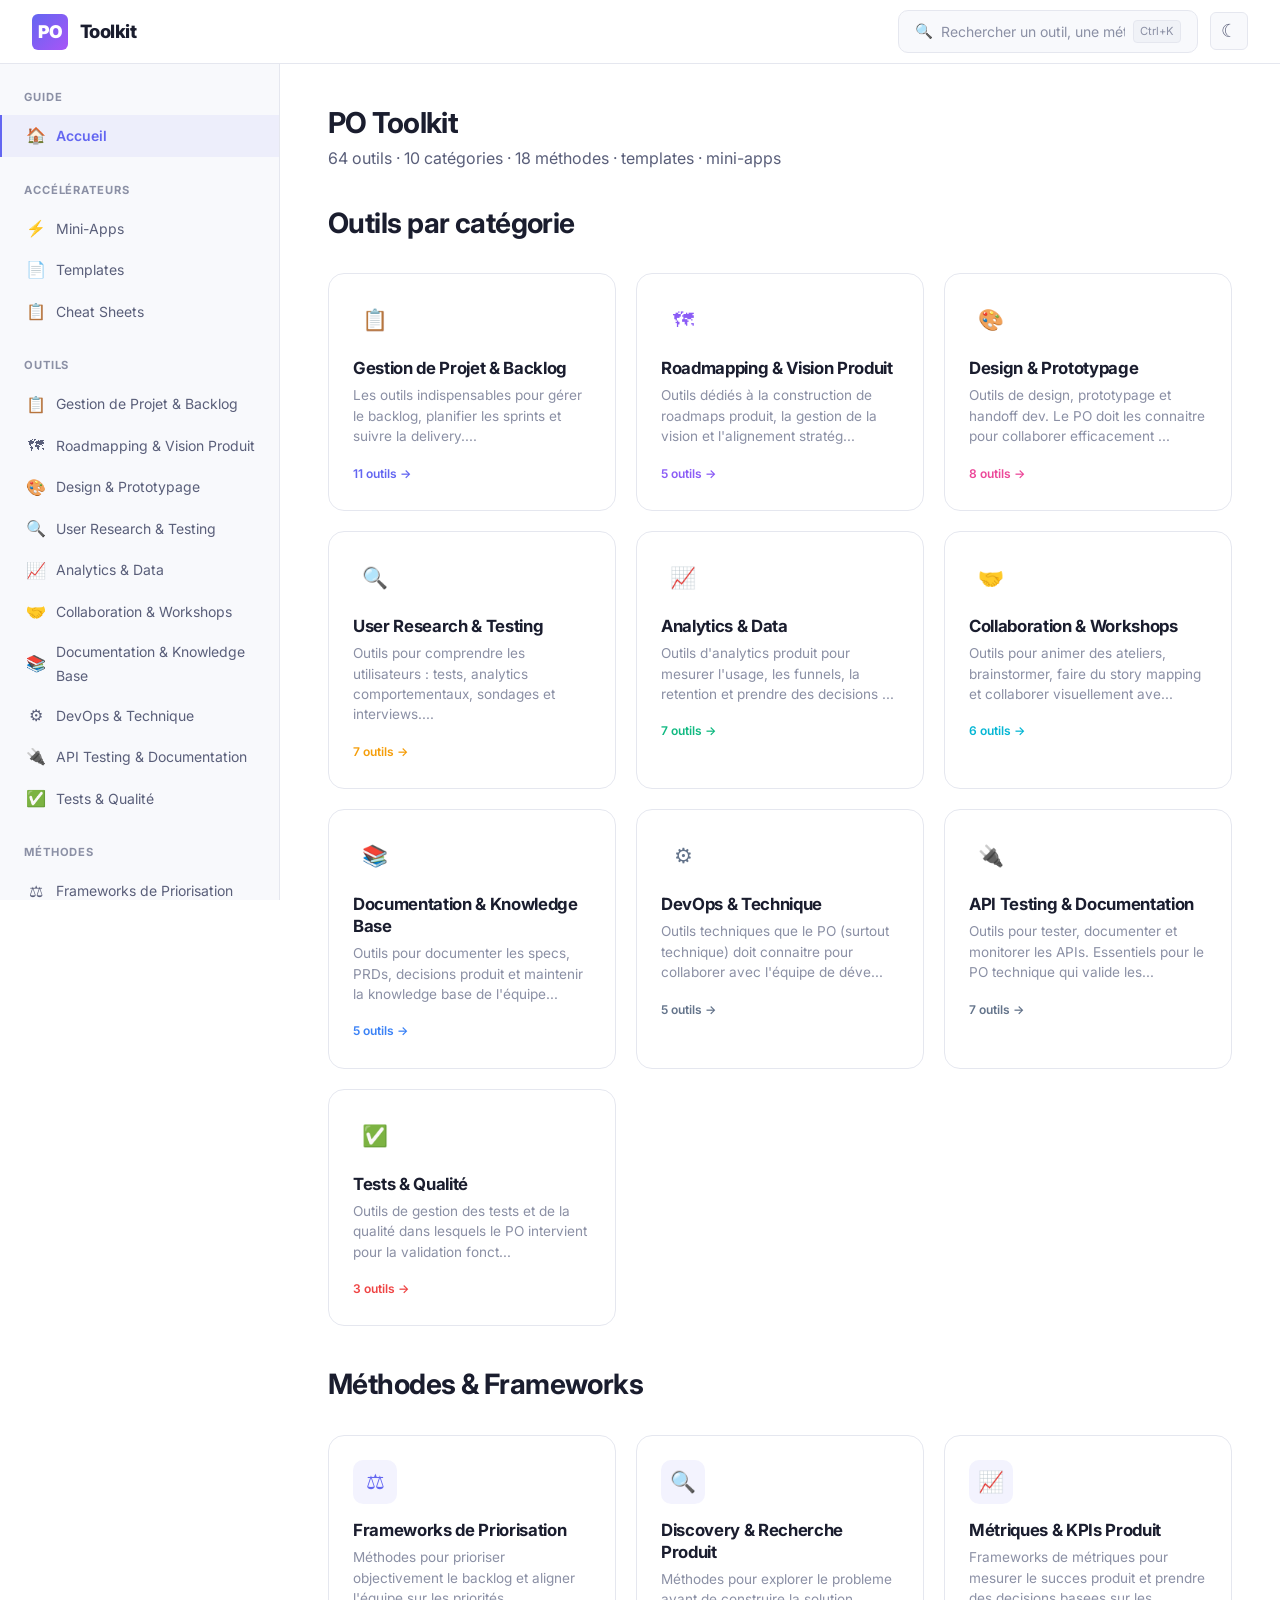
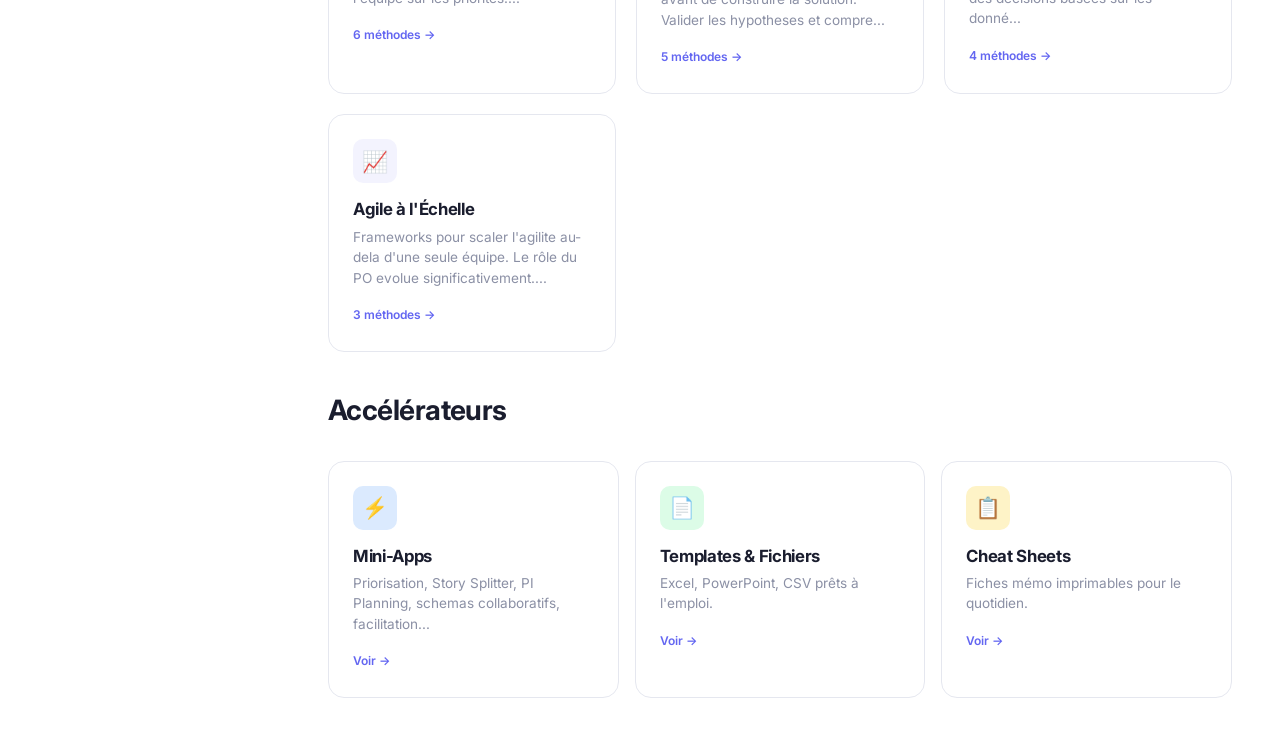
==== site/index.html @ 104962d7 "Initial PO toolkit import" ====
<!DOCTYPE html>
<html lang="fr">
<head>
  <meta charset="UTF-8">
  <meta name="viewport" content="width=device-width, initial-scale=1.0">
  <title>PO Toolkit — Le guide de référence du Product Owner</title>
  <meta name="description" content="Guide complet et objectif des outils, méthodes et accélérateurs du Product Owner. Outils analysés, templates téléchargeables et mini-apps interactives.">
  <link rel="preconnect" href="https://fonts.googleapis.com">
  <link rel="preconnect" href="https://fonts.gstatic.com" crossorigin>
  <link href="https://fonts.googleapis.com/css2?family=Inter:wght@400;500;600;700;800;900&display=swap" rel="stylesheet">
  <link rel="stylesheet" href="style.css">
  <link rel="icon" href="data:image/svg+xml,<svg xmlns='http://www.w3.org/2000/svg' viewBox='0 0 100 100'><text y='.9em' font-size='90'>&#128640;</text></svg>">
</head>
<body>
  <!-- Header -->
  <header class="header">
    <div style="display: flex; align-items: center; gap: 1rem;">
      <button class="mobile-menu-btn" aria-label="Menu">&#9776;</button>
      <a href="#home" class="header-logo">
        <div class="logo-icon">PO</div>
        <span>Toolkit</span>
      </a>
    </div>
    <div class="header-actions">
      <div class="search-box" role="button" tabindex="0" aria-label="Rechercher">
        <span class="search-icon">&#128269;</span>
        <input type="text" placeholder="Rechercher un outil, une méthode..." readonly>
        <kbd>Ctrl+K</kbd>
      </div>
      <button class="theme-toggle" aria-label="Changer le theme">&#9790;</button>
    </div>
  </header>

  <!-- Sidebar -->
  <nav class="sidebar" id="sidebar"></nav>

  <!-- Main Content -->
  <main class="main" id="main-content"></main>

  <!-- Search Modal -->
  <div class="search-modal" id="search-modal">
    <div class="search-modal-content">
      <input type="text" class="search-modal-input" id="search-input" placeholder="Rechercher un outil, une méthode, un framework..." autofocus>
      <div class="search-results" id="search-results"></div>
    </div>
  </div>

  <!-- Back to Top -->
  <button class="back-to-top" aria-label="Retour en haut">&#8593;</button>

  <script src="data.js"></script>
  <script src="script.js"></script>
</body>
</html>
---- site/style.css ----
/* ============================================
   PO ULTIMATE TOOLKIT — Design System
   Modern documentation-style CSS
   ============================================ */

/* --- CSS Variables / Theming --- */
:root {
  --bg-primary: #ffffff;
  --bg-secondary: #f8f9fc;
  --bg-tertiary: #f0f2f7;
  --bg-card: #ffffff;
  --bg-sidebar: #f8f9fc;
  --bg-code: #f4f5f9;
  --text-primary: #1a1d2e;
  --text-secondary: #5a5f7a;
  --text-tertiary: #8b90a5;
  --text-inverse: #ffffff;
  --accent: #6366f1;
  --accent-hover: #4f46e5;
  --accent-light: #eef2ff;
  --accent-bg: rgba(99, 102, 241, 0.08);
  --border: #e5e7ef;
  --border-light: #f0f1f5;
  --shadow-sm: 0 1px 2px rgba(0,0,0,0.04);
  --shadow-md: 0 4px 12px rgba(0,0,0,0.06);
  --shadow-lg: 0 8px 30px rgba(0,0,0,0.08);
  --shadow-xl: 0 20px 60px rgba(0,0,0,0.1);
  --radius-sm: 6px;
  --radius-md: 10px;
  --radius-lg: 16px;
  --radius-xl: 24px;
  --font-sans: 'Inter', -apple-system, BlinkMacSystemFont, 'Segoe UI', sans-serif;
  --font-mono: 'JetBrains Mono', 'Fira Code', monospace;
  --sidebar-width: 280px;
  --header-height: 64px;
  --transition: 0.2s cubic-bezier(0.4, 0, 0.2, 1);

  /* Category Colors */
  --cat-project: #6366f1;
  --cat-roadmap: #8b5cf6;
  --cat-design: #ec4899;
  --cat-research: #f59e0b;
  --cat-analytics: #10b981;
  --cat-collab: #06b6d4;
  --cat-docs: #3b82f6;
  --cat-comm: #f97316;
  --cat-devops: #64748b;
  --cat-ai: #a855f7;
  --cat-feedback: #14b8a6;
  --cat-testing: #ef4444;
}

[data-theme="dark"] {
  --bg-primary: #0f1117;
  --bg-secondary: #161822;
  --bg-tertiary: #1e2030;
  --bg-card: #1a1c2b;
  --bg-sidebar: #131520;
  --bg-code: #1e2030;
  --text-primary: #e8eaf0;
  --text-secondary: #a0a4b8;
  --text-tertiary: #6b7089;
  --text-inverse: #0f1117;
  --accent: #818cf8;
  --accent-hover: #6366f1;
  --accent-light: #1e1b4b;
  --accent-bg: rgba(129, 140, 248, 0.1);
  --border: #2a2d3e;
  --border-light: #1e2030;
  --shadow-sm: 0 1px 2px rgba(0,0,0,0.2);
  --shadow-md: 0 4px 12px rgba(0,0,0,0.3);
  --shadow-lg: 0 8px 30px rgba(0,0,0,0.4);
  --shadow-xl: 0 20px 60px rgba(0,0,0,0.5);
}

/* --- Reset & Base --- */
*, *::before, *::after { box-sizing: border-box; margin: 0; padding: 0; }

html {
  scroll-behavior: smooth;
  font-size: 16px;
  -webkit-font-smoothing: antialiased;
  -moz-osx-font-smoothing: grayscale;
}

body {
  font-family: var(--font-sans);
  background: var(--bg-primary);
  color: var(--text-primary);
  line-height: 1.7;
  overflow-x: hidden;
}

a { color: var(--accent); text-decoration: none; transition: color var(--transition); }
a:hover { color: var(--accent-hover); }

img { max-width: 100%; display: block; }

/* --- Typography --- */
h1, h2, h3, h4, h5, h6 {
  font-weight: 700;
  line-height: 1.3;
  color: var(--text-primary);
  letter-spacing: -0.02em;
}
h1 { font-size: 2.5rem; margin-bottom: 1rem; }
h2 { font-size: 1.75rem; margin-bottom: 0.75rem; }
h3 { font-size: 1.25rem; margin-bottom: 0.5rem; }
h4 { font-size: 1.1rem; margin-bottom: 0.5rem; }
p { color: var(--text-secondary); margin-bottom: 1rem; }

/* --- Layout: Header --- */
.header {
  position: fixed;
  top: 0;
  left: 0;
  right: 0;
  height: var(--header-height);
  background: var(--bg-primary);
  border-bottom: 1px solid var(--border);
  display: flex;
  align-items: center;
  justify-content: space-between;
  padding: 0 2rem;
  z-index: 100;
  backdrop-filter: blur(12px);
  background: rgba(255,255,255,0.85);
}
[data-theme="dark"] .header {
  background: rgba(15,17,23,0.85);
}

.header-logo {
  display: flex;
  align-items: center;
  gap: 0.75rem;
  font-weight: 800;
  font-size: 1.15rem;
  color: var(--text-primary);
  letter-spacing: -0.03em;
}
.header-logo .logo-icon {
  width: 36px;
  height: 36px;
  background: linear-gradient(135deg, var(--accent), #a855f7);
  border-radius: var(--radius-sm);
  display: flex;
  align-items: center;
  justify-content: center;
  color: white;
  font-size: 1.1rem;
  font-weight: 900;
}

.header-actions {
  display: flex;
  align-items: center;
  gap: 0.75rem;
}

.search-box {
  display: flex;
  align-items: center;
  gap: 0.5rem;
  background: var(--bg-secondary);
  border: 1px solid var(--border);
  border-radius: var(--radius-md);
  padding: 0.5rem 1rem;
  width: 300px;
  transition: all var(--transition);
}
.search-box:focus-within {
  border-color: var(--accent);
  box-shadow: 0 0 0 3px var(--accent-bg);
}
.search-box input {
  border: none;
  background: none;
  outline: none;
  font-size: 0.875rem;
  color: var(--text-primary);
  width: 100%;
  font-family: var(--font-sans);
}
.search-box input::placeholder { color: var(--text-tertiary); }
.search-box .search-icon { color: var(--text-tertiary); font-size: 0.9rem; }
.search-box kbd {
  font-family: var(--font-sans);
  font-size: 0.7rem;
  background: var(--bg-tertiary);
  border: 1px solid var(--border);
  border-radius: 4px;
  padding: 1px 6px;
  color: var(--text-tertiary);
}

.theme-toggle {
  background: var(--bg-secondary);
  border: 1px solid var(--border);
  border-radius: var(--radius-sm);
  padding: 0.5rem;
  cursor: pointer;
  color: var(--text-secondary);
  font-size: 1.1rem;
  display: flex;
  align-items: center;
  justify-content: center;
  transition: all var(--transition);
  width: 38px;
  height: 38px;
}
.theme-toggle:hover { border-color: var(--accent); color: var(--accent); }

.mobile-menu-btn {
  display: none;
  background: none;
  border: none;
  font-size: 1.5rem;
  color: var(--text-primary);
  cursor: pointer;
}

/* --- Layout: Sidebar --- */
.sidebar {
  position: fixed;
  top: var(--header-height);
  left: 0;
  width: var(--sidebar-width);
  height: calc(100vh - var(--header-height));
  background: var(--bg-sidebar);
  border-right: 1px solid var(--border);
  overflow-y: auto;
  padding: 1.5rem 0;
  z-index: 90;
  transition: transform var(--transition);
}
.sidebar::-webkit-scrollbar { width: 4px; }
.sidebar::-webkit-scrollbar-thumb { background: var(--border); border-radius: 2px; }

.sidebar-section {
  margin-bottom: 1.5rem;
}
.sidebar-section-title {
  font-size: 0.7rem;
  font-weight: 700;
  text-transform: uppercase;
  letter-spacing: 0.08em;
  color: var(--text-tertiary);
  padding: 0 1.5rem;
  margin-bottom: 0.5rem;
}

.sidebar-link {
  display: flex;
  align-items: center;
  gap: 0.6rem;
  padding: 0.45rem 1.5rem;
  font-size: 0.875rem;
  color: var(--text-secondary);
  transition: all var(--transition);
  border-left: 2px solid transparent;
  cursor: pointer;
}
.sidebar-link:hover {
  color: var(--text-primary);
  background: var(--accent-bg);
}
.sidebar-link.active {
  color: var(--accent);
  background: var(--accent-bg);
  border-left-color: var(--accent);
  font-weight: 600;
}
.sidebar-link .link-icon {
  font-size: 1rem;
  width: 20px;
  text-align: center;
  flex-shrink: 0;
}

/* --- Layout: Main Content --- */
.main {
  margin-left: var(--sidebar-width);
  margin-top: var(--header-height);
  min-height: calc(100vh - var(--header-height));
  padding: 2.5rem 3rem;
  max-width: 1200px;
}

/* --- Hero Section --- */
.hero {
  text-align: center;
  padding: 3rem 0 4rem;
}
.hero-badge {
  display: inline-flex;
  align-items: center;
  gap: 0.5rem;
  background: var(--accent-bg);
  color: var(--accent);
  padding: 0.35rem 1rem;
  border-radius: 100px;
  font-size: 0.8rem;
  font-weight: 600;
  margin-bottom: 1.5rem;
  border: 1px solid rgba(99,102,241,0.15);
}
.hero h1 {
  font-size: 3.2rem;
  background: linear-gradient(135deg, var(--text-primary) 0%, var(--accent) 100%);
  -webkit-background-clip: text;
  -webkit-text-fill-color: transparent;
  background-clip: text;
  margin-bottom: 1rem;
  letter-spacing: -0.04em;
}
.hero .subtitle {
  font-size: 1.2rem;
  color: var(--text-secondary);
  max-width: 600px;
  margin: 0 auto 2rem;
  line-height: 1.7;
}
.hero-stats {
  display: flex;
  justify-content: center;
  gap: 3rem;
  margin-top: 2rem;
}
.hero-stat {
  text-align: center;
}
.hero-stat .stat-number {
  font-size: 2rem;
  font-weight: 800;
  color: var(--accent);
  letter-spacing: -0.04em;
}
.hero-stat .stat-label {
  font-size: 0.8rem;
  color: var(--text-tertiary);
  text-transform: uppercase;
  letter-spacing: 0.05em;
}

/* --- Category Cards Grid --- */
.categories-grid {
  display: grid;
  grid-template-columns: repeat(auto-fill, minmax(280px, 1fr));
  gap: 1.25rem;
  margin: 2rem 0;
}

.category-card {
  background: var(--bg-card);
  border: 1px solid var(--border);
  border-radius: var(--radius-lg);
  padding: 1.5rem;
  transition: all var(--transition);
  cursor: pointer;
  position: relative;
  overflow: hidden;
}
.category-card::before {
  content: '';
  position: absolute;
  top: 0;
  left: 0;
  right: 0;
  height: 3px;
  background: var(--card-accent, var(--accent));
  opacity: 0;
  transition: opacity var(--transition);
}
.category-card:hover {
  border-color: var(--card-accent, var(--accent));
  box-shadow: var(--shadow-lg);
  transform: translateY(-2px);
}
.category-card:hover::before { opacity: 1; }

.category-card .card-icon {
  width: 44px;
  height: 44px;
  border-radius: var(--radius-md);
  display: flex;
  align-items: center;
  justify-content: center;
  font-size: 1.3rem;
  margin-bottom: 1rem;
  background: var(--accent-bg);
  color: var(--card-accent, var(--accent));
}
.category-card h3 {
  margin-bottom: 0.35rem;
  font-size: 1.05rem;
}
.category-card .card-desc {
  font-size: 0.85rem;
  color: var(--text-tertiary);
  line-height: 1.5;
  margin-bottom: 0.75rem;
}
.category-card .card-count {
  font-size: 0.75rem;
  font-weight: 600;
  color: var(--card-accent, var(--accent));
}

/* --- Tool Cards --- */
.tools-grid {
  display: grid;
  grid-template-columns: repeat(auto-fill, minmax(340px, 1fr));
  gap: 1.25rem;
  margin: 1.5rem 0;
}

.tool-card {
  background: var(--bg-card);
  border: 1px solid var(--border);
  border-radius: var(--radius-lg);
  padding: 1.5rem;
  transition: all var(--transition);
}
.tool-card:hover {
  box-shadow: var(--shadow-md);
  border-color: var(--border);
}

.tool-card-header {
  display: flex;
  align-items: flex-start;
  gap: 1rem;
  margin-bottom: 1rem;
}
.tool-logo {
  width: 48px;
  height: 48px;
  border-radius: var(--radius-md);
  background: var(--bg-tertiary);
  display: flex;
  align-items: center;
  justify-content: center;
  font-size: 1.5rem;
  flex-shrink: 0;
  overflow: hidden;
}
.tool-logo-img {
  width: 28px;
  height: 28px;
  object-fit: contain;
}
.tool-logo.tool-logo-fallback {
  font-size: 0.9rem;
  font-weight: 800;
  color: var(--text-secondary);
}
.tool-info h3 { margin-bottom: 0.15rem; font-size: 1rem; }
.tool-info .tool-tagline {
  font-size: 0.8rem;
  color: var(--text-tertiary);
}

.tool-tags {
  display: flex;
  flex-wrap: wrap;
  gap: 0.4rem;
  margin-bottom: 0.75rem;
}
.tag {
  font-size: 0.7rem;
  font-weight: 600;
  padding: 0.2rem 0.6rem;
  border-radius: 100px;
  background: var(--accent-bg);
  color: var(--accent);
}
.tag.tag-free { background: #dcfce7; color: #16a34a; }
.tag.tag-freemium { background: #fef3c7; color: #d97706; }
.tag.tag-paid { background: #fee2e2; color: #dc2626; }
[data-theme="dark"] .tag.tag-free { background: rgba(22,163,74,0.15); }
[data-theme="dark"] .tag.tag-freemium { background: rgba(217,119,6,0.15); }
[data-theme="dark"] .tag.tag-paid { background: rgba(220,38,38,0.15); }

.tool-description {
  font-size: 0.85rem;
  color: var(--text-secondary);
  line-height: 1.6;
  margin-bottom: 1rem;
}

.tool-pros-cons {
  display: grid;
  grid-template-columns: 1fr 1fr;
  gap: 0.75rem;
  margin-bottom: 1rem;
}
.tool-pros, .tool-cons {
  font-size: 0.8rem;
}
.tool-pros h4, .tool-cons h4 {
  font-size: 0.75rem;
  text-transform: uppercase;
  letter-spacing: 0.05em;
  margin-bottom: 0.35rem;
}
.tool-pros h4 { color: #16a34a; }
.tool-cons h4 { color: #dc2626; }
.tool-pros li, .tool-cons li {
  color: var(--text-secondary);
  margin-bottom: 0.2rem;
  padding-left: 0.3rem;
  list-style: none;
}
.tool-pros li::before { content: '✓ '; color: #16a34a; font-weight: 700; }
.tool-cons li::before { content: '✗ '; color: #dc2626; font-weight: 700; }

.tool-rating {
  display: flex;
  align-items: center;
  gap: 0.75rem;
  padding-top: 0.75rem;
  border-top: 1px solid var(--border-light);
}
.rating-bar {
  flex: 1;
  height: 6px;
  background: var(--bg-tertiary);
  border-radius: 3px;
  overflow: hidden;
}
.rating-fill {
  height: 100%;
  background: linear-gradient(90deg, var(--accent), #a855f7);
  border-radius: 3px;
  transition: width 0.5s ease;
}
.rating-score {
  font-size: 0.85rem;
  font-weight: 700;
  color: var(--accent);
  min-width: 35px;
}
.rating-label {
  font-size: 0.75rem;
  color: var(--text-tertiary);
}

.tool-ideal {
  display: flex;
  flex-wrap: wrap;
  gap: 0.4rem;
  margin-top: 0.5rem;
  align-items: center;
}
.ideal-badge {
  font-size: 0.7rem;
  padding: 0.15rem 0.5rem;
  border-radius: 100px;
  background: var(--bg-tertiary);
  color: var(--text-secondary);
  font-weight: 500;
  white-space: nowrap;
}
.tool-website {
  display: inline-flex;
  align-items: center;
  gap: 0.3rem;
  font-size: 0.75rem;
  font-weight: 600;
  color: var(--accent);
  text-decoration: none;
  padding: 0.3rem 0.7rem;
  border-radius: 8px;
  border: 1px solid var(--border-light);
  transition: all 0.2s;
  margin-top: 0.75rem;
}
.tool-website:hover {
  background: var(--accent-bg);
  border-color: var(--accent);
}

/* --- Comparison Table --- */
.comparison-table-wrap {
  overflow-x: auto;
  margin: 1.5rem 0;
  border-radius: var(--radius-lg);
  border: 1px solid var(--border);
}
.comparison-table {
  width: 100%;
  border-collapse: collapse;
  font-size: 0.85rem;
}
.comparison-table th {
  background: var(--bg-secondary);
  padding: 0.75rem 1rem;
  text-align: left;
  font-weight: 700;
  font-size: 0.8rem;
  color: var(--text-primary);
  border-bottom: 1px solid var(--border);
  white-space: nowrap;
}
.comparison-table td {
  padding: 0.65rem 1rem;
  border-bottom: 1px solid var(--border-light);
  color: var(--text-secondary);
}
.comparison-table tr:last-child td { border-bottom: none; }
.comparison-table tr:hover td { background: var(--accent-bg); }

.check { color: #16a34a; font-weight: 700; }
.cross { color: #dc2626; }
.partial { color: #d97706; }

/* --- Filter Bar --- */
.filter-bar {
  display: flex;
  flex-wrap: wrap;
  gap: 0.5rem;
  margin-bottom: 2rem;
  padding: 1rem;
  background: var(--bg-secondary);
  border-radius: var(--radius-lg);
  border: 1px solid var(--border);
}
.filter-btn {
  padding: 0.4rem 1rem;
  border-radius: 100px;
  border: 1px solid var(--border);
  background: var(--bg-card);
  color: var(--text-secondary);
  font-size: 0.8rem;
  font-weight: 500;
  cursor: pointer;
  transition: all var(--transition);
  font-family: var(--font-sans);
}
.filter-btn:hover { border-color: var(--accent); color: var(--accent); }
.filter-btn.active {
  background: var(--accent);
  color: white;
  border-color: var(--accent);
}

/* --- Breadcrumb --- */
.breadcrumb {
  display: flex;
  align-items: center;
  gap: 0.5rem;
  font-size: 0.8rem;
  color: var(--text-tertiary);
  margin-bottom: 1.5rem;
}
.breadcrumb a { color: var(--text-tertiary); }
.breadcrumb a:hover { color: var(--accent); }
.breadcrumb .sep { font-size: 0.7rem; }

/* --- Method Cards --- */
.method-card {
  background: var(--bg-card);
  border: 1px solid var(--border);
  border-radius: var(--radius-lg);
  padding: 2rem;
  margin-bottom: 1.5rem;
  box-shadow: var(--shadow-sm);
  overflow: hidden;
}
.method-card h3 { margin-bottom: 0.45rem; font-size: 1.35rem; }
.method-card-top {
  display: grid;
  grid-template-columns: minmax(0, 1.5fr) minmax(260px, 0.9fr);
  gap: 1.25rem;
  margin-bottom: 1.5rem;
  align-items: start;
}
.method-badge {
  display: inline-flex;
  align-items: center;
  gap: 0.4rem;
  padding: 0.35rem 0.8rem;
  border-radius: 999px;
  background: var(--accent-bg);
  color: var(--accent);
  font-size: 0.72rem;
  font-weight: 700;
  text-transform: uppercase;
  letter-spacing: 0.08em;
  margin-bottom: 0.85rem;
}
.method-mini-panel,
.method-panel {
  background: linear-gradient(180deg, var(--bg-secondary), var(--bg-card));
  border: 1px solid var(--border);
  border-radius: var(--radius-md);
  padding: 1rem 1.1rem;
}
.method-mini-panel h4,
.method-panel h4 {
  font-size: 0.85rem;
  margin-bottom: 0.45rem;
  text-transform: uppercase;
  letter-spacing: 0.06em;
  color: var(--text-secondary);
}
.method-panels {
  display: grid;
  grid-template-columns: minmax(0, 1.4fr) minmax(280px, 0.8fr);
  gap: 1rem;
}
.method-panel-steps {
  background:
    radial-gradient(circle at top right, rgba(99,102,241,0.12), transparent 32%),
    linear-gradient(180deg, var(--bg-secondary), var(--bg-card));
}
.method-steps {
  display: flex;
  gap: 1rem;
  margin: 0;
  overflow-x: auto;
  padding: 0.25rem 0 0.5rem;
}
.method-step {
  flex: 1;
  min-width: 150px;
  text-align: left;
  padding: 1rem 1rem 0.9rem;
  background: var(--bg-primary);
  border-radius: var(--radius-md);
  position: relative;
  border: 1px solid var(--border);
}
.method-step::after {
  content: '→';
  position: absolute;
  top: 50%;
  right: -0.75rem;
  transform: translateY(-50%);
  color: var(--text-tertiary);
  font-weight: 800;
}
.method-step:last-child::after { display: none; }
.method-tips p:last-child { margin-bottom: 0; }
.method-step .step-num {
  width: 28px;
  height: 28px;
  border-radius: 50%;
  background: var(--accent);
  color: white;
  display: inline-flex;
  align-items: center;
  justify-content: center;
  font-size: 0.8rem;
  font-weight: 700;
  margin-bottom: 0.5rem;
}
.method-step .step-title {
  font-size: 0.85rem;
  font-weight: 600;
  color: var(--text-primary);
}
.method-step .step-desc {
  font-size: 0.75rem;
  color: var(--text-tertiary);
  margin-top: 0.3rem;
}

/* --- Accelerator Cards --- */
.accelerator-group {
  margin-top: 2rem;
  padding: 1.4rem;
  border-radius: var(--radius-lg);
  border: 1px solid var(--border);
  background:
    radial-gradient(circle at top right, rgba(99,102,241,0.08), transparent 28%),
    linear-gradient(180deg, var(--bg-card), var(--bg-secondary));
}
.accelerator-card {
  background: var(--bg-card);
  border: 1px solid var(--border);
  border-radius: var(--radius-lg);
  padding: 1.5rem;
  display: flex;
  align-items: center;
  gap: 1.25rem;
  transition: all var(--transition);
  margin-bottom: 1rem;
}
.accelerator-card:hover {
  box-shadow: var(--shadow-md);
  transform: translateY(-1px);
}
.accelerator-icon {
  width: 52px;
  height: 52px;
  border-radius: var(--radius-md);
  display: flex;
  align-items: center;
  justify-content: center;
  font-size: 1.5rem;
  flex-shrink: 0;
}
.accelerator-icon.xlsx { background: #dcfce7; color: #16a34a; }
.accelerator-icon.pptx { background: #fee2e2; color: #dc2626; }
.accelerator-icon.html { background: #dbeafe; color: #2563eb; }
.accelerator-icon.csv { background: #fef3c7; color: #d97706; }
[data-theme="dark"] .accelerator-icon.xlsx { background: rgba(22,163,74,0.15); }
[data-theme="dark"] .accelerator-icon.pptx { background: rgba(220,38,38,0.15); }
[data-theme="dark"] .accelerator-icon.html { background: rgba(37,99,235,0.15); }
[data-theme="dark"] .accelerator-icon.csv { background: rgba(217,119,6,0.15); }

.accelerator-info { flex: 1; }
.accelerator-info h3 { font-size: 0.95rem; margin-bottom: 0.2rem; }
.accelerator-info p { font-size: 0.8rem; color: var(--text-tertiary); margin: 0; }

.download-btn {
  display: inline-flex;
  align-items: center;
  gap: 0.4rem;
  padding: 0.5rem 1.2rem;
  background: var(--accent);
  color: white;
  border-radius: var(--radius-sm);
  font-size: 0.8rem;
  font-weight: 600;
  transition: all var(--transition);
  border: none;
  cursor: pointer;
  text-decoration: none;
}
.download-btn:hover { background: var(--accent-hover); color: white; transform: translateY(-1px); }

/* --- Cheatsheet --- */
.cheatsheet {
  background: var(--bg-card);
  border: 1px solid var(--border);
  border-radius: var(--radius-lg);
  padding: 2rem;
  margin-bottom: 1.5rem;
}
.cheatsheet h3 {
  padding-bottom: 0.75rem;
  border-bottom: 2px solid var(--accent);
  margin-bottom: 1.25rem;
}
.cheatsheet-grid {
  display: grid;
  grid-template-columns: repeat(auto-fit, minmax(250px, 1fr));
  gap: 1rem;
}
.cheatsheet-item {
  padding: 1rem;
  background: var(--bg-secondary);
  border-radius: var(--radius-md);
}
.cheatsheet-item h4 {
  font-size: 0.85rem;
  color: var(--accent);
  margin-bottom: 0.35rem;
}
.cheatsheet-item p {
  font-size: 0.8rem;
  color: var(--text-secondary);
  margin: 0;
  line-height: 1.5;
}

/* --- Section Headings --- */
.section-header {
  margin-bottom: 2rem;
}
.section-header h2 {
  display: flex;
  align-items: center;
  gap: 0.75rem;
}
.section-header .section-icon {
  font-size: 1.5rem;
}
.section-header p {
  max-width: 700px;
}

/* --- Page Navigation (prev/next) --- */
.page-nav {
  display: flex;
  justify-content: space-between;
  margin-top: 3rem;
  padding-top: 1.5rem;
  border-top: 1px solid var(--border);
  gap: 1rem;
}
.page-nav a {
  display: flex;
  flex-direction: column;
  padding: 1rem 1.5rem;
  border: 1px solid var(--border);
  border-radius: var(--radius-md);
  transition: all var(--transition);
  max-width: 45%;
}
.page-nav a:hover {
  border-color: var(--accent);
  box-shadow: var(--shadow-sm);
}
.page-nav .nav-label {
  font-size: 0.7rem;
  text-transform: uppercase;
  letter-spacing: 0.05em;
  color: var(--text-tertiary);
  margin-bottom: 0.25rem;
}
.page-nav .nav-title {
  font-weight: 600;
  color: var(--text-primary);
}

/* --- Back to Top --- */
.back-to-top {
  position: fixed;
  bottom: 2rem;
  right: 2rem;
  width: 44px;
  height: 44px;
  border-radius: 50%;
  background: var(--accent);
  color: white;
  border: none;
  cursor: pointer;
  display: none;
  align-items: center;
  justify-content: center;
  font-size: 1.2rem;
  box-shadow: var(--shadow-lg);
  transition: all var(--transition);
  z-index: 50;
}
.back-to-top.visible { display: flex; }
.back-to-top:hover { transform: translateY(-2px); box-shadow: var(--shadow-xl); }

/* --- Search Modal --- */
.search-modal {
  position: fixed;
  inset: 0;
  background: rgba(0,0,0,0.5);
  display: none;
  align-items: flex-start;
  justify-content: center;
  padding-top: 15vh;
  z-index: 200;
  backdrop-filter: blur(4px);
}
.search-modal.open { display: flex; }
.search-modal-content {
  background: var(--bg-card);
  border-radius: var(--radius-lg);
  width: 90%;
  max-width: 600px;
  box-shadow: var(--shadow-xl);
  overflow: hidden;
}
.search-modal-input {
  width: 100%;
  padding: 1rem 1.5rem;
  border: none;
  border-bottom: 1px solid var(--border);
  font-size: 1.1rem;
  font-family: var(--font-sans);
  color: var(--text-primary);
  background: var(--bg-card);
  outline: none;
}
.search-modal-input::placeholder { color: var(--text-tertiary); }
.search-results {
  max-height: 400px;
  overflow-y: auto;
  padding: 0.5rem;
}
.search-result-item {
  display: flex;
  align-items: center;
  gap: 0.75rem;
  padding: 0.75rem 1rem;
  border-radius: var(--radius-sm);
  cursor: pointer;
  transition: background var(--transition);
}
.search-result-item:hover { background: var(--accent-bg); }
.search-result-item .result-icon { font-size: 1.2rem; }
.search-result-item .result-title { font-weight: 600; font-size: 0.9rem; }
.search-result-item .result-category { font-size: 0.75rem; color: var(--text-tertiary); }

/* --- Responsive --- */
@media (max-width: 1024px) {
  .main { padding: 2rem 1.5rem; }
}

@media (max-width: 768px) {
  .sidebar {
    transform: translateX(-100%);
  }
  .sidebar.open {
    transform: translateX(0);
    box-shadow: var(--shadow-xl);
  }
  .main {
    margin-left: 0;
    padding: 1.5rem 1rem;
  }
  .mobile-menu-btn { display: block; }
  .search-box { width: 200px; }
  .hero h1 { font-size: 2rem; }
  .hero-stats { gap: 1.5rem; }
  .categories-grid { grid-template-columns: 1fr; }
  .tools-grid { grid-template-columns: 1fr; }
  .tool-pros-cons { grid-template-columns: 1fr; }
  .method-card-top,
  .method-panels { grid-template-columns: 1fr; }
  .method-step::after { display: none; }
}

@media (max-width: 480px) {
  .search-box { display: none; }
  .header { padding: 0 1rem; }
  .hero h1 { font-size: 1.7rem; }
}

/* --- Print Styles --- */
@media print {
  .header, .sidebar, .back-to-top, .search-modal, .theme-toggle, .download-btn { display: none !important; }
  .main { margin-left: 0; padding: 0; }
  .tool-card, .category-card, .method-card, .cheatsheet { break-inside: avoid; }
  body { font-size: 11pt; }
}

/* --- Animations --- */
@keyframes fadeIn {
  from { opacity: 0; transform: translateY(10px); }
  to { opacity: 1; transform: translateY(0); }
}
.fade-in {
  animation: fadeIn 0.4s ease forwards;
}
.fade-in-delay-1 { animation-delay: 0.1s; opacity: 0; }
.fade-in-delay-2 { animation-delay: 0.2s; opacity: 0; }
.fade-in-delay-3 { animation-delay: 0.3s; opacity: 0; }

/* --- Smooth page transitions --- */
.page-content {
  animation: fadeIn 0.3s ease;
}

/* --- Scrollbar --- */
::-webkit-scrollbar { width: 6px; height: 6px; }
::-webkit-scrollbar-track { background: transparent; }
::-webkit-scrollbar-thumb { background: var(--border); border-radius: 3px; }
::-webkit-scrollbar-thumb:hover { background: var(--text-tertiary); }
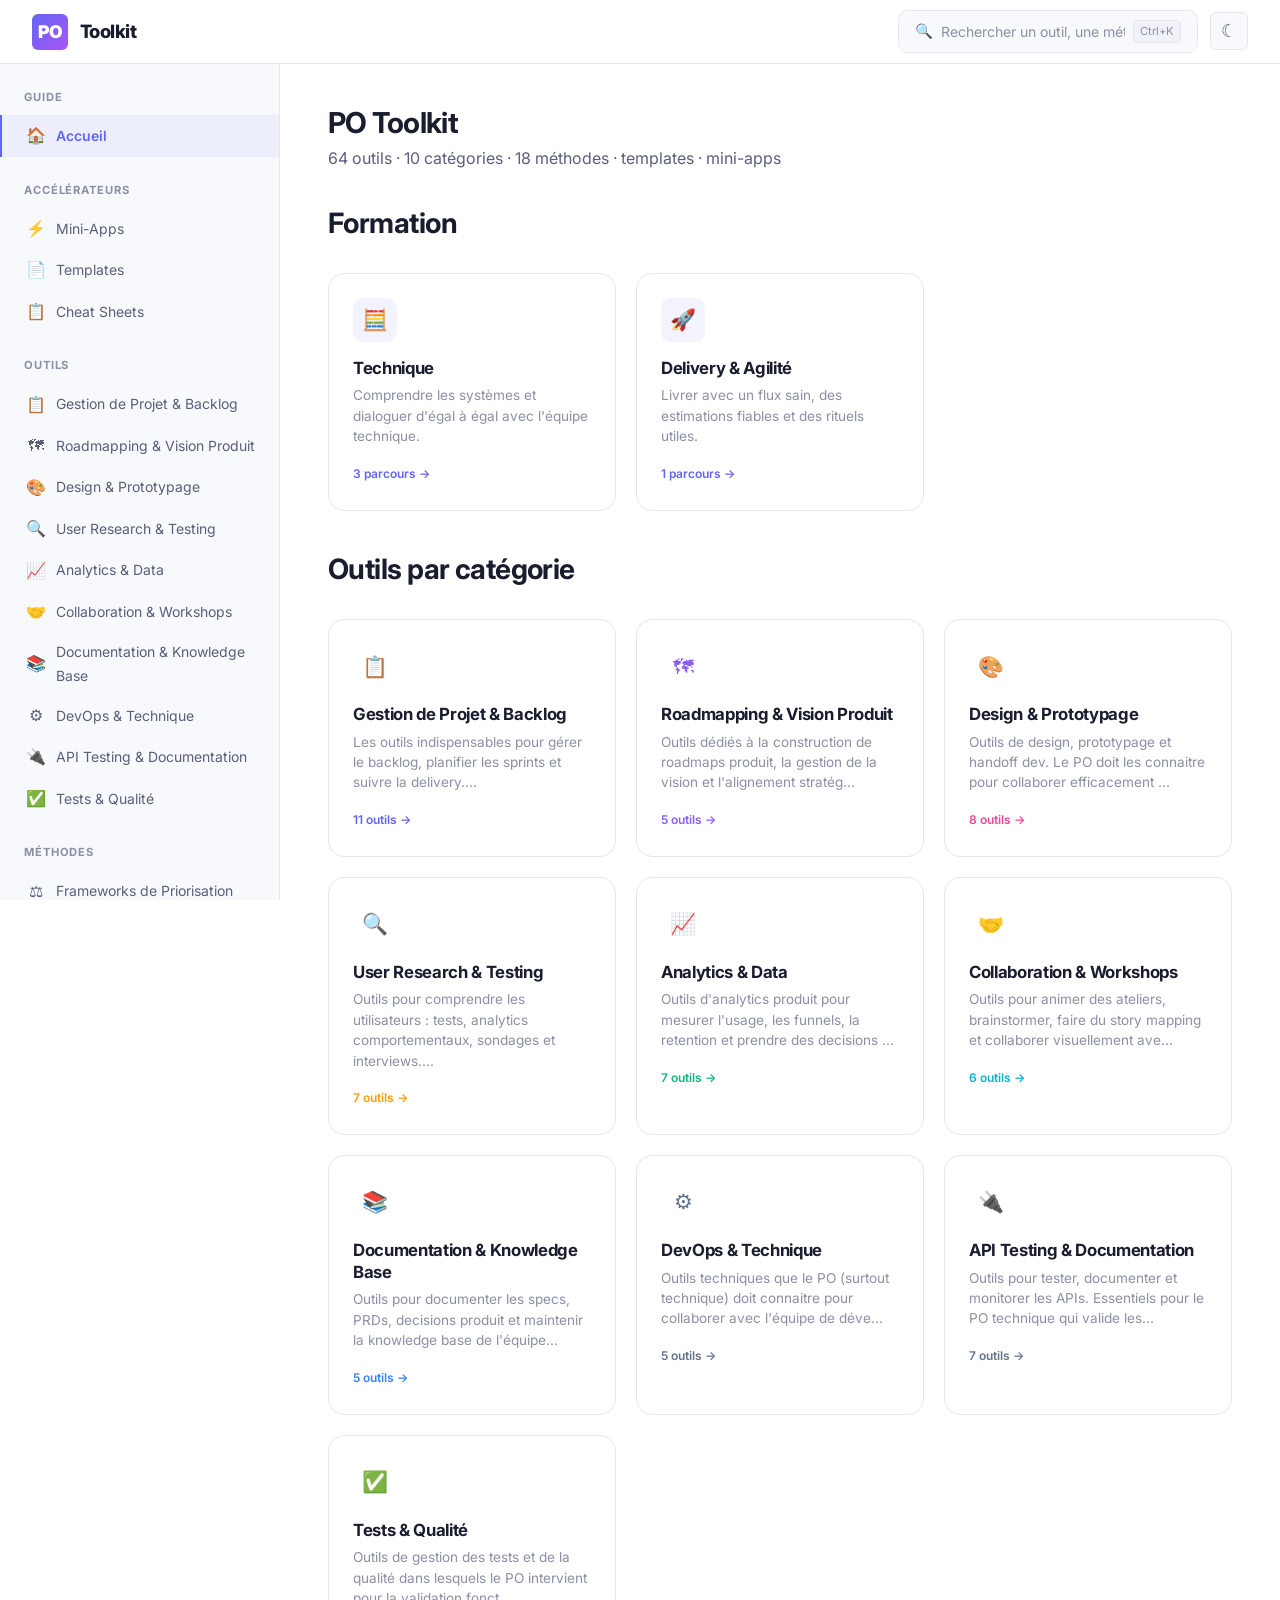
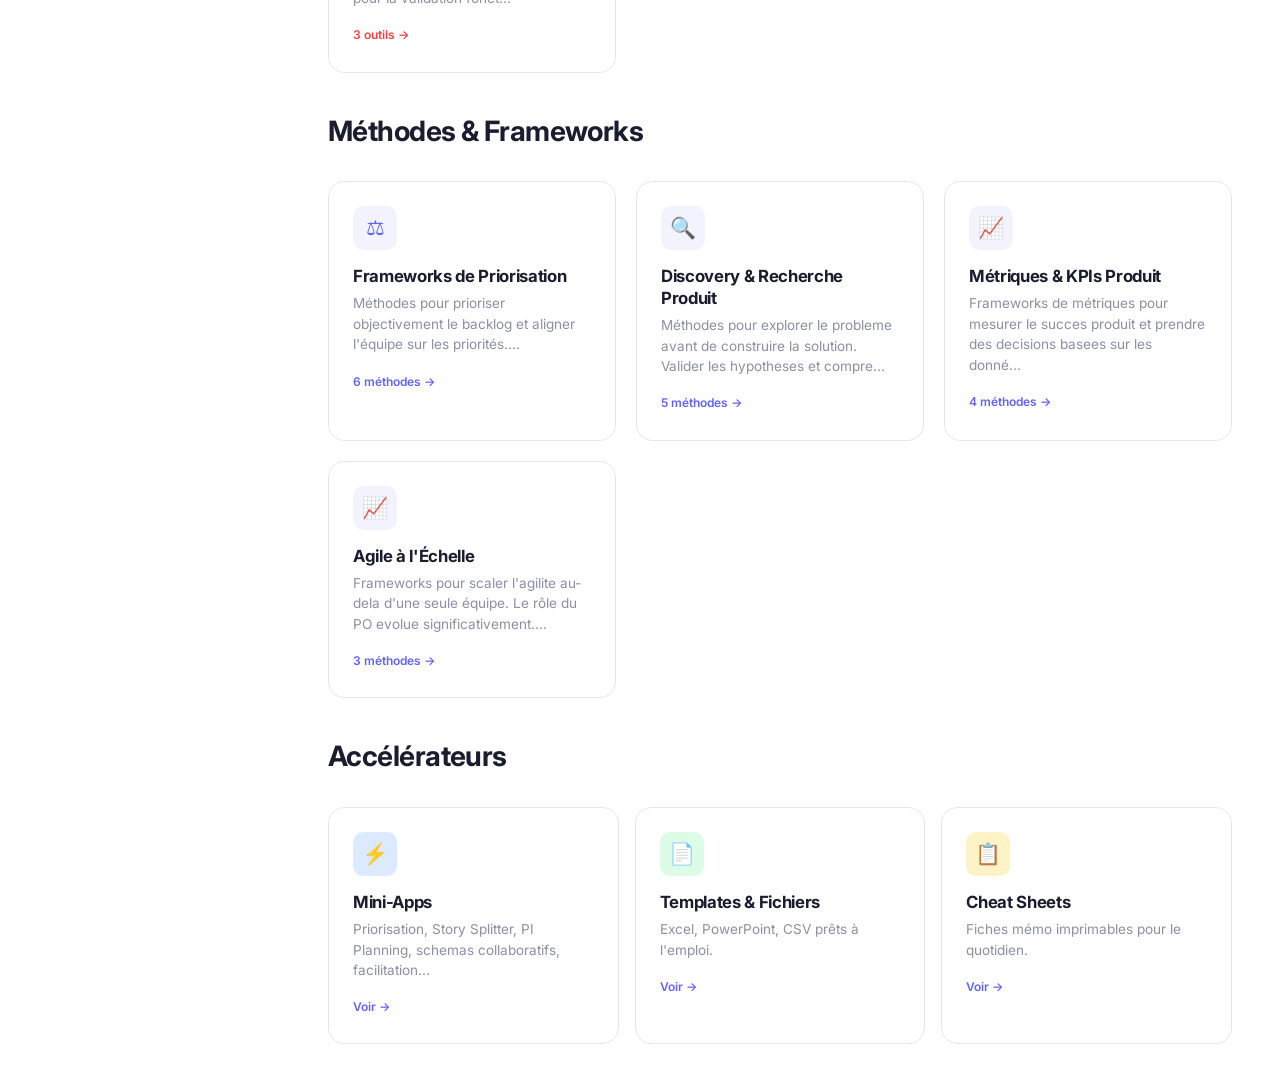
==== commit a61b885d: "feat: add CI/CD course and organize Formation into tracks - Group Formation themes into tracks (Tech" ====
--- a/site/index.html
+++ b/site/index.html
@@ -49,6 +49,8 @@
   <button class="back-to-top" aria-label="Retour en haut">&#8593;</button>
 
   <script src="data.js"></script>
+  <script src="formation-data.js"></script>
+  <script src="formation-cicd.js"></script>
   <script src="script.js"></script>
 </body>
 </html>
--- a/site/style.css
+++ b/site/style.css
@@ -1057,3 +1057,313 @@
 ::-webkit-scrollbar-track { background: transparent; }
 ::-webkit-scrollbar-thumb { background: var(--border); border-radius: 3px; }
 ::-webkit-scrollbar-thumb:hover { background: var(--text-tertiary); }
+
+/* ============================================
+   FORMATION — Parcours de cours
+   ============================================ */
+.formation-card-meta {
+  display: flex;
+  flex-wrap: wrap;
+  gap: 0.4rem;
+  margin: 0.6rem 0 0.4rem;
+}
+.formation-pill {
+  font-size: 0.72rem;
+  font-weight: 700;
+  padding: 0.2rem 0.55rem;
+  border-radius: 999px;
+  background: var(--accent-bg);
+  color: var(--card-accent, var(--accent));
+  white-space: nowrap;
+}
+
+/* Hero */
+.formation-hero {
+  display: flex;
+  gap: 1.4rem;
+  align-items: flex-start;
+  padding: 1.6rem;
+  border: 1px solid var(--border);
+  border-radius: var(--radius-lg);
+  background: var(--bg-card);
+  box-shadow: var(--shadow-sm);
+  margin-bottom: 1.4rem;
+  position: relative;
+  overflow: hidden;
+}
+.formation-hero::before {
+  content: "";
+  position: absolute;
+  inset: 0 auto 0 0;
+  width: 4px;
+  background: var(--card-accent, var(--accent));
+}
+.formation-hero-icon {
+  flex-shrink: 0;
+  width: 64px;
+  height: 64px;
+  border-radius: var(--radius-md);
+  display: inline-flex;
+  align-items: center;
+  justify-content: center;
+  font-size: 2rem;
+}
+.formation-hero h1 { font-size: 1.7rem; margin: 0; }
+.formation-hero p { color: var(--text-secondary); margin: 0; font-size: 0.92rem; line-height: 1.65; }
+
+/* Intro */
+.formation-intro {
+  font-size: 1rem;
+  line-height: 1.75;
+  color: var(--text-secondary);
+  margin-bottom: 1.6rem;
+}
+.formation-intro p { margin: 0 0 0.9rem; }
+.formation-intro strong { color: var(--text-primary); }
+
+/* Table of contents */
+.formation-toc {
+  border: 1px solid var(--border);
+  border-radius: var(--radius-lg);
+  background: var(--bg-secondary);
+  padding: 1.3rem 1.5rem;
+  margin-bottom: 2rem;
+}
+.formation-toc h3 { font-size: 1.05rem; margin: 0 0 0.9rem; }
+.formation-toc ol { list-style: none; margin: 0; padding: 0; display: grid; gap: 0.4rem; }
+.formation-toc li a {
+  display: flex;
+  align-items: flex-start;
+  gap: 0.8rem;
+  padding: 0.6rem 0.7rem;
+  border-radius: var(--radius-md);
+  color: inherit;
+  transition: background var(--transition);
+}
+.formation-toc li a:hover { background: var(--accent-bg); }
+.toc-num {
+  flex-shrink: 0;
+  width: 26px;
+  height: 26px;
+  border-radius: 8px;
+  background: var(--accent);
+  color: #fff;
+  font-size: 0.8rem;
+  font-weight: 800;
+  display: inline-flex;
+  align-items: center;
+  justify-content: center;
+}
+.toc-text { display: flex; flex-direction: column; gap: 0.1rem; }
+.toc-text strong { font-size: 0.92rem; color: var(--text-primary); }
+.toc-text span { font-size: 0.8rem; color: var(--text-tertiary); line-height: 1.45; }
+
+/* Chapter */
+.formation-chapter {
+  border: 1px solid var(--border);
+  border-radius: var(--radius-lg);
+  background: var(--bg-card);
+  padding: 1.8rem;
+  margin-bottom: 1.6rem;
+  scroll-margin-top: 84px;
+}
+.formation-chapter.is-active { border-color: var(--accent); box-shadow: var(--shadow-md); }
+.formation-chapter-head {
+  display: flex;
+  align-items: center;
+  gap: 0.85rem;
+  margin-bottom: 1.2rem;
+  padding-bottom: 1rem;
+  border-bottom: 1px solid var(--border-light);
+}
+.formation-chapter-num {
+  flex-shrink: 0;
+  width: 34px;
+  height: 34px;
+  border-radius: 10px;
+  color: #fff;
+  font-weight: 800;
+  display: inline-flex;
+  align-items: center;
+  justify-content: center;
+}
+.formation-chapter-head h2 { font-size: 1.3rem; margin: 0; }
+
+/* Chapter content (rich HTML) */
+.formation-content { font-size: 0.95rem; line-height: 1.72; color: var(--text-secondary); }
+.formation-content h4 {
+  font-size: 1.05rem;
+  color: var(--text-primary);
+  margin: 1.6rem 0 0.7rem;
+}
+.formation-content h4:first-child { margin-top: 0; }
+.formation-content p { margin: 0 0 0.9rem; }
+.formation-content ul, .formation-content ol { margin: 0 0 1rem; padding-left: 1.3rem; }
+.formation-content li { margin-bottom: 0.4rem; }
+.formation-content strong { color: var(--text-primary); }
+.formation-content em { color: var(--text-primary); font-style: italic; }
+.formation-content code {
+  font-family: ui-monospace, SFMono-Regular, Menlo, Consolas, monospace;
+  font-size: 0.85em;
+  background: var(--bg-tertiary);
+  padding: 0.1rem 0.35rem;
+  border-radius: 4px;
+}
+.formation-content pre {
+  background: var(--bg-tertiary);
+  border: 1px solid var(--border);
+  border-radius: var(--radius-md);
+  padding: 0.9rem 1.1rem;
+  margin: 1rem 0;
+  overflow-x: auto;
+  line-height: 1.55;
+}
+.formation-content pre code { background: none; padding: 0; font-size: 0.82rem; color: var(--text-primary); }
+
+/* Callouts */
+.callout {
+  border-radius: var(--radius-md);
+  padding: 0.9rem 1.1rem;
+  margin: 1.1rem 0;
+  font-size: 0.9rem;
+  line-height: 1.6;
+  border-left: 4px solid var(--accent);
+  background: var(--accent-bg);
+}
+.callout strong { color: var(--text-primary); }
+.callout-tip { border-left-color: #10b981; background: rgba(16,185,129,0.08); }
+.callout-warn { border-left-color: #f59e0b; background: rgba(245,158,11,0.1); }
+
+/* Course comparison tables */
+.course-table-wrap { overflow-x: auto; margin: 1.1rem 0; }
+.course-table {
+  width: 100%;
+  border-collapse: collapse;
+  font-size: 0.87rem;
+  border: 1px solid var(--border);
+  border-radius: var(--radius-md);
+  overflow: hidden;
+}
+.course-table th, .course-table td {
+  text-align: left;
+  padding: 0.65rem 0.85rem;
+  border-bottom: 1px solid var(--border-light);
+  vertical-align: top;
+}
+.course-table thead th { background: var(--bg-tertiary); color: var(--text-primary); font-weight: 700; }
+.course-table tbody tr:last-child td { border-bottom: none; }
+.course-table td strong { color: var(--text-primary); }
+
+/* Pattern cards */
+.pattern-card {
+  border: 1px solid var(--border);
+  border-left: 4px solid var(--accent);
+  border-radius: var(--radius-md);
+  background: var(--bg-secondary);
+  padding: 0.95rem 1.1rem;
+  margin: 0.85rem 0;
+}
+.pattern-card strong { display: block; color: var(--text-primary); font-size: 0.98rem; margin: 0.35rem 0 0.3rem; }
+.pattern-card p { margin: 0; font-size: 0.88rem; }
+.pattern-tag {
+  display: inline-block;
+  font-size: 0.66rem;
+  font-weight: 800;
+  text-transform: uppercase;
+  letter-spacing: 0.06em;
+  color: var(--accent);
+  background: var(--accent-bg);
+  padding: 0.18rem 0.5rem;
+  border-radius: 999px;
+}
+.pattern-anti { border-left-color: #ef4444; }
+.pattern-tag-anti { color: #ef4444; background: rgba(239,68,68,0.1); }
+
+/* Key points */
+.formation-keypoints {
+  margin-top: 1.4rem;
+  border: 1px dashed var(--border);
+  border-radius: var(--radius-md);
+  background: var(--bg-secondary);
+  padding: 1rem 1.2rem;
+}
+.formation-keypoints h4 { font-size: 0.9rem; margin: 0 0 0.6rem; color: var(--text-primary); }
+.formation-keypoints ul { margin: 0; padding-left: 1.2rem; }
+.formation-keypoints li { font-size: 0.88rem; color: var(--text-secondary); margin-bottom: 0.35rem; }
+
+/* Exercise block */
+.formation-exercise {
+  margin-top: 1.4rem;
+  border: 1px solid var(--accent);
+  border-radius: var(--radius-lg);
+  background: linear-gradient(180deg, var(--accent-bg), transparent);
+  padding: 1.3rem 1.4rem;
+}
+.formation-exercise-head { display: flex; align-items: center; gap: 0.7rem; flex-wrap: wrap; }
+.formation-exercise-badge {
+  font-size: 0.72rem;
+  font-weight: 800;
+  text-transform: uppercase;
+  letter-spacing: 0.05em;
+  color: #fff;
+  background: var(--accent);
+  padding: 0.28rem 0.6rem;
+  border-radius: 999px;
+}
+.formation-exercise-head h4 { margin: 0; font-size: 1.05rem; }
+.formation-exercise-brief { font-size: 0.9rem; line-height: 1.6; color: var(--text-secondary); margin: 0.7rem 0 1rem; }
+.formation-exercise-body { display: grid; grid-template-columns: 1fr 1fr; gap: 1.2rem; }
+.formation-exercise-col h5 { font-size: 0.82rem; margin: 0 0 0.5rem; color: var(--text-primary); text-transform: uppercase; letter-spacing: 0.04em; }
+.formation-exercise-col ol, .formation-exercise-col ul { margin: 0; padding-left: 1.2rem; }
+.formation-exercise-col li { font-size: 0.86rem; color: var(--text-secondary); margin-bottom: 0.45rem; line-height: 1.5; }
+.formation-checklist { list-style: none; padding-left: 0; }
+.formation-checklist li { position: relative; padding-left: 1.5rem; }
+.formation-checklist li::before { content: "\2713"; position: absolute; left: 0; color: #10b981; font-weight: 800; }
+.formation-exercise-footer {
+  display: flex;
+  align-items: center;
+  justify-content: space-between;
+  gap: 1rem;
+  flex-wrap: wrap;
+  margin-top: 1.1rem;
+  padding-top: 1rem;
+  border-top: 1px solid var(--border-light);
+}
+.formation-deliverable { font-size: 0.84rem; color: var(--text-secondary); }
+.formation-deliverable strong { color: var(--text-primary); }
+.formation-cta {
+  display: inline-flex;
+  align-items: center;
+  gap: 0.4rem;
+  padding: 0.55rem 1.1rem;
+  border-radius: var(--radius-md);
+  background: var(--accent);
+  color: #fff;
+  font-weight: 700;
+  font-size: 0.85rem;
+  white-space: nowrap;
+  transition: background var(--transition);
+}
+.formation-cta:hover { background: var(--accent-hover); color: #fff; }
+
+/* End block */
+.formation-end {
+  text-align: center;
+  border: 1px solid var(--border);
+  border-radius: var(--radius-lg);
+  background: var(--bg-secondary);
+  padding: 1.8rem;
+  margin-top: 0.5rem;
+}
+.formation-end h3 { font-size: 1.2rem; margin: 0 0 0.6rem; }
+.formation-end p { color: var(--text-secondary); font-size: 0.92rem; line-height: 1.65; max-width: 640px; margin: 0 auto 1.1rem; }
+
+/* Sidebar sublink */
+.sidebar-sublink { padding-left: 1.7rem; font-size: 0.84rem; opacity: 0.92; }
+
+@media (max-width: 768px) {
+  .formation-hero { flex-direction: column; gap: 1rem; }
+  .formation-exercise-body { grid-template-columns: 1fr; }
+  .formation-exercise-footer { flex-direction: column; align-items: stretch; }
+  .formation-cta { justify-content: center; }
+}
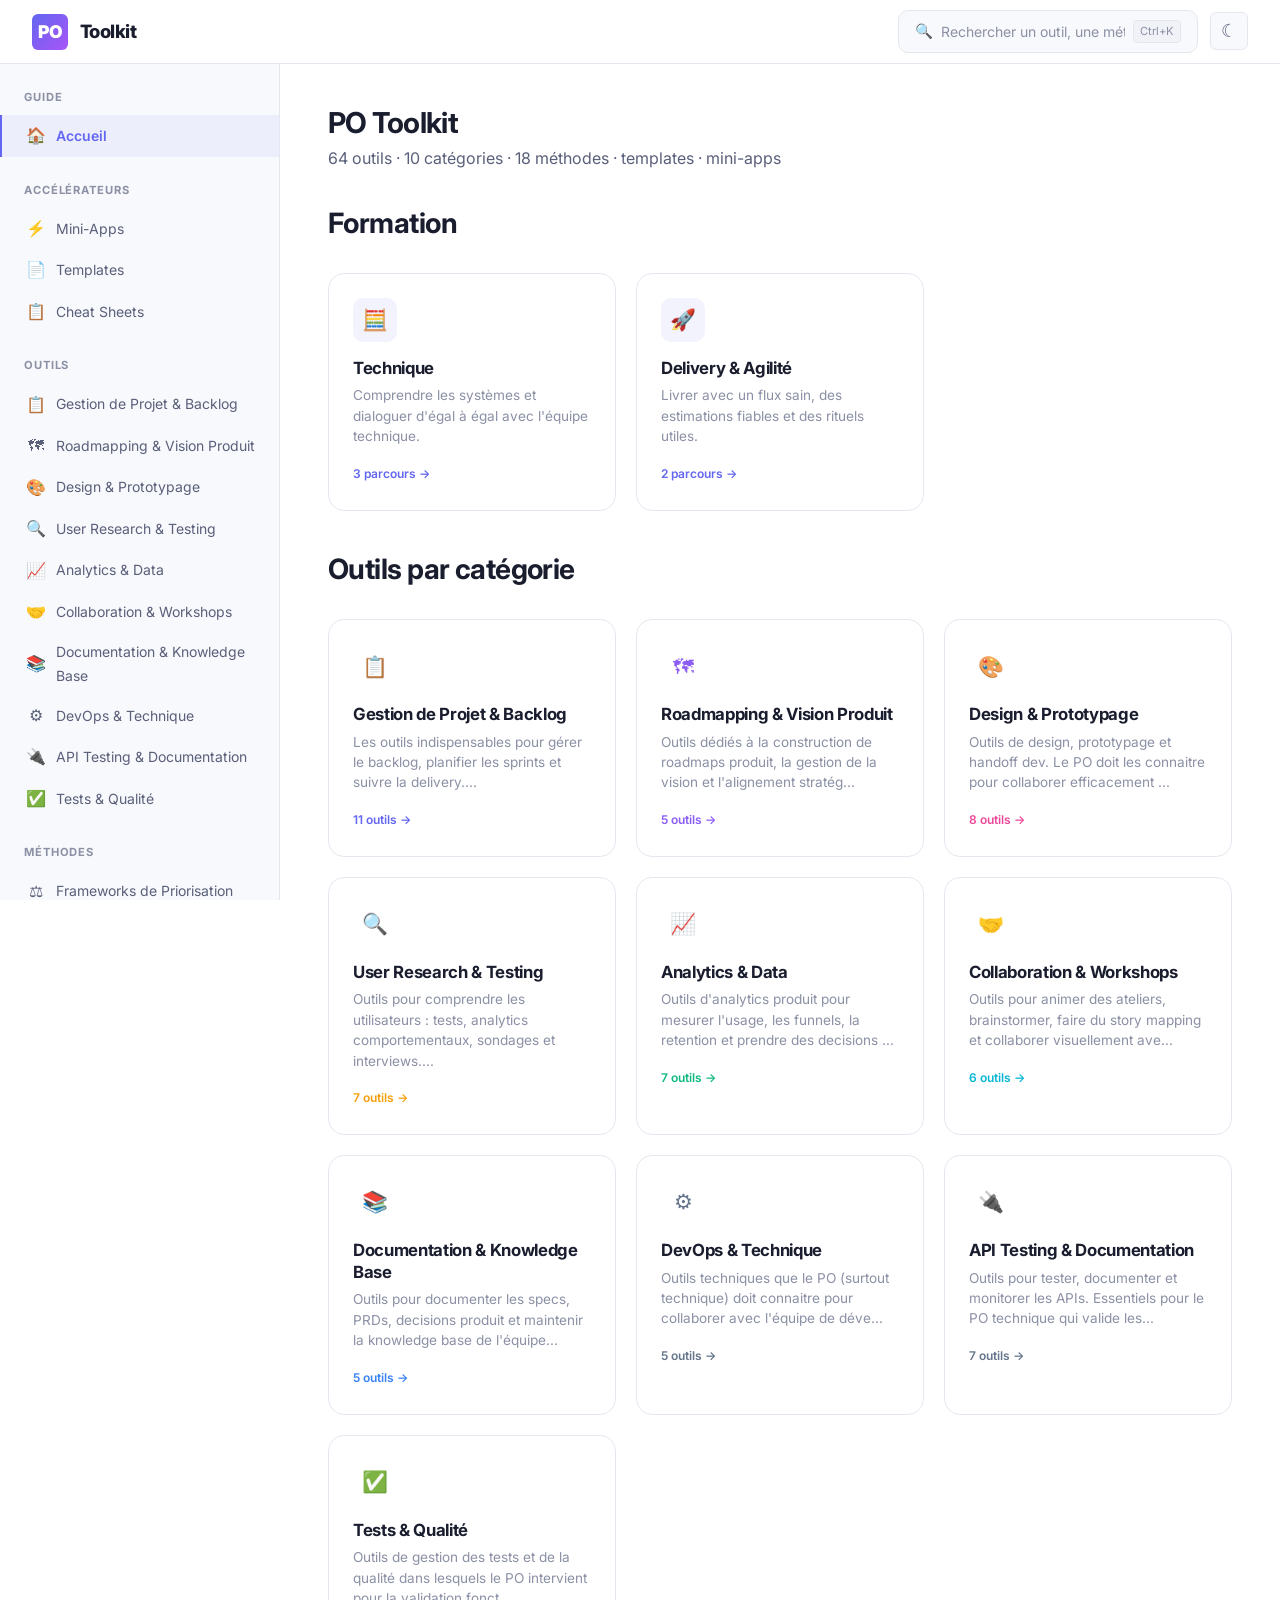
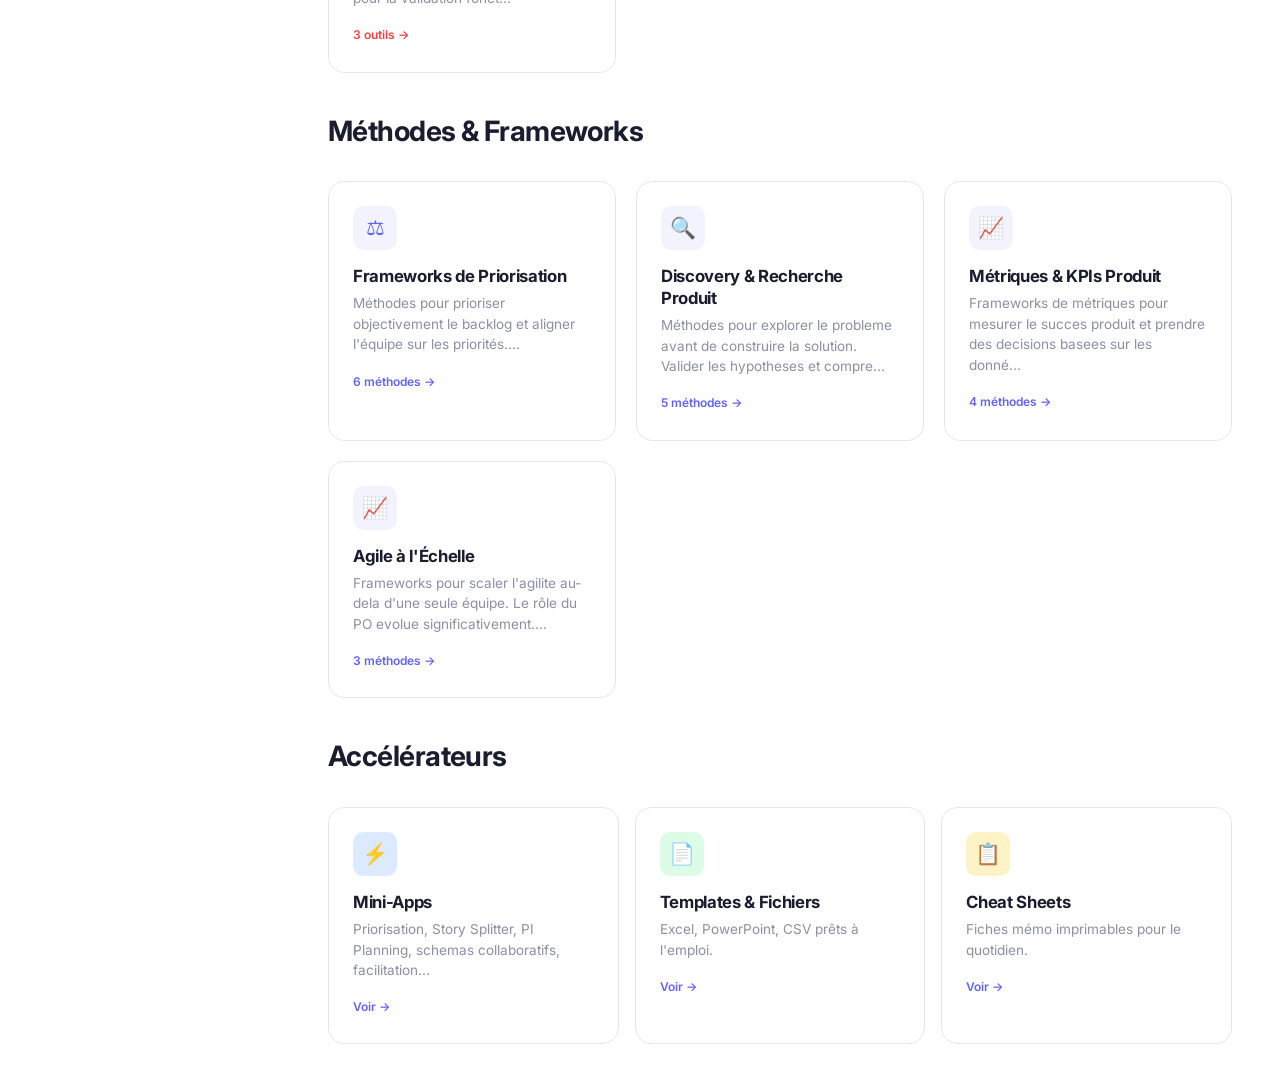
==== commit 8e836083: "feat: add "IA & SAFe" course on LLMs and scaled agile 9-chapter course (Delivery & Agilité track) gr" ====
--- a/site/index.html
+++ b/site/index.html
@@ -51,6 +51,7 @@
   <script src="data.js"></script>
   <script src="formation-data.js"></script>
   <script src="formation-cicd.js"></script>
+  <script src="formation-ia-safe.js"></script>
   <script src="script.js"></script>
 </body>
 </html>
--- a/site/style.css
+++ b/site/style.css
@@ -1218,6 +1218,15 @@
   overflow-x: auto;
   line-height: 1.55;
 }
+.formation-content a { color: var(--accent); text-decoration: underline; text-underline-offset: 2px; }
+.course-sources {
+  margin-top: 1.4rem;
+  padding-top: 0.8rem;
+  border-top: 1px dashed var(--border);
+  font-size: 0.8rem;
+  line-height: 1.6;
+  color: var(--text-secondary);
+}
 .formation-content pre code { background: none; padding: 0; font-size: 0.82rem; color: var(--text-primary); }
 
 /* Callouts */
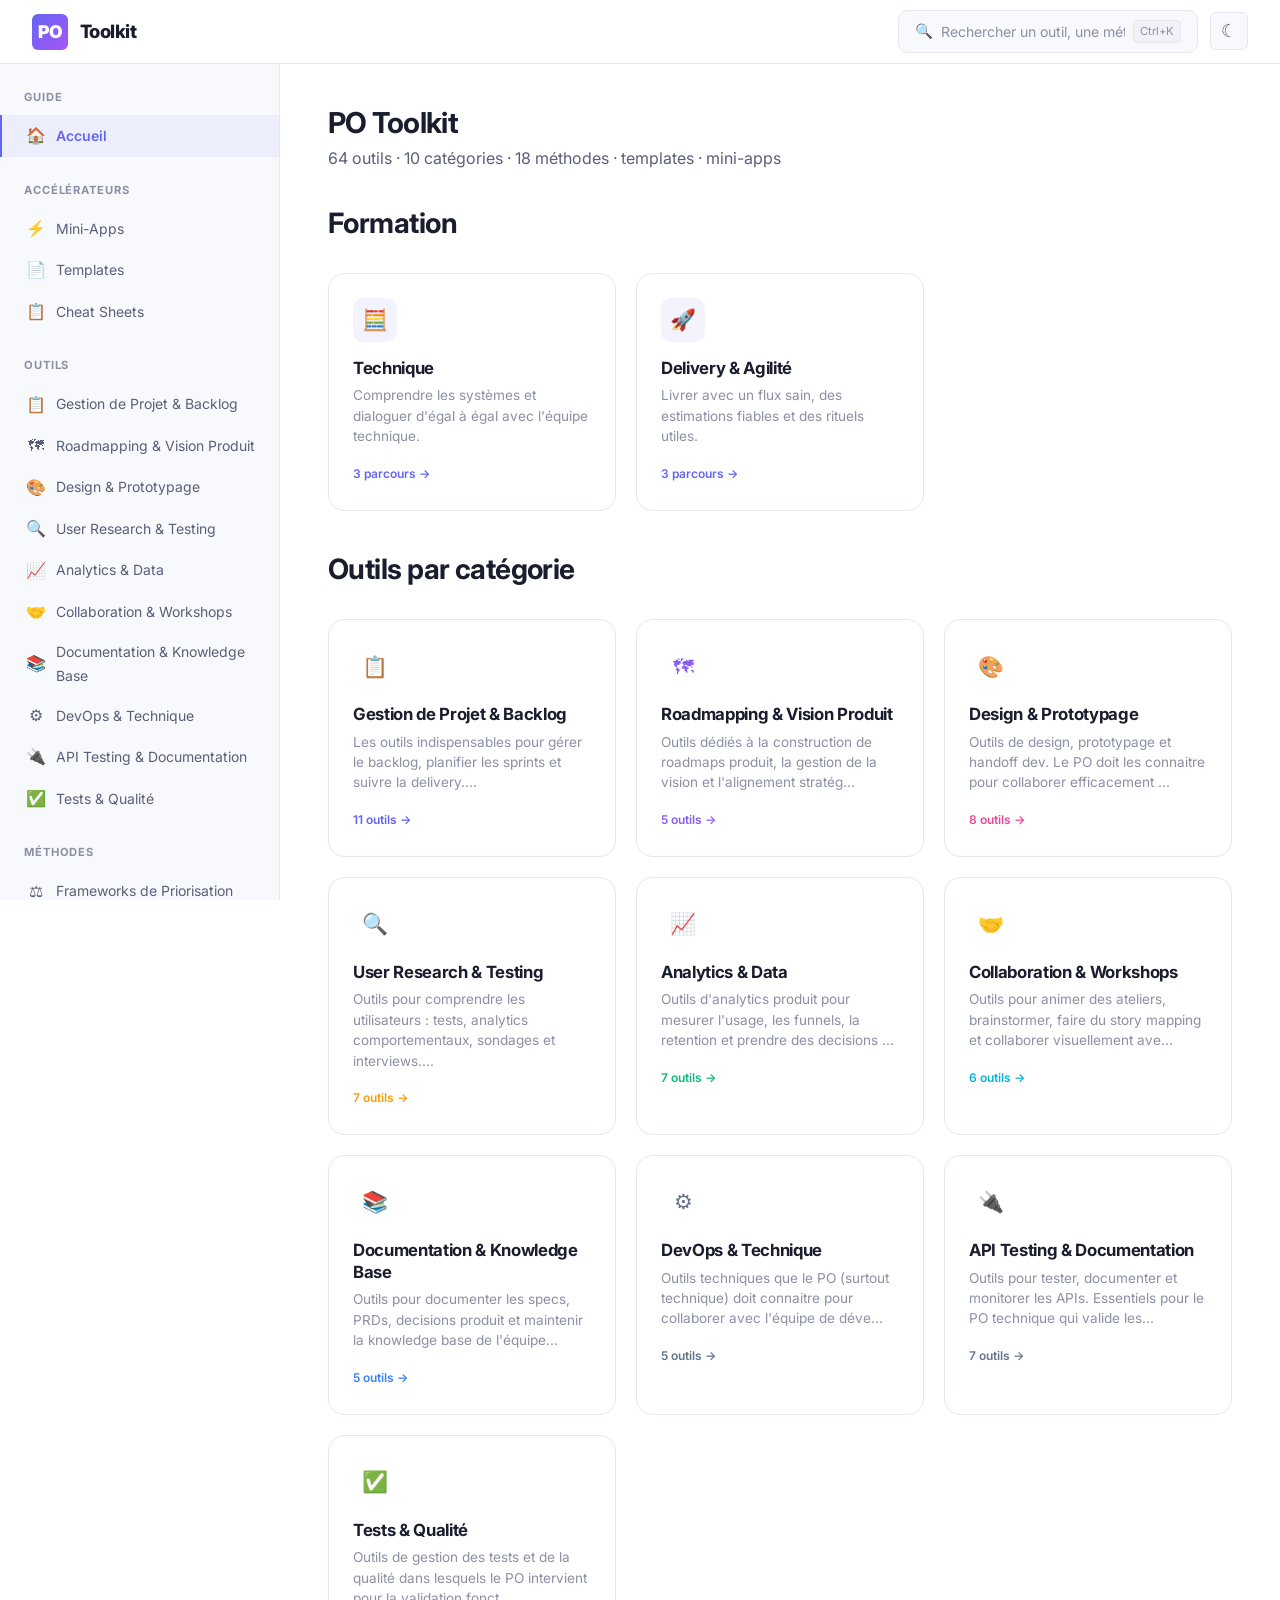
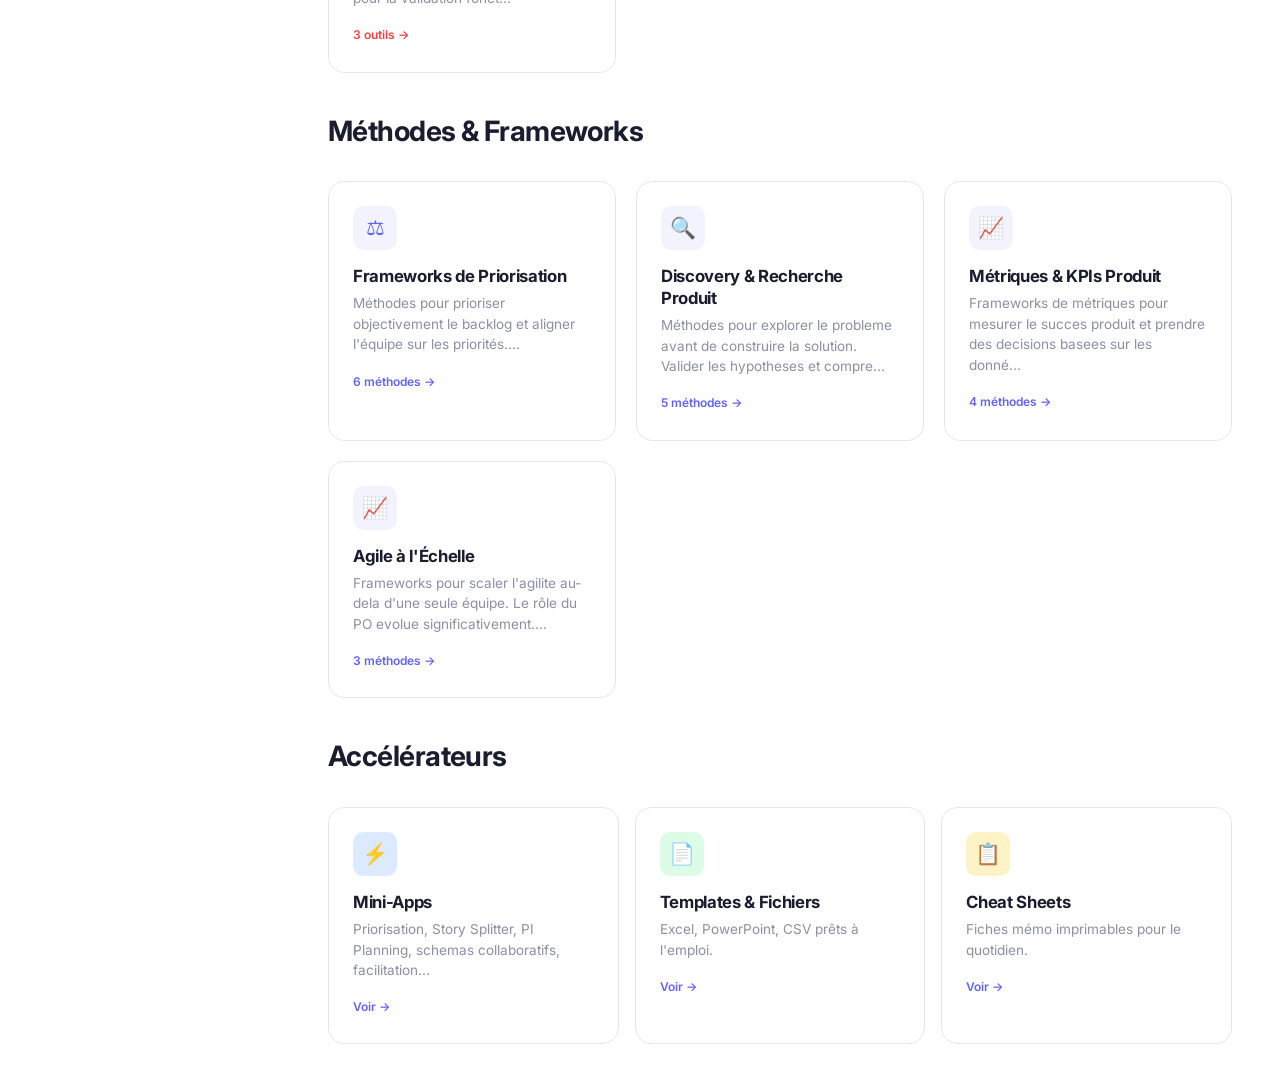
==== commit 85011ad7: "feat: add "Du mode projet au mode produit" course 9-chapter course (Delivery & Agilité track) for PO" ====
--- a/site/index.html
+++ b/site/index.html
@@ -52,6 +52,7 @@
   <script src="formation-data.js"></script>
   <script src="formation-cicd.js"></script>
   <script src="formation-ia-safe.js"></script>
+  <script src="formation-projet-produit.js"></script>
   <script src="script.js"></script>
 </body>
 </html>
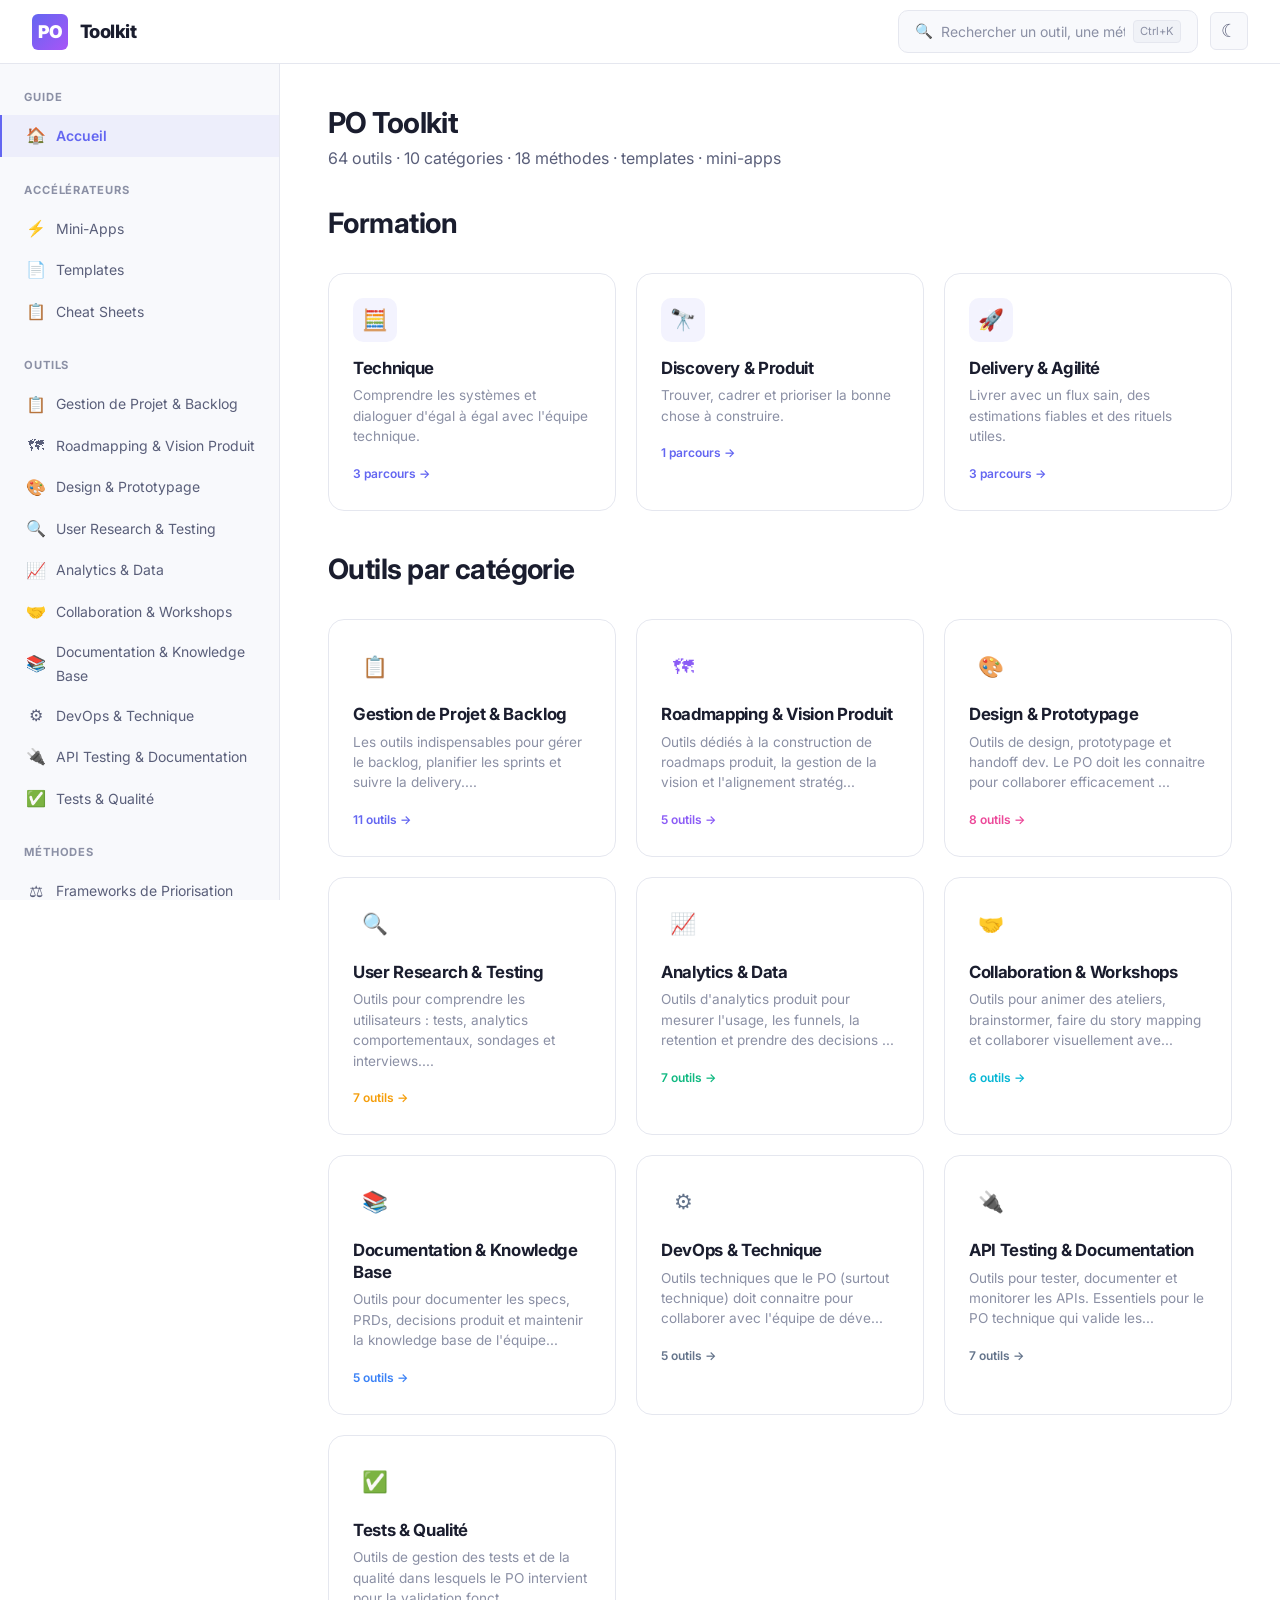
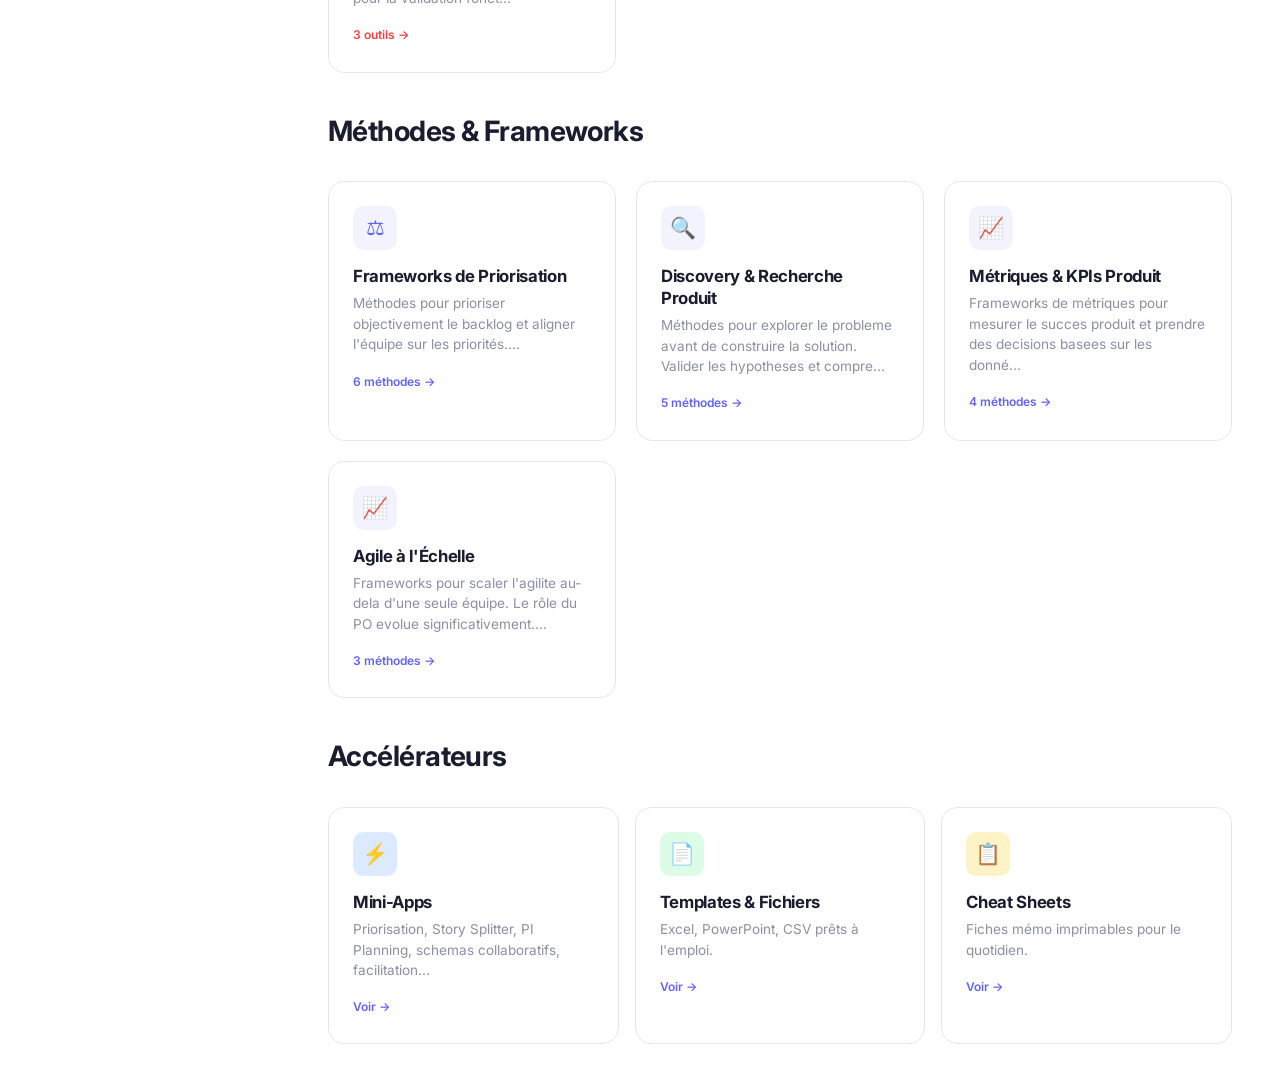
==== commit e08f3218: "feat: add "L'IA au quotidien du PO/PM" advanced course 10-chapter course (Discovery & Produit track," ====
--- a/site/index.html
+++ b/site/index.html
@@ -53,6 +53,7 @@
   <script src="formation-cicd.js"></script>
   <script src="formation-ia-safe.js"></script>
   <script src="formation-projet-produit.js"></script>
+  <script src="formation-ia-quotidien.js"></script>
   <script src="script.js"></script>
 </body>
 </html>
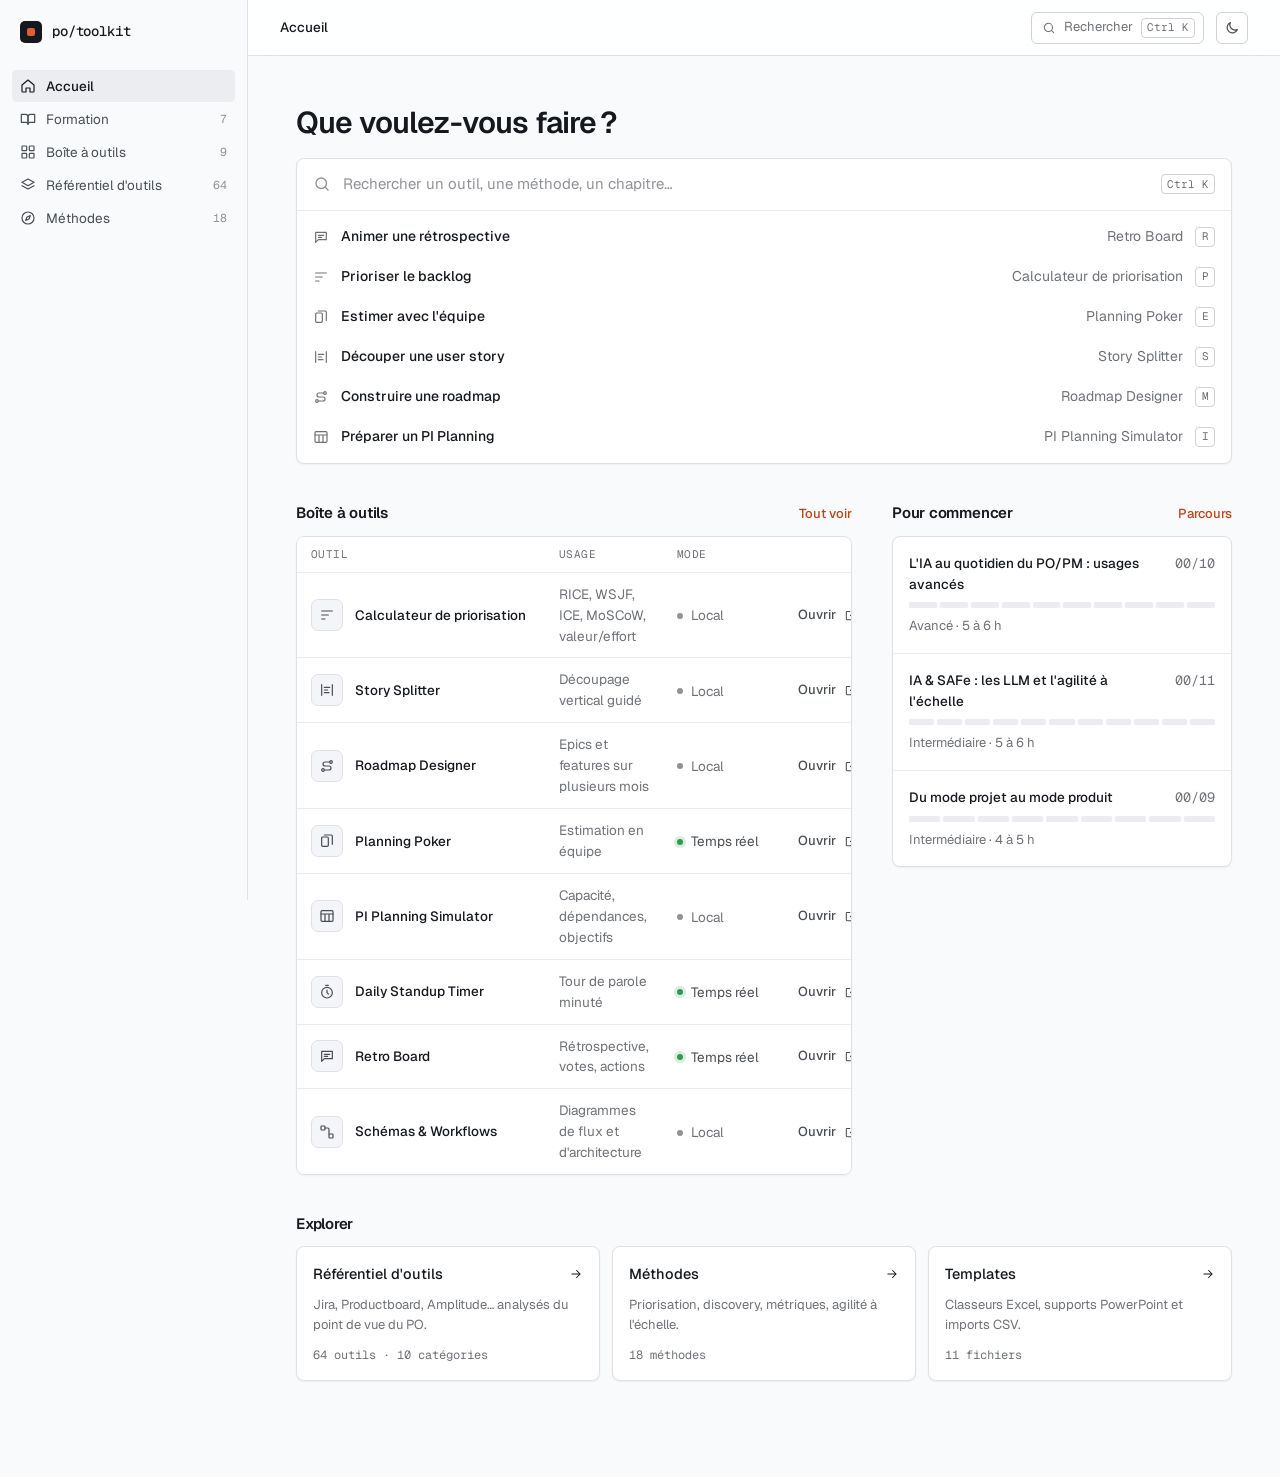
==== commit 04324532: "feat: redesign site UI with the "Atelier" design system Rewrite the site shell and rendering (index." ====
--- a/site/index.html
+++ b/site/index.html
@@ -3,50 +3,56 @@
 <head>
   <meta charset="UTF-8">
   <meta name="viewport" content="width=device-width, initial-scale=1.0">
-  <title>PO Toolkit — Le guide de référence du Product Owner</title>
-  <meta name="description" content="Guide complet et objectif des outils, méthodes et accélérateurs du Product Owner. Outils analysés, templates téléchargeables et mini-apps interactives.">
+  <title>PO Toolkit — la boîte à outils du Product Owner</title>
+  <meta name="description" content="Outils, méthodes, mini-apps et parcours de formation pour Product Owners et Product Managers.">
+  <script>
+    (function () {
+      var t = null;
+      try { t = localStorage.getItem('po-toolkit-theme'); } catch (e) {}
+      if (t !== 'light' && t !== 'dark') t = window.matchMedia && window.matchMedia('(prefers-color-scheme: dark)').matches ? 'dark' : 'light';
+      document.documentElement.setAttribute('data-theme', t);
+    })();
+  </script>
   <link rel="preconnect" href="https://fonts.googleapis.com">
   <link rel="preconnect" href="https://fonts.gstatic.com" crossorigin>
-  <link href="https://fonts.googleapis.com/css2?family=Inter:wght@400;500;600;700;800;900&display=swap" rel="stylesheet">
+  <link href="https://fonts.googleapis.com/css2?family=Geist:wght@400;500;600&family=Geist+Mono:wght@400;500&display=swap" rel="stylesheet">
   <link rel="stylesheet" href="style.css">
-  <link rel="icon" href="data:image/svg+xml,<svg xmlns='http://www.w3.org/2000/svg' viewBox='0 0 100 100'><text y='.9em' font-size='90'>&#128640;</text></svg>">
+  <link rel="icon" href="data:image/svg+xml,%3Csvg xmlns='http://www.w3.org/2000/svg' viewBox='0 0 32 32'%3E%3Crect width='32' height='32' rx='7' fill='%23222530'/%3E%3Crect x='11' y='11' width='10' height='10' rx='2.5' fill='%23e8663d'/%3E%3C/svg%3E">
 </head>
 <body>
-  <!-- Header -->
-  <header class="header">
-    <div style="display: flex; align-items: center; gap: 1rem;">
-      <button class="mobile-menu-btn" aria-label="Menu">&#9776;</button>
-      <a href="#home" class="header-logo">
-        <div class="logo-icon">PO</div>
-        <span>Toolkit</span>
-      </a>
-    </div>
-    <div class="header-actions">
-      <div class="search-box" role="button" tabindex="0" aria-label="Rechercher">
-        <span class="search-icon">&#128269;</span>
-        <input type="text" placeholder="Rechercher un outil, une méthode..." readonly>
-        <kbd>Ctrl+K</kbd>
-      </div>
-      <button class="theme-toggle" aria-label="Changer le theme">&#9790;</button>
-    </div>
-  </header>
+  <a class="skip-link" href="#main-content">Aller au contenu</a>
+  <div class="app">
+    <nav class="sidebar" id="sidebar" aria-label="Navigation principale"></nav>
+    <div class="scrim" id="scrim"></div>
 
-  <!-- Sidebar -->
-  <nav class="sidebar" id="sidebar"></nav>
-
-  <!-- Main Content -->
-  <main class="main" id="main-content"></main>
-
-  <!-- Search Modal -->
-  <div class="search-modal" id="search-modal">
-    <div class="search-modal-content">
-      <input type="text" class="search-modal-input" id="search-input" placeholder="Rechercher un outil, une méthode, un framework..." autofocus>
-      <div class="search-results" id="search-results"></div>
+    <div class="main">
+      <header class="topbar">
+        <button class="icon-btn menu-btn" id="menu-btn" aria-label="Ouvrir le menu" aria-controls="sidebar" aria-expanded="false"></button>
+        <div class="crumbs" id="crumbs"></div>
+        <div class="topbar-spacer"></div>
+        <button class="search-trigger" id="search-trigger" aria-label="Rechercher (Ctrl K)"></button>
+        <button class="icon-btn" id="theme-toggle" aria-label="Changer de thème"></button>
+        <div class="read-progress" id="read-progress"></div>
+      </header>
+      <main class="content" id="main-content" tabindex="-1"></main>
     </div>
   </div>
 
-  <!-- Back to Top -->
-  <button class="back-to-top" aria-label="Retour en haut">&#8593;</button>
+  <div class="palette" id="palette" role="dialog" aria-modal="true" aria-label="Recherche">
+    <div class="palette-box">
+      <label class="palette-input">
+        <span id="palette-icon"></span>
+        <input id="palette-input" type="text" placeholder="Rechercher un outil, une méthode, un chapitre…" autocomplete="off" spellcheck="false" role="combobox" aria-expanded="true" aria-controls="palette-results">
+        <kbd>Échap</kbd>
+      </label>
+      <div class="palette-results" id="palette-results" role="listbox"></div>
+      <div class="palette-foot">
+        <span><kbd>↑</kbd><kbd>↓</kbd> naviguer</span>
+        <span><kbd>↵</kbd> ouvrir</span>
+        <span><kbd>Échap</kbd> fermer</span>
+      </div>
+    </div>
+  </div>
 
   <script src="data.js"></script>
   <script src="formation-data.js"></script>
--- a/site/style.css
+++ b/site/style.css
@@ -1,1378 +1,646 @@
-/* ============================================
-   PO ULTIMATE TOOLKIT — Design System
-   Modern documentation-style CSS
-   ============================================ */
-
-/* --- CSS Variables / Theming --- */
+/* ============================================================
+   PO Toolkit — design system « Atelier »
+   Geist + Geist Mono, gris froids, un accent vermillon.
+   ============================================================ */
+
+/* ---------- Tokens ---------- */
 :root {
-  --bg-primary: #ffffff;
-  --bg-secondary: #f8f9fc;
-  --bg-tertiary: #f0f2f7;
-  --bg-card: #ffffff;
-  --bg-sidebar: #f8f9fc;
-  --bg-code: #f4f5f9;
-  --text-primary: #1a1d2e;
-  --text-secondary: #5a5f7a;
-  --text-tertiary: #8b90a5;
-  --text-inverse: #ffffff;
-  --accent: #6366f1;
-  --accent-hover: #4f46e5;
-  --accent-light: #eef2ff;
-  --accent-bg: rgba(99, 102, 241, 0.08);
-  --border: #e5e7ef;
-  --border-light: #f0f1f5;
-  --shadow-sm: 0 1px 2px rgba(0,0,0,0.04);
-  --shadow-md: 0 4px 12px rgba(0,0,0,0.06);
-  --shadow-lg: 0 8px 30px rgba(0,0,0,0.08);
-  --shadow-xl: 0 20px 60px rgba(0,0,0,0.1);
-  --radius-sm: 6px;
-  --radius-md: 10px;
-  --radius-lg: 16px;
-  --radius-xl: 24px;
-  --font-sans: 'Inter', -apple-system, BlinkMacSystemFont, 'Segoe UI', sans-serif;
-  --font-mono: 'JetBrains Mono', 'Fira Code', monospace;
-  --sidebar-width: 280px;
-  --header-height: 64px;
-  --transition: 0.2s cubic-bezier(0.4, 0, 0.2, 1);
-
-  /* Category Colors */
-  --cat-project: #6366f1;
-  --cat-roadmap: #8b5cf6;
-  --cat-design: #ec4899;
-  --cat-research: #f59e0b;
-  --cat-analytics: #10b981;
-  --cat-collab: #06b6d4;
-  --cat-docs: #3b82f6;
-  --cat-comm: #f97316;
-  --cat-devops: #64748b;
-  --cat-ai: #a855f7;
-  --cat-feedback: #14b8a6;
-  --cat-testing: #ef4444;
+  color-scheme: light;
+  --bg: oklch(0.985 0.003 250);
+  --surface: oklch(1 0 0);
+  --surface-2: oklch(0.97 0.004 255);
+  --surface-3: oklch(0.945 0.005 255);
+  --border: oklch(0.91 0.005 255);
+  --border-soft: oklch(0.94 0.004 255);
+  --border-strong: oklch(0.86 0.006 255);
+  --text: oklch(0.21 0.012 255);
+  --text-2: oklch(0.42 0.012 255);
+  --text-3: oklch(0.55 0.01 255);
+  --text-4: oklch(0.66 0.008 255);
+  --accent: oklch(0.64 0.17 38);
+  --accent-text: oklch(0.55 0.17 38);
+  --accent-hover: oklch(0.49 0.16 38);
+  --accent-soft: oklch(0.965 0.02 45);
+  --accent-border: oklch(0.88 0.05 45);
+  --ink: oklch(0.21 0.012 255);
+  --on-ink: oklch(0.985 0.003 255);
+  --success: oklch(0.6 0.14 150);
+  --success-soft: oklch(0.965 0.03 150);
+  --warn: oklch(0.72 0.14 75);
+  --warn-soft: oklch(0.975 0.035 85);
+  --warn-text: oklch(0.48 0.1 65);
+  --danger: oklch(0.58 0.19 25);
+  --danger-soft: oklch(0.965 0.02 25);
+  --shadow-sm: 0 1px 2px oklch(0.2 0.01 255 / 0.05);
+  --shadow-md: 0 4px 16px -4px oklch(0.2 0.02 255 / 0.12);
+  --shadow-lg: 0 24px 64px -16px oklch(0.2 0.02 255 / 0.32);
+  --overlay: oklch(0.2 0.01 255 / 0.32);
+
+  --font-sans: 'Geist', ui-sans-serif, 'Segoe UI', system-ui, sans-serif;
+  --font-mono: 'Geist Mono', ui-monospace, 'Cascadia Mono', Consolas, monospace;
+  --radius-sm: 5px;
+  --radius: 8px;
+  --radius-lg: 12px;
+  --sidebar-w: 248px;
+  --topbar-h: 56px;
+  --ease: cubic-bezier(0.2, 0, 0, 1);
 }
 
 [data-theme="dark"] {
-  --bg-primary: #0f1117;
-  --bg-secondary: #161822;
-  --bg-tertiary: #1e2030;
-  --bg-card: #1a1c2b;
-  --bg-sidebar: #131520;
-  --bg-code: #1e2030;
-  --text-primary: #e8eaf0;
-  --text-secondary: #a0a4b8;
-  --text-tertiary: #6b7089;
-  --text-inverse: #0f1117;
-  --accent: #818cf8;
-  --accent-hover: #6366f1;
-  --accent-light: #1e1b4b;
-  --accent-bg: rgba(129, 140, 248, 0.1);
-  --border: #2a2d3e;
-  --border-light: #1e2030;
-  --shadow-sm: 0 1px 2px rgba(0,0,0,0.2);
-  --shadow-md: 0 4px 12px rgba(0,0,0,0.3);
-  --shadow-lg: 0 8px 30px rgba(0,0,0,0.4);
-  --shadow-xl: 0 20px 60px rgba(0,0,0,0.5);
-}
-
-/* --- Reset & Base --- */
-*, *::before, *::after { box-sizing: border-box; margin: 0; padding: 0; }
-
-html {
-  scroll-behavior: smooth;
-  font-size: 16px;
+  color-scheme: dark;
+  --bg: oklch(0.17 0.006 255);
+  --surface: oklch(0.205 0.007 255);
+  --surface-2: oklch(0.225 0.008 255);
+  --surface-3: oklch(0.255 0.008 255);
+  --border: oklch(0.29 0.008 255);
+  --border-soft: oklch(0.25 0.008 255);
+  --border-strong: oklch(0.36 0.01 255);
+  --text: oklch(0.955 0.004 255);
+  --text-2: oklch(0.8 0.008 255);
+  --text-3: oklch(0.66 0.01 255);
+  --text-4: oklch(0.52 0.01 255);
+  --accent: oklch(0.7 0.16 42);
+  --accent-text: oklch(0.77 0.13 45);
+  --accent-hover: oklch(0.82 0.11 48);
+  --accent-soft: oklch(0.26 0.04 40);
+  --accent-border: oklch(0.4 0.08 40);
+  --ink: oklch(0.955 0.004 255);
+  --on-ink: oklch(0.18 0.006 255);
+  --success: oklch(0.72 0.14 150);
+  --success-soft: oklch(0.25 0.04 150);
+  --warn: oklch(0.78 0.13 80);
+  --warn-soft: oklch(0.26 0.04 80);
+  --warn-text: oklch(0.84 0.1 82);
+  --danger: oklch(0.7 0.17 25);
+  --danger-soft: oklch(0.26 0.05 25);
+  --shadow-sm: 0 1px 2px oklch(0 0 0 / 0.3);
+  --shadow-md: 0 6px 20px -6px oklch(0 0 0 / 0.5);
+  --shadow-lg: 0 24px 64px -16px oklch(0 0 0 / 0.7);
+  --overlay: oklch(0.1 0.01 255 / 0.6);
+}
+
+/* ---------- Base ---------- */
+*, *::before, *::after { box-sizing: border-box; }
+html { -webkit-text-size-adjust: 100%; scroll-padding-top: calc(var(--topbar-h) + 16px); }
+body {
+  margin: 0;
+  background: var(--bg);
+  color: var(--text);
+  font-family: var(--font-sans);
+  font-size: 14.5px;
+  line-height: 1.55;
   -webkit-font-smoothing: antialiased;
   -moz-osx-font-smoothing: grayscale;
-}
-
-body {
-  font-family: var(--font-sans);
-  background: var(--bg-primary);
-  color: var(--text-primary);
-  line-height: 1.7;
-  overflow-x: hidden;
-}
-
-a { color: var(--accent); text-decoration: none; transition: color var(--transition); }
+  text-rendering: optimizeLegibility;
+}
+h1, h2, h3, h4, h5 { margin: 0; color: var(--text); font-weight: 600; letter-spacing: -0.015em; line-height: 1.25; text-wrap: balance; }
+p { margin: 0; text-wrap: pretty; }
+a { color: var(--accent-text); text-decoration: none; }
 a:hover { color: var(--accent-hover); }
-
-img { max-width: 100%; display: block; }
-
-/* --- Typography --- */
-h1, h2, h3, h4, h5, h6 {
-  font-weight: 700;
-  line-height: 1.3;
-  color: var(--text-primary);
-  letter-spacing: -0.02em;
-}
-h1 { font-size: 2.5rem; margin-bottom: 1rem; }
-h2 { font-size: 1.75rem; margin-bottom: 0.75rem; }
-h3 { font-size: 1.25rem; margin-bottom: 0.5rem; }
-h4 { font-size: 1.1rem; margin-bottom: 0.5rem; }
-p { color: var(--text-secondary); margin-bottom: 1rem; }
-
-/* --- Layout: Header --- */
-.header {
-  position: fixed;
-  top: 0;
-  left: 0;
-  right: 0;
-  height: var(--header-height);
-  background: var(--bg-primary);
+img { max-width: 100%; }
+code, kbd, pre, .mono { font-family: var(--font-mono); }
+code { font-size: 0.88em; padding: 0.1em 0.35em; border-radius: 4px; background: var(--surface-3); color: var(--text); }
+pre { overflow-x: auto; padding: 14px 16px; border-radius: var(--radius); background: var(--surface-2); border: 1px solid var(--border); font-size: 13px; line-height: 1.6; }
+pre code { padding: 0; background: none; }
+button { font: inherit; color: inherit; }
+::selection { background: var(--accent-soft); color: var(--text); }
+:focus-visible { outline: 2px solid var(--accent); outline-offset: 2px; border-radius: 4px; }
+[hidden] { display: none !important; }
+.icon { flex-shrink: 0; display: block; }
+.sr-only { position: absolute; left: 0; top: 0; width: 1px; height: 1px; overflow: hidden; clip: rect(0 0 0 0); white-space: nowrap; }
+.skip-link { position: fixed; top: 8px; left: 8px; z-index: 200; padding: 8px 12px; border-radius: var(--radius); background: var(--ink); color: var(--on-ink); transform: translateY(-150%); transition: transform 0.15s var(--ease); }
+.skip-link:focus { transform: none; color: var(--on-ink); }
+
+/* ---------- Shell ---------- */
+.app { display: grid; grid-template-columns: var(--sidebar-w) minmax(0, 1fr); min-height: 100vh; }
+
+.sidebar {
+  position: sticky; top: 0; height: 100vh;
+  display: flex; flex-direction: column; gap: 22px;
+  padding: 16px 12px 24px;
+  border-right: 1px solid var(--border);
+  background: var(--bg);
+  overflow-y: auto; overscroll-behavior: contain;
+  scrollbar-width: thin;
+}
+.brand { display: flex; align-items: center; gap: 10px; height: 32px; padding: 0 8px; color: var(--text); }
+.brand:hover { color: var(--text); }
+.brand-mark { display: grid; place-items: center; width: 22px; height: 22px; border-radius: 5px; background: var(--ink); }
+.brand-mark span { width: 8px; height: 8px; border-radius: 2px; background: var(--accent); }
+.brand-name { font-family: var(--font-mono); font-size: 14px; font-weight: 500; letter-spacing: -0.01em; }
+
+.nav { display: flex; flex-direction: column; gap: 1px; }
+.nav-link {
+  display: flex; align-items: center; gap: 10px;
+  height: 32px; padding: 0 8px;
+  border-radius: var(--radius-sm);
+  color: var(--text-2); font-size: 13.5px;
+  transition: background 0.12s, color 0.12s;
+}
+.nav-link:hover { background: var(--surface-2); color: var(--text); }
+.nav-link.is-active { background: var(--surface-3); color: var(--text); font-weight: 500; }
+.nav-link .label { flex-grow: 1; min-width: 0; overflow: hidden; text-overflow: ellipsis; white-space: nowrap; }
+.nav-count { font-family: var(--font-mono); font-size: 11.5px; color: var(--text-4); }
+
+.side-section { display: flex; flex-direction: column; gap: 10px; padding: 16px 8px 0; border-top: 1px solid var(--border); }
+.eyebrow { font-family: var(--font-mono); font-size: 11.5px; text-transform: uppercase; letter-spacing: 0.04em; color: var(--text-3); }
+.side-title { font-size: 14px; font-weight: 600; line-height: 1.3; color: var(--text); }
+.side-list { display: flex; flex-direction: column; gap: 1px; margin: 0 -8px; padding: 0; list-style: none; }
+.side-item {
+  display: flex; align-items: baseline; gap: 10px;
+  padding: 6px 8px; border-radius: var(--radius-sm);
+  font-size: 13px; line-height: 1.35; color: var(--text-2);
+}
+.side-item:hover { background: var(--surface-2); color: var(--text); }
+.side-item.is-active { background: var(--surface-3); color: var(--text); font-weight: 500; }
+.side-item .num { flex: 0 0 18px; font-family: var(--font-mono); font-size: 11.5px; color: var(--text-4); }
+.side-item.is-active .num { color: var(--accent-text); }
+.side-item.is-done .num { color: var(--success); }
+.side-item .count { margin-left: auto; font-family: var(--font-mono); font-size: 11.5px; color: var(--text-4); }
+
+.main { min-width: 0; display: flex; flex-direction: column; }
+.topbar {
+  position: sticky; top: 0; z-index: 30;
+  display: flex; align-items: center; gap: 12px;
+  height: var(--topbar-h); padding: 0 32px;
   border-bottom: 1px solid var(--border);
-  display: flex;
-  align-items: center;
-  justify-content: space-between;
-  padding: 0 2rem;
-  z-index: 100;
-  backdrop-filter: blur(12px);
-  background: rgba(255,255,255,0.85);
-}
-[data-theme="dark"] .header {
-  background: rgba(15,17,23,0.85);
-}
-
-.header-logo {
-  display: flex;
-  align-items: center;
-  gap: 0.75rem;
-  font-weight: 800;
-  font-size: 1.15rem;
-  color: var(--text-primary);
-  letter-spacing: -0.03em;
-}
-.header-logo .logo-icon {
-  width: 36px;
-  height: 36px;
-  background: linear-gradient(135deg, var(--accent), #a855f7);
-  border-radius: var(--radius-sm);
-  display: flex;
-  align-items: center;
-  justify-content: center;
-  color: white;
-  font-size: 1.1rem;
-  font-weight: 900;
-}
-
-.header-actions {
-  display: flex;
-  align-items: center;
-  gap: 0.75rem;
-}
-
-.search-box {
-  display: flex;
-  align-items: center;
-  gap: 0.5rem;
-  background: var(--bg-secondary);
-  border: 1px solid var(--border);
-  border-radius: var(--radius-md);
-  padding: 0.5rem 1rem;
-  width: 300px;
-  transition: all var(--transition);
-}
-.search-box:focus-within {
-  border-color: var(--accent);
-  box-shadow: 0 0 0 3px var(--accent-bg);
-}
-.search-box input {
-  border: none;
-  background: none;
-  outline: none;
-  font-size: 0.875rem;
-  color: var(--text-primary);
-  width: 100%;
-  font-family: var(--font-sans);
-}
-.search-box input::placeholder { color: var(--text-tertiary); }
-.search-box .search-icon { color: var(--text-tertiary); font-size: 0.9rem; }
-.search-box kbd {
-  font-family: var(--font-sans);
-  font-size: 0.7rem;
-  background: var(--bg-tertiary);
-  border: 1px solid var(--border);
-  border-radius: 4px;
-  padding: 1px 6px;
-  color: var(--text-tertiary);
-}
-
-.theme-toggle {
-  background: var(--bg-secondary);
-  border: 1px solid var(--border);
-  border-radius: var(--radius-sm);
-  padding: 0.5rem;
-  cursor: pointer;
-  color: var(--text-secondary);
-  font-size: 1.1rem;
-  display: flex;
-  align-items: center;
-  justify-content: center;
-  transition: all var(--transition);
-  width: 38px;
-  height: 38px;
-}
-.theme-toggle:hover { border-color: var(--accent); color: var(--accent); }
-
-.mobile-menu-btn {
-  display: none;
-  background: none;
-  border: none;
-  font-size: 1.5rem;
-  color: var(--text-primary);
-  cursor: pointer;
-}
-
-/* --- Layout: Sidebar --- */
-.sidebar {
-  position: fixed;
-  top: var(--header-height);
-  left: 0;
-  width: var(--sidebar-width);
-  height: calc(100vh - var(--header-height));
-  background: var(--bg-sidebar);
-  border-right: 1px solid var(--border);
-  overflow-y: auto;
-  padding: 1.5rem 0;
-  z-index: 90;
-  transition: transform var(--transition);
-}
-.sidebar::-webkit-scrollbar { width: 4px; }
-.sidebar::-webkit-scrollbar-thumb { background: var(--border); border-radius: 2px; }
-
-.sidebar-section {
-  margin-bottom: 1.5rem;
-}
-.sidebar-section-title {
-  font-size: 0.7rem;
-  font-weight: 700;
-  text-transform: uppercase;
-  letter-spacing: 0.08em;
-  color: var(--text-tertiary);
-  padding: 0 1.5rem;
-  margin-bottom: 0.5rem;
-}
-
-.sidebar-link {
-  display: flex;
-  align-items: center;
-  gap: 0.6rem;
-  padding: 0.45rem 1.5rem;
-  font-size: 0.875rem;
-  color: var(--text-secondary);
-  transition: all var(--transition);
-  border-left: 2px solid transparent;
-  cursor: pointer;
-}
-.sidebar-link:hover {
-  color: var(--text-primary);
-  background: var(--accent-bg);
-}
-.sidebar-link.active {
-  color: var(--accent);
-  background: var(--accent-bg);
-  border-left-color: var(--accent);
-  font-weight: 600;
-}
-.sidebar-link .link-icon {
-  font-size: 1rem;
-  width: 20px;
-  text-align: center;
-  flex-shrink: 0;
-}
-
-/* --- Layout: Main Content --- */
-.main {
-  margin-left: var(--sidebar-width);
-  margin-top: var(--header-height);
-  min-height: calc(100vh - var(--header-height));
-  padding: 2.5rem 3rem;
-  max-width: 1200px;
-}
-
-/* --- Hero Section --- */
-.hero {
-  text-align: center;
-  padding: 3rem 0 4rem;
-}
-.hero-badge {
-  display: inline-flex;
-  align-items: center;
-  gap: 0.5rem;
-  background: var(--accent-bg);
-  color: var(--accent);
-  padding: 0.35rem 1rem;
-  border-radius: 100px;
-  font-size: 0.8rem;
-  font-weight: 600;
-  margin-bottom: 1.5rem;
-  border: 1px solid rgba(99,102,241,0.15);
-}
-.hero h1 {
-  font-size: 3.2rem;
-  background: linear-gradient(135deg, var(--text-primary) 0%, var(--accent) 100%);
-  -webkit-background-clip: text;
-  -webkit-text-fill-color: transparent;
-  background-clip: text;
-  margin-bottom: 1rem;
-  letter-spacing: -0.04em;
-}
-.hero .subtitle {
-  font-size: 1.2rem;
-  color: var(--text-secondary);
-  max-width: 600px;
-  margin: 0 auto 2rem;
-  line-height: 1.7;
-}
-.hero-stats {
-  display: flex;
-  justify-content: center;
-  gap: 3rem;
-  margin-top: 2rem;
-}
-.hero-stat {
-  text-align: center;
-}
-.hero-stat .stat-number {
-  font-size: 2rem;
-  font-weight: 800;
-  color: var(--accent);
-  letter-spacing: -0.04em;
-}
-.hero-stat .stat-label {
-  font-size: 0.8rem;
-  color: var(--text-tertiary);
-  text-transform: uppercase;
-  letter-spacing: 0.05em;
-}
-
-/* --- Category Cards Grid --- */
-.categories-grid {
-  display: grid;
-  grid-template-columns: repeat(auto-fill, minmax(280px, 1fr));
-  gap: 1.25rem;
-  margin: 2rem 0;
-}
-
-.category-card {
-  background: var(--bg-card);
-  border: 1px solid var(--border);
-  border-radius: var(--radius-lg);
-  padding: 1.5rem;
-  transition: all var(--transition);
-  cursor: pointer;
+  background: color-mix(in oklch, var(--surface) 86%, transparent);
+  backdrop-filter: saturate(1.4) blur(12px);
+  -webkit-backdrop-filter: saturate(1.4) blur(12px);
+}
+.read-progress { position: absolute; left: 0; bottom: -1px; height: 2px; width: 0; background: var(--accent); transition: width 0.08s linear; }
+.crumbs { display: flex; align-items: center; gap: 8px; min-width: 0; font-size: 13.5px; color: var(--text-3); }
+.crumbs a { color: var(--text-3); white-space: nowrap; }
+.crumbs a:hover { color: var(--text); }
+.crumbs .sep { color: var(--text-4); }
+.crumbs .current { color: var(--text); font-weight: 500; overflow: hidden; text-overflow: ellipsis; white-space: nowrap; }
+.topbar-spacer { flex-grow: 1; }
+.search-trigger {
+  display: flex; align-items: center; gap: 8px;
+  height: 32px; padding: 0 8px 0 10px;
+  border: 1px solid var(--border-strong); border-radius: 6px;
+  background: var(--surface); color: var(--text-3); font-size: 13px;
+  cursor: pointer; transition: border-color 0.12s, color 0.12s;
+}
+.search-trigger:hover { border-color: var(--text-4); color: var(--text-2); }
+.icon-btn {
+  display: grid; place-items: center; width: 32px; height: 32px;
+  border: 1px solid var(--border-strong); border-radius: 6px;
+  background: var(--surface); color: var(--text-2); cursor: pointer;
+  transition: border-color 0.12s, color 0.12s;
+}
+.icon-btn:hover { border-color: var(--text-4); color: var(--text); }
+.menu-btn { display: none; }
+kbd, .kbd {
+  display: inline-flex; align-items: center; justify-content: center;
+  min-width: 20px; height: 20px; padding: 0 5px;
+  border: 1px solid var(--border-strong); border-radius: 4px;
+  background: var(--surface); color: var(--text-3);
+  font-family: var(--font-mono); font-size: 11px; line-height: 1;
+}
+
+.content { padding: 48px 48px 96px; }
+.page { max-width: 1120px; display: flex; flex-direction: column; gap: 40px; animation: page-in 0.24s var(--ease); }
+@keyframes page-in { from { opacity: 0; transform: translateY(4px); } to { opacity: 1; transform: none; } }
+
+.scrim { display: none; }
+
+/* ---------- Page header ---------- */
+.page-head { display: flex; flex-direction: column; gap: 10px; }
+.page-head h1 { font-size: 30px; letter-spacing: -0.028em; line-height: 1.15; }
+.page-head .lead { max-width: 680px; font-size: 16px; line-height: 1.6; color: var(--text-2); }
+.kicker { font-family: var(--font-mono); font-size: 12.5px; color: var(--accent-text); }
+.head-row { display: flex; align-items: flex-end; justify-content: space-between; gap: 24px; flex-wrap: wrap; }
+
+.section { display: flex; flex-direction: column; gap: 12px; }
+.section-bar { display: flex; align-items: baseline; justify-content: space-between; gap: 16px; }
+.section-bar h2 { font-size: 15px; }
+.section-bar p { font-size: 13.5px; color: var(--text-3); }
+.section-bar a { font-size: 13px; font-weight: 500; white-space: nowrap; }
+
+/* ---------- Primitives ---------- */
+.panel { border: 1px solid var(--border); border-radius: var(--radius); background: var(--surface); box-shadow: var(--shadow-sm); }
+.btn {
+  display: inline-flex; align-items: center; justify-content: center; gap: 8px;
+  height: 36px; padding: 0 14px;
+  border: 1px solid var(--border-strong); border-radius: 6px;
+  background: var(--surface); color: var(--text); font-size: 13.5px; font-weight: 500;
+  cursor: pointer; white-space: nowrap; transition: background 0.12s, border-color 0.12s, color 0.12s;
+}
+.btn:hover { border-color: var(--text-4); color: var(--text); }
+.btn-primary { border-color: var(--ink); background: var(--ink); color: var(--on-ink); }
+.btn-primary:hover { background: color-mix(in oklch, var(--ink) 86%, var(--bg)); border-color: transparent; color: var(--on-ink); }
+.btn-accent { border-color: var(--accent); background: var(--accent); color: oklch(0.99 0.005 45); }
+.btn-accent:hover { background: var(--accent-hover); border-color: var(--accent-hover); color: oklch(0.99 0.005 45); }
+.btn-ghost { border-color: transparent; background: transparent; color: var(--text-2); }
+.btn-ghost:hover { background: var(--surface-2); border-color: transparent; }
+.btn-sm { height: 30px; padding: 0 10px; font-size: 13px; }
+.btn .num { font-family: var(--font-mono); font-size: 12px; color: var(--accent); }
+.btn-primary .num { color: color-mix(in oklch, var(--accent) 70%, var(--on-ink)); }
+
+.badge {
+  display: inline-flex; align-items: center; gap: 6px;
+  height: 22px; padding: 0 8px;
+  border: 1px solid var(--border); border-radius: 999px;
+  background: var(--surface-2); color: var(--text-2);
+  font-size: 12px; font-weight: 500; white-space: nowrap;
+}
+.badge-mono { font-family: var(--font-mono); font-size: 11px; text-transform: uppercase; letter-spacing: 0.03em; border-radius: 4px; }
+.badge-free { background: var(--success-soft); border-color: transparent; color: color-mix(in oklch, var(--success) 75%, var(--text)); }
+.badge-freemium { background: var(--warn-soft); border-color: transparent; color: var(--warn-text); }
+.badge-paid { background: var(--surface-3); border-color: transparent; color: var(--text-2); }
+.dot { width: 6px; height: 6px; border-radius: 50%; background: var(--text-4); flex-shrink: 0; }
+.dot-live { background: var(--success); box-shadow: 0 0 0 3px color-mix(in oklch, var(--success) 18%, transparent); }
+
+.progress { height: 3px; border-radius: 2px; background: var(--surface-3); overflow: hidden; }
+.progress > span { display: block; height: 100%; background: var(--accent); border-radius: inherit; transition: width 0.3s var(--ease); }
+.segments { display: grid; grid-auto-flow: column; grid-auto-columns: minmax(0, 1fr); gap: 3px; }
+.segments span { height: 6px; border-radius: 1.5px; background: var(--surface-3); }
+.segments span.on { background: var(--accent); }
+
+.score { display: inline-flex; align-items: center; gap: 8px; font-family: var(--font-mono); font-size: 12.5px; color: var(--text-2); }
+.score-bar { width: 56px; height: 4px; border-radius: 2px; background: var(--surface-3); overflow: hidden; }
+.score-bar span { display: block; height: 100%; background: var(--ink); }
+
+.chips { display: flex; flex-wrap: wrap; gap: 6px; }
+.chip {
+  display: inline-flex; align-items: center; gap: 6px;
+  height: 30px; padding: 0 11px;
+  border: 1px solid var(--border-strong); border-radius: 999px;
+  background: var(--surface); color: var(--text-2); font-size: 13px; cursor: pointer;
+  transition: background 0.12s, border-color 0.12s, color 0.12s;
+}
+.chip:hover { color: var(--text); border-color: var(--text-4); }
+.chip.is-active { background: var(--ink); border-color: var(--ink); color: var(--on-ink); }
+.chip .count { font-family: var(--font-mono); font-size: 11px; opacity: 0.7; }
+
+.field {
+  display: flex; align-items: center; gap: 8px;
+  height: 36px; padding: 0 12px;
+  border: 1px solid var(--border-strong); border-radius: 6px; background: var(--surface);
+  color: var(--text-3);
+}
+.field:focus-within { border-color: var(--accent); box-shadow: 0 0 0 3px color-mix(in oklch, var(--accent) 18%, transparent); }
+.field input { flex-grow: 1; min-width: 0; border: 0; outline: 0; background: transparent; color: var(--text); font: inherit; font-size: 13.5px; }
+.field input::placeholder { color: var(--text-4); }
+
+/* ---------- Tables & rows ---------- */
+.table { width: 100%; border-collapse: collapse; font-size: 13.5px; }
+.table-wrap { position: relative; overflow-x: auto; border: 1px solid var(--border); border-radius: var(--radius); background: var(--surface); box-shadow: var(--shadow-sm); }
+.table th {
+  padding: 9px 14px; text-align: left; white-space: nowrap;
+  border-bottom: 1px solid var(--border-soft);
+  font-family: var(--font-mono); font-size: 11px; font-weight: 400; text-transform: uppercase; letter-spacing: 0.04em; color: var(--text-3);
+}
+.table td { padding: 11px 14px; border-bottom: 1px solid var(--border-soft); vertical-align: middle; color: var(--text-2); }
+.table tr:last-child td { border-bottom: 0; }
+.table .strong { color: var(--text); font-weight: 500; }
+.table tbody tr.is-link { cursor: pointer; transition: background 0.1s; }
+.table tbody tr.is-link:hover { background: var(--surface-2); }
+.table .muted { color: var(--text-3); }
+.table .num { font-family: var(--font-mono); font-size: 12.5px; }
+.table .right { text-align: right; }
+.cell-tool { display: flex; align-items: center; gap: 12px; min-width: 220px; }
+.cell-tool .name { color: var(--text); font-weight: 500; }
+.cell-tool .sub { font-size: 12.5px; color: var(--text-3); overflow: hidden; text-overflow: ellipsis; display: -webkit-box; -webkit-line-clamp: 1; -webkit-box-orient: vertical; }
+
+.rows { display: flex; flex-direction: column; }
+.row-link {
+  display: grid; grid-template-columns: auto minmax(0, 1fr) auto; align-items: center; gap: 14px;
+  padding: 14px 16px; border-bottom: 1px solid var(--border-soft); color: inherit;
+  transition: background 0.1s;
+}
+.row-link:last-child { border-bottom: 0; }
+.row-link:hover { background: var(--surface-2); color: inherit; }
+.row-link .title { color: var(--text); font-weight: 500; }
+.row-link .desc { font-size: 13px; color: var(--text-3); margin-top: 2px; }
+.row-link .meta { display: flex; align-items: center; gap: 12px; font-family: var(--font-mono); font-size: 12px; color: var(--text-3); white-space: nowrap; }
+.row-link .chev { color: var(--text-4); transition: transform 0.15s var(--ease), color 0.15s; }
+.row-link:hover .chev { transform: translateX(2px); color: var(--text-2); }
+.tile-icon { display: grid; place-items: center; width: 32px; height: 32px; border-radius: 7px; border: 1px solid var(--border); background: var(--surface-2); color: var(--text-2); }
+
+/* ---------- Home ---------- */
+.home-title { font-size: 30px; letter-spacing: -0.028em; }
+.command { overflow: hidden; }
+.command-input {
+  display: flex; align-items: center; gap: 12px; width: 100%;
+  height: 52px; padding: 0 16px; border: 0; border-bottom: 1px solid var(--border-soft);
+  background: transparent; color: var(--text-4); font-size: 15px; text-align: left; cursor: text;
+}
+.command-input .grow { flex-grow: 1; }
+.command-list { display: flex; flex-direction: column; padding: 6px; }
+.command-item {
+  display: flex; align-items: center; gap: 12px;
+  height: 40px; padding: 0 10px; border-radius: 6px;
+  color: var(--text); font-size: 14px;
+}
+.command-item:hover, .command-item:focus-visible { background: var(--accent-soft); color: var(--text); outline: none; }
+.command-item .icon { color: var(--text-3); }
+.command-item:hover .icon { color: var(--accent-text); }
+.command-item .label { flex-grow: 1; font-weight: 500; }
+.command-item .hint { color: var(--text-3); }
+.command-item:hover kbd { border-color: var(--accent-border); color: var(--accent-text); }
+
+.home-grid { display: grid; grid-template-columns: minmax(0, 1fr) 340px; gap: 40px; align-items: start; }
+.learn-card { display: flex; flex-direction: column; }
+.learn-item { display: flex; flex-direction: column; gap: 8px; padding: 16px; border-bottom: 1px solid var(--border-soft); color: inherit; }
+.learn-item:last-child { border-bottom: 0; }
+.learn-item:hover { background: var(--surface-2); color: inherit; }
+.learn-item .top { display: flex; justify-content: space-between; gap: 12px; font-size: 13.5px; }
+.learn-item .top .t { font-weight: 500; color: var(--text); }
+.learn-item .top .n { font-family: var(--font-mono); color: var(--text-3); }
+.learn-item .foot { display: flex; align-items: center; gap: 6px; font-size: 13px; color: var(--accent-text); font-weight: 500; }
+.learn-item .foot.done { color: var(--text-2); font-weight: 400; }
+.learn-item .foot.done .icon { color: var(--success); }
+.learn-item .foot.muted { color: var(--text-3); font-weight: 400; }
+
+.explore { display: grid; grid-template-columns: repeat(3, minmax(0, 1fr)); gap: 12px; }
+.explore a { display: flex; flex-direction: column; gap: 10px; padding: 16px; color: inherit; transition: border-color 0.12s, transform 0.15s var(--ease); }
+.explore a:hover { border-color: var(--border-strong); color: inherit; }
+.explore .t { display: flex; align-items: center; justify-content: space-between; font-weight: 500; color: var(--text); }
+.explore .d { font-size: 13px; color: var(--text-3); }
+.explore .n { font-family: var(--font-mono); font-size: 12px; color: var(--text-3); }
+
+/* ---------- Formation ---------- */
+.course-list .row-link { grid-template-columns: auto minmax(0, 1fr) 200px auto; }
+.course-progress { display: flex; flex-direction: column; gap: 6px; font-family: var(--font-mono); font-size: 11.5px; color: var(--text-3); }
+.course-progress .done { display: inline-flex; align-items: center; gap: 6px; color: var(--text-2); }
+.course-progress .done .icon { color: var(--success); }
+
+.course-hero { display: grid; grid-template-columns: minmax(0, 1fr) 300px; gap: 40px; align-items: start; }
+.course-card { display: flex; flex-direction: column; gap: 14px; padding: 18px; }
+.course-card .stat { display: flex; justify-content: space-between; font-size: 13px; color: var(--text-3); }
+.course-card .stat b { font-family: var(--font-mono); font-weight: 500; color: var(--text); }
+.plan-item { grid-template-columns: 34px minmax(0, 1fr) auto; }
+.plan-item .n { font-family: var(--font-mono); font-size: 12.5px; color: var(--text-4); }
+.plan-item.is-done .n { color: var(--success); }
+.plan-item .status { font-family: var(--font-mono); font-size: 11.5px; color: var(--text-3); display: inline-flex; align-items: center; gap: 6px; }
+.plan-item.is-done .status { color: var(--success); }
+
+/* Chapter */
+.chapter { display: grid; grid-template-columns: minmax(0, 720px) 200px; gap: 56px; align-items: start; animation: page-in 0.24s var(--ease); }
+.chapter-head { display: flex; flex-direction: column; gap: 14px; padding-bottom: 8px; }
+.chapter-head h1 { font-size: 36px; line-height: 1.15; letter-spacing: -0.03em; }
+.chapter-head .lead { font-size: 18px; line-height: 1.55; color: var(--text-2); }
+.toc { position: sticky; top: calc(var(--topbar-h) + 32px); display: flex; flex-direction: column; gap: 4px; font-size: 13px; }
+.toc .eyebrow { margin-bottom: 6px; }
+.toc button {
+  padding: 3px 0 3px 12px; border: 0; border-left: 2px solid var(--border);
+  background: none; color: var(--text-3); text-align: left; cursor: pointer; line-height: 1.4;
+  transition: color 0.12s, border-color 0.12s;
+}
+.toc button:hover { color: var(--text); }
+.toc button.is-active { border-left-color: var(--accent); color: var(--text); font-weight: 500; }
+
+/* Prose — course content */
+.prose { display: flex; flex-direction: column; gap: 18px; font-size: 16.5px; line-height: 1.72; color: var(--text-2); }
+.prose > * { margin: 0; }
+.prose h4, .prose .section-title { margin-top: 20px; font-size: 21px; letter-spacing: -0.018em; color: var(--text); scroll-margin-top: calc(var(--topbar-h) + 24px); }
+.prose strong { color: var(--text); font-weight: 600; }
+.prose em { font-style: italic; }
+.prose ul, .prose ol { margin: 0; padding-left: 22px; display: flex; flex-direction: column; gap: 6px; }
+.prose li::marker { color: var(--text-4); }
+.prose a { text-decoration: underline; text-decoration-color: var(--accent-border); text-underline-offset: 3px; }
+.prose a:hover { text-decoration-color: currentColor; }
+.prose p { margin: 0; }
+
+.callout {
   position: relative;
-  overflow: hidden;
-}
-.category-card::before {
-  content: '';
-  position: absolute;
-  top: 0;
-  left: 0;
-  right: 0;
-  height: 3px;
-  background: var(--card-accent, var(--accent));
-  opacity: 0;
-  transition: opacity var(--transition);
-}
-.category-card:hover {
-  border-color: var(--card-accent, var(--accent));
-  box-shadow: var(--shadow-lg);
-  transform: translateY(-2px);
-}
-.category-card:hover::before { opacity: 1; }
-
-.category-card .card-icon {
-  width: 44px;
-  height: 44px;
-  border-radius: var(--radius-md);
-  display: flex;
-  align-items: center;
-  justify-content: center;
-  font-size: 1.3rem;
-  margin-bottom: 1rem;
-  background: var(--accent-bg);
-  color: var(--card-accent, var(--accent));
-}
-.category-card h3 {
-  margin-bottom: 0.35rem;
-  font-size: 1.05rem;
-}
-.category-card .card-desc {
-  font-size: 0.85rem;
-  color: var(--text-tertiary);
-  line-height: 1.5;
-  margin-bottom: 0.75rem;
-}
-.category-card .card-count {
-  font-size: 0.75rem;
-  font-weight: 600;
-  color: var(--card-accent, var(--accent));
-}
-
-/* --- Tool Cards --- */
-.tools-grid {
-  display: grid;
-  grid-template-columns: repeat(auto-fill, minmax(340px, 1fr));
-  gap: 1.25rem;
-  margin: 1.5rem 0;
-}
-
-.tool-card {
-  background: var(--bg-card);
-  border: 1px solid var(--border);
-  border-radius: var(--radius-lg);
-  padding: 1.5rem;
-  transition: all var(--transition);
-}
-.tool-card:hover {
-  box-shadow: var(--shadow-md);
-  border-color: var(--border);
-}
-
-.tool-card-header {
-  display: flex;
-  align-items: flex-start;
-  gap: 1rem;
-  margin-bottom: 1rem;
-}
-.tool-logo {
-  width: 48px;
-  height: 48px;
-  border-radius: var(--radius-md);
-  background: var(--bg-tertiary);
-  display: flex;
-  align-items: center;
-  justify-content: center;
-  font-size: 1.5rem;
-  flex-shrink: 0;
-  overflow: hidden;
-}
-.tool-logo-img {
-  width: 28px;
-  height: 28px;
-  object-fit: contain;
-}
-.tool-logo.tool-logo-fallback {
-  font-size: 0.9rem;
-  font-weight: 800;
-  color: var(--text-secondary);
-}
-.tool-info h3 { margin-bottom: 0.15rem; font-size: 1rem; }
-.tool-info .tool-tagline {
-  font-size: 0.8rem;
-  color: var(--text-tertiary);
-}
-
-.tool-tags {
-  display: flex;
-  flex-wrap: wrap;
-  gap: 0.4rem;
-  margin-bottom: 0.75rem;
-}
-.tag {
-  font-size: 0.7rem;
-  font-weight: 600;
-  padding: 0.2rem 0.6rem;
-  border-radius: 100px;
-  background: var(--accent-bg);
-  color: var(--accent);
-}
-.tag.tag-free { background: #dcfce7; color: #16a34a; }
-.tag.tag-freemium { background: #fef3c7; color: #d97706; }
-.tag.tag-paid { background: #fee2e2; color: #dc2626; }
-[data-theme="dark"] .tag.tag-free { background: rgba(22,163,74,0.15); }
-[data-theme="dark"] .tag.tag-freemium { background: rgba(217,119,6,0.15); }
-[data-theme="dark"] .tag.tag-paid { background: rgba(220,38,38,0.15); }
-
-.tool-description {
-  font-size: 0.85rem;
-  color: var(--text-secondary);
-  line-height: 1.6;
-  margin-bottom: 1rem;
-}
-
-.tool-pros-cons {
-  display: grid;
-  grid-template-columns: 1fr 1fr;
-  gap: 0.75rem;
-  margin-bottom: 1rem;
-}
-.tool-pros, .tool-cons {
-  font-size: 0.8rem;
-}
-.tool-pros h4, .tool-cons h4 {
-  font-size: 0.75rem;
-  text-transform: uppercase;
-  letter-spacing: 0.05em;
-  margin-bottom: 0.35rem;
-}
-.tool-pros h4 { color: #16a34a; }
-.tool-cons h4 { color: #dc2626; }
-.tool-pros li, .tool-cons li {
-  color: var(--text-secondary);
-  margin-bottom: 0.2rem;
-  padding-left: 0.3rem;
-  list-style: none;
-}
-.tool-pros li::before { content: '✓ '; color: #16a34a; font-weight: 700; }
-.tool-cons li::before { content: '✗ '; color: #dc2626; font-weight: 700; }
-
-.tool-rating {
-  display: flex;
-  align-items: center;
-  gap: 0.75rem;
-  padding-top: 0.75rem;
-  border-top: 1px solid var(--border-light);
-}
-.rating-bar {
-  flex: 1;
-  height: 6px;
-  background: var(--bg-tertiary);
-  border-radius: 3px;
-  overflow: hidden;
-}
-.rating-fill {
-  height: 100%;
-  background: linear-gradient(90deg, var(--accent), #a855f7);
-  border-radius: 3px;
-  transition: width 0.5s ease;
-}
-.rating-score {
-  font-size: 0.85rem;
-  font-weight: 700;
-  color: var(--accent);
-  min-width: 35px;
-}
-.rating-label {
-  font-size: 0.75rem;
-  color: var(--text-tertiary);
-}
-
-.tool-ideal {
-  display: flex;
-  flex-wrap: wrap;
-  gap: 0.4rem;
-  margin-top: 0.5rem;
-  align-items: center;
-}
-.ideal-badge {
-  font-size: 0.7rem;
-  padding: 0.15rem 0.5rem;
-  border-radius: 100px;
-  background: var(--bg-tertiary);
-  color: var(--text-secondary);
-  font-weight: 500;
-  white-space: nowrap;
-}
-.tool-website {
-  display: inline-flex;
-  align-items: center;
-  gap: 0.3rem;
-  font-size: 0.75rem;
-  font-weight: 600;
-  color: var(--accent);
-  text-decoration: none;
-  padding: 0.3rem 0.7rem;
-  border-radius: 8px;
-  border: 1px solid var(--border-light);
-  transition: all 0.2s;
-  margin-top: 0.75rem;
-}
-.tool-website:hover {
-  background: var(--accent-bg);
-  border-color: var(--accent);
-}
-
-/* --- Comparison Table --- */
-.comparison-table-wrap {
-  overflow-x: auto;
-  margin: 1.5rem 0;
-  border-radius: var(--radius-lg);
-  border: 1px solid var(--border);
-}
-.comparison-table {
-  width: 100%;
-  border-collapse: collapse;
-  font-size: 0.85rem;
-}
-.comparison-table th {
-  background: var(--bg-secondary);
-  padding: 0.75rem 1rem;
-  text-align: left;
-  font-weight: 700;
-  font-size: 0.8rem;
-  color: var(--text-primary);
-  border-bottom: 1px solid var(--border);
-  white-space: nowrap;
-}
-.comparison-table td {
-  padding: 0.65rem 1rem;
-  border-bottom: 1px solid var(--border-light);
-  color: var(--text-secondary);
-}
-.comparison-table tr:last-child td { border-bottom: none; }
-.comparison-table tr:hover td { background: var(--accent-bg); }
-
-.check { color: #16a34a; font-weight: 700; }
-.cross { color: #dc2626; }
-.partial { color: #d97706; }
-
-/* --- Filter Bar --- */
-.filter-bar {
-  display: flex;
-  flex-wrap: wrap;
-  gap: 0.5rem;
-  margin-bottom: 2rem;
-  padding: 1rem;
-  background: var(--bg-secondary);
-  border-radius: var(--radius-lg);
-  border: 1px solid var(--border);
-}
-.filter-btn {
-  padding: 0.4rem 1rem;
-  border-radius: 100px;
-  border: 1px solid var(--border);
-  background: var(--bg-card);
-  color: var(--text-secondary);
-  font-size: 0.8rem;
-  font-weight: 500;
-  cursor: pointer;
-  transition: all var(--transition);
-  font-family: var(--font-sans);
-}
-.filter-btn:hover { border-color: var(--accent); color: var(--accent); }
-.filter-btn.active {
-  background: var(--accent);
-  color: white;
-  border-color: var(--accent);
-}
-
-/* --- Breadcrumb --- */
-.breadcrumb {
-  display: flex;
-  align-items: center;
-  gap: 0.5rem;
-  font-size: 0.8rem;
-  color: var(--text-tertiary);
-  margin-bottom: 1.5rem;
-}
-.breadcrumb a { color: var(--text-tertiary); }
-.breadcrumb a:hover { color: var(--accent); }
-.breadcrumb .sep { font-size: 0.7rem; }
-
-/* --- Method Cards --- */
-.method-card {
-  background: var(--bg-card);
-  border: 1px solid var(--border);
-  border-radius: var(--radius-lg);
-  padding: 2rem;
-  margin-bottom: 1.5rem;
-  box-shadow: var(--shadow-sm);
-  overflow: hidden;
-}
-.method-card h3 { margin-bottom: 0.45rem; font-size: 1.35rem; }
-.method-card-top {
-  display: grid;
-  grid-template-columns: minmax(0, 1.5fr) minmax(260px, 0.9fr);
-  gap: 1.25rem;
-  margin-bottom: 1.5rem;
-  align-items: start;
-}
-.method-badge {
-  display: inline-flex;
-  align-items: center;
-  gap: 0.4rem;
-  padding: 0.35rem 0.8rem;
-  border-radius: 999px;
-  background: var(--accent-bg);
-  color: var(--accent);
-  font-size: 0.72rem;
-  font-weight: 700;
-  text-transform: uppercase;
-  letter-spacing: 0.08em;
-  margin-bottom: 0.85rem;
-}
-.method-mini-panel,
-.method-panel {
-  background: linear-gradient(180deg, var(--bg-secondary), var(--bg-card));
-  border: 1px solid var(--border);
-  border-radius: var(--radius-md);
-  padding: 1rem 1.1rem;
-}
-.method-mini-panel h4,
-.method-panel h4 {
-  font-size: 0.85rem;
-  margin-bottom: 0.45rem;
-  text-transform: uppercase;
-  letter-spacing: 0.06em;
-  color: var(--text-secondary);
-}
-.method-panels {
-  display: grid;
-  grid-template-columns: minmax(0, 1.4fr) minmax(280px, 0.8fr);
-  gap: 1rem;
-}
-.method-panel-steps {
-  background:
-    radial-gradient(circle at top right, rgba(99,102,241,0.12), transparent 32%),
-    linear-gradient(180deg, var(--bg-secondary), var(--bg-card));
-}
-.method-steps {
-  display: flex;
-  gap: 1rem;
-  margin: 0;
-  overflow-x: auto;
-  padding: 0.25rem 0 0.5rem;
-}
-.method-step {
-  flex: 1;
-  min-width: 150px;
-  text-align: left;
-  padding: 1rem 1rem 0.9rem;
-  background: var(--bg-primary);
-  border-radius: var(--radius-md);
-  position: relative;
-  border: 1px solid var(--border);
-}
-.method-step::after {
-  content: '→';
-  position: absolute;
-  top: 50%;
-  right: -0.75rem;
-  transform: translateY(-50%);
-  color: var(--text-tertiary);
-  font-weight: 800;
-}
-.method-step:last-child::after { display: none; }
-.method-tips p:last-child { margin-bottom: 0; }
-.method-step .step-num {
-  width: 28px;
-  height: 28px;
-  border-radius: 50%;
-  background: var(--accent);
-  color: white;
-  display: inline-flex;
-  align-items: center;
-  justify-content: center;
-  font-size: 0.8rem;
-  font-weight: 700;
-  margin-bottom: 0.5rem;
-}
-.method-step .step-title {
-  font-size: 0.85rem;
-  font-weight: 600;
-  color: var(--text-primary);
-}
-.method-step .step-desc {
-  font-size: 0.75rem;
-  color: var(--text-tertiary);
-  margin-top: 0.3rem;
-}
-
-/* --- Accelerator Cards --- */
-.accelerator-group {
-  margin-top: 2rem;
-  padding: 1.4rem;
-  border-radius: var(--radius-lg);
-  border: 1px solid var(--border);
-  background:
-    radial-gradient(circle at top right, rgba(99,102,241,0.08), transparent 28%),
-    linear-gradient(180deg, var(--bg-card), var(--bg-secondary));
-}
-.accelerator-card {
-  background: var(--bg-card);
-  border: 1px solid var(--border);
-  border-radius: var(--radius-lg);
-  padding: 1.5rem;
-  display: flex;
-  align-items: center;
-  gap: 1.25rem;
-  transition: all var(--transition);
-  margin-bottom: 1rem;
-}
-.accelerator-card:hover {
-  box-shadow: var(--shadow-md);
-  transform: translateY(-1px);
-}
-.accelerator-icon {
-  width: 52px;
-  height: 52px;
-  border-radius: var(--radius-md);
-  display: flex;
-  align-items: center;
-  justify-content: center;
-  font-size: 1.5rem;
-  flex-shrink: 0;
-}
-.accelerator-icon.xlsx { background: #dcfce7; color: #16a34a; }
-.accelerator-icon.pptx { background: #fee2e2; color: #dc2626; }
-.accelerator-icon.html { background: #dbeafe; color: #2563eb; }
-.accelerator-icon.csv { background: #fef3c7; color: #d97706; }
-[data-theme="dark"] .accelerator-icon.xlsx { background: rgba(22,163,74,0.15); }
-[data-theme="dark"] .accelerator-icon.pptx { background: rgba(220,38,38,0.15); }
-[data-theme="dark"] .accelerator-icon.html { background: rgba(37,99,235,0.15); }
-[data-theme="dark"] .accelerator-icon.csv { background: rgba(217,119,6,0.15); }
-
-.accelerator-info { flex: 1; }
-.accelerator-info h3 { font-size: 0.95rem; margin-bottom: 0.2rem; }
-.accelerator-info p { font-size: 0.8rem; color: var(--text-tertiary); margin: 0; }
-
-.download-btn {
-  display: inline-flex;
-  align-items: center;
-  gap: 0.4rem;
-  padding: 0.5rem 1.2rem;
-  background: var(--accent);
-  color: white;
-  border-radius: var(--radius-sm);
-  font-size: 0.8rem;
-  font-weight: 600;
-  transition: all var(--transition);
-  border: none;
-  cursor: pointer;
-  text-decoration: none;
-}
-.download-btn:hover { background: var(--accent-hover); color: white; transform: translateY(-1px); }
-
-/* --- Cheatsheet --- */
-.cheatsheet {
-  background: var(--bg-card);
-  border: 1px solid var(--border);
-  border-radius: var(--radius-lg);
-  padding: 2rem;
-  margin-bottom: 1.5rem;
-}
-.cheatsheet h3 {
-  padding-bottom: 0.75rem;
-  border-bottom: 2px solid var(--accent);
-  margin-bottom: 1.25rem;
-}
-.cheatsheet-grid {
-  display: grid;
-  grid-template-columns: repeat(auto-fit, minmax(250px, 1fr));
-  gap: 1rem;
-}
-.cheatsheet-item {
-  padding: 1rem;
-  background: var(--bg-secondary);
-  border-radius: var(--radius-md);
-}
-.cheatsheet-item h4 {
-  font-size: 0.85rem;
-  color: var(--accent);
-  margin-bottom: 0.35rem;
-}
-.cheatsheet-item p {
-  font-size: 0.8rem;
-  color: var(--text-secondary);
-  margin: 0;
-  line-height: 1.5;
-}
-
-/* --- Section Headings --- */
-.section-header {
-  margin-bottom: 2rem;
-}
-.section-header h2 {
-  display: flex;
-  align-items: center;
-  gap: 0.75rem;
-}
-.section-header .section-icon {
-  font-size: 1.5rem;
-}
-.section-header p {
-  max-width: 700px;
-}
-
-/* --- Page Navigation (prev/next) --- */
-.page-nav {
-  display: flex;
-  justify-content: space-between;
-  margin-top: 3rem;
-  padding-top: 1.5rem;
-  border-top: 1px solid var(--border);
-  gap: 1rem;
-}
-.page-nav a {
-  display: flex;
-  flex-direction: column;
-  padding: 1rem 1.5rem;
-  border: 1px solid var(--border);
-  border-radius: var(--radius-md);
-  transition: all var(--transition);
-  max-width: 45%;
-}
-.page-nav a:hover {
-  border-color: var(--accent);
-  box-shadow: var(--shadow-sm);
-}
-.page-nav .nav-label {
-  font-size: 0.7rem;
-  text-transform: uppercase;
-  letter-spacing: 0.05em;
-  color: var(--text-tertiary);
-  margin-bottom: 0.25rem;
-}
-.page-nav .nav-title {
-  font-weight: 600;
-  color: var(--text-primary);
-}
-
-/* --- Back to Top --- */
-.back-to-top {
-  position: fixed;
-  bottom: 2rem;
-  right: 2rem;
-  width: 44px;
-  height: 44px;
-  border-radius: 50%;
-  background: var(--accent);
-  color: white;
-  border: none;
-  cursor: pointer;
-  display: none;
-  align-items: center;
-  justify-content: center;
-  font-size: 1.2rem;
-  box-shadow: var(--shadow-lg);
-  transition: all var(--transition);
-  z-index: 50;
-}
-.back-to-top.visible { display: flex; }
-.back-to-top:hover { transform: translateY(-2px); box-shadow: var(--shadow-xl); }
-
-/* --- Search Modal --- */
-.search-modal {
-  position: fixed;
-  inset: 0;
-  background: rgba(0,0,0,0.5);
-  display: none;
-  align-items: flex-start;
-  justify-content: center;
-  padding-top: 15vh;
-  z-index: 200;
-  backdrop-filter: blur(4px);
-}
-.search-modal.open { display: flex; }
-.search-modal-content {
-  background: var(--bg-card);
-  border-radius: var(--radius-lg);
-  width: 90%;
-  max-width: 600px;
-  box-shadow: var(--shadow-xl);
-  overflow: hidden;
-}
-.search-modal-input {
-  width: 100%;
-  padding: 1rem 1.5rem;
-  border: none;
-  border-bottom: 1px solid var(--border);
-  font-size: 1.1rem;
-  font-family: var(--font-sans);
-  color: var(--text-primary);
-  background: var(--bg-card);
-  outline: none;
-}
-.search-modal-input::placeholder { color: var(--text-tertiary); }
-.search-results {
-  max-height: 400px;
-  overflow-y: auto;
-  padding: 0.5rem;
-}
-.search-result-item {
-  display: flex;
-  align-items: center;
-  gap: 0.75rem;
-  padding: 0.75rem 1rem;
-  border-radius: var(--radius-sm);
-  cursor: pointer;
-  transition: background var(--transition);
-}
-.search-result-item:hover { background: var(--accent-bg); }
-.search-result-item .result-icon { font-size: 1.2rem; }
-.search-result-item .result-title { font-weight: 600; font-size: 0.9rem; }
-.search-result-item .result-category { font-size: 0.75rem; color: var(--text-tertiary); }
-
-/* --- Responsive --- */
-@media (max-width: 1024px) {
-  .main { padding: 2rem 1.5rem; }
-}
-
-@media (max-width: 768px) {
-  .sidebar {
-    transform: translateX(-100%);
-  }
-  .sidebar.open {
-    transform: translateX(0);
-    box-shadow: var(--shadow-xl);
-  }
-  .main {
-    margin-left: 0;
-    padding: 1.5rem 1rem;
-  }
-  .mobile-menu-btn { display: block; }
-  .search-box { width: 200px; }
-  .hero h1 { font-size: 2rem; }
-  .hero-stats { gap: 1.5rem; }
-  .categories-grid { grid-template-columns: 1fr; }
-  .tools-grid { grid-template-columns: 1fr; }
-  .tool-pros-cons { grid-template-columns: 1fr; }
-  .method-card-top,
-  .method-panels { grid-template-columns: 1fr; }
-  .method-step::after { display: none; }
-}
-
-@media (max-width: 480px) {
-  .search-box { display: none; }
-  .header { padding: 0 1rem; }
-  .hero h1 { font-size: 1.7rem; }
-}
-
-/* --- Print Styles --- */
+  padding: 14px 16px 14px 46px; border-radius: var(--radius);
+  background: var(--accent-soft); color: var(--text-2); font-size: 15px; line-height: 1.6;
+}
+.callout::before {
+  content: ""; position: absolute; left: 16px; top: 17px; width: 18px; height: 18px;
+  background: var(--accent-text);
+  -webkit-mask: var(--callout-icon) center / contain no-repeat; mask: var(--callout-icon) center / contain no-repeat;
+}
+.callout-tip { --callout-icon: url("data:image/svg+xml,%3Csvg xmlns='http://www.w3.org/2000/svg' viewBox='0 0 24 24' fill='none' stroke='black' stroke-width='1.8' stroke-linecap='round' stroke-linejoin='round'%3E%3Cpath d='M9 18h6M10 21h4M12 3a6 6 0 0 0-4 10.5c.8.8 1 1.5 1 2.5h6c0-1 .2-1.7 1-2.5A6 6 0 0 0 12 3z'/%3E%3C/svg%3E"); }
+.callout-warn { --callout-icon: url("data:image/svg+xml,%3Csvg xmlns='http://www.w3.org/2000/svg' viewBox='0 0 24 24' fill='none' stroke='black' stroke-width='1.8' stroke-linecap='round' stroke-linejoin='round'%3E%3Cpath d='M12 3 2 20h20z'/%3E%3Cpath d='M12 10v4M12 17h.01'/%3E%3C/svg%3E"); background: var(--warn-soft); }
+.callout-warn::before { background: var(--warn-text); }
+.callout strong:first-child { color: var(--text); }
+
+.course-table-wrap { overflow-x: auto; border: 1px solid var(--border); border-radius: var(--radius); background: var(--surface); }
+.course-table { width: 100%; border-collapse: collapse; font-size: 14px; line-height: 1.5; }
+.course-table th { padding: 10px 14px; text-align: left; vertical-align: bottom; border-bottom: 1px solid var(--border); font-family: var(--font-mono); font-size: 11px; font-weight: 400; text-transform: uppercase; letter-spacing: 0.04em; color: var(--text-3); }
+.course-table td { padding: 11px 14px; vertical-align: top; border-bottom: 1px solid var(--border-soft); color: var(--text-2); }
+.course-table tr:last-child td { border-bottom: 0; }
+.course-table td:first-child { color: var(--text); }
+
+.pattern-card { display: flex; flex-direction: column; gap: 6px; padding: 16px 18px; border: 1px solid var(--border); border-radius: var(--radius); background: var(--surface); font-size: 15px; line-height: 1.6; }
+.pattern-card > strong { font-size: 15.5px; }
+.pattern-card p { margin: 0; }
+.pattern-tag { align-self: flex-start; font-family: var(--font-mono); font-size: 11px; text-transform: uppercase; letter-spacing: 0.04em; color: var(--accent-text); }
+.pattern-anti { border-color: color-mix(in oklch, var(--danger) 30%, var(--border)); }
+.pattern-tag-anti { color: var(--danger); }
+
+.course-sources { padding-top: 16px; border-top: 1px solid var(--border); font-size: 13px; line-height: 1.7; color: var(--text-3); }
+.course-sources strong { font-family: var(--font-mono); font-size: 11px; font-weight: 400; text-transform: uppercase; letter-spacing: 0.04em; color: var(--text-3); margin-right: 4px; }
+.course-sources a { color: var(--text-2); text-decoration: underline; text-decoration-color: var(--border-strong); text-underline-offset: 3px; }
+.course-sources a:hover { color: var(--accent-text); }
+
+.keypoints { display: flex; flex-direction: column; gap: 12px; padding: 18px 20px; }
+.keypoints ul { margin: 0; padding: 0; list-style: none; display: flex; flex-direction: column; gap: 10px; }
+.keypoints li { display: grid; grid-template-columns: 16px minmax(0, 1fr); gap: 10px; font-size: 14.5px; line-height: 1.55; color: var(--text-2); }
+.keypoints li .icon { margin-top: 3px; color: var(--accent-text); }
+
+.exercise { display: flex; flex-direction: column; overflow: hidden; }
+.exercise-head { display: flex; flex-direction: column; gap: 6px; padding: 18px 20px; border-bottom: 1px solid var(--border-soft); }
+.exercise-head h3 { font-size: 17px; }
+.exercise-head p { font-size: 14.5px; color: var(--text-2); }
+.exercise-body { display: grid; grid-template-columns: repeat(2, minmax(0, 1fr)); }
+.exercise-col { display: flex; flex-direction: column; gap: 10px; padding: 18px 20px; }
+.exercise-col + .exercise-col { border-left: 1px solid var(--border-soft); }
+.exercise-col ol, .exercise-col ul { margin: 0; padding: 0; list-style: none; display: flex; flex-direction: column; gap: 10px; counter-reset: step; }
+.exercise-col li { display: grid; grid-template-columns: 22px minmax(0, 1fr); gap: 8px; font-size: 14px; line-height: 1.55; color: var(--text-2); }
+.exercise-col ol li::before { counter-increment: step; content: counter(step, decimal-leading-zero); font-family: var(--font-mono); font-size: 11.5px; color: var(--text-4); padding-top: 2px; }
+.exercise-col ul li .icon { margin-top: 3px; color: var(--success); }
+.exercise-foot { display: flex; align-items: center; justify-content: space-between; gap: 16px; flex-wrap: wrap; padding: 14px 20px; border-top: 1px solid var(--border-soft); background: var(--surface-2); }
+.exercise-foot .deliverable { font-size: 13.5px; color: var(--text-2); max-width: 520px; }
+.exercise-foot .deliverable b { color: var(--text); font-weight: 600; }
+
+.chapter-nav { display: flex; align-items: center; justify-content: space-between; gap: 16px; flex-wrap: wrap; padding-top: 20px; border-top: 1px solid var(--border); }
+.chapter-nav .prev { display: inline-flex; align-items: center; gap: 8px; color: var(--text-2); font-size: 14px; }
+.chapter-nav .prev:hover { color: var(--text); }
+.chapter-nav .btn { max-width: 100%; height: auto; min-height: 36px; padding: 8px 14px; white-space: normal; text-align: left; line-height: 1.35; }
+
+/* Quiz */
+.quiz { display: flex; flex-direction: column; gap: 0; max-width: 760px; }
+.quiz-question { display: flex; flex-direction: column; gap: 12px; padding: 22px 0; border-bottom: 1px solid var(--border); }
+.quiz-question:first-child { padding-top: 0; }
+.quiz-q { display: grid; grid-template-columns: 34px minmax(0, 1fr); gap: 4px; margin: 0; font-size: 16px; font-weight: 500; line-height: 1.5; color: var(--text); }
+.quiz-num { font-family: var(--font-mono); font-size: 12.5px; font-weight: 400; color: var(--text-4); padding-top: 3px; }
+.quiz-options { display: flex; flex-direction: column; gap: 6px; padding-left: 38px; }
+.quiz-option {
+  display: grid; grid-template-columns: 22px minmax(0, 1fr); gap: 8px; align-items: start;
+  padding: 10px 12px; border: 1px solid var(--border); border-radius: var(--radius);
+  background: var(--surface); color: var(--text-2); font-size: 14.5px; line-height: 1.5; text-align: left; cursor: pointer;
+  transition: border-color 0.12s, background 0.12s;
+}
+.quiz-option:hover:not(:disabled) { border-color: var(--accent-border); background: var(--accent-soft); color: var(--text); }
+.quiz-option:disabled { cursor: default; }
+.quiz-letter { font-family: var(--font-mono); font-size: 12px; color: var(--text-4); padding-top: 2px; }
+.quiz-question.is-answered .quiz-option:not(.is-correct):not(.is-chosen-wrong) { opacity: 0.55; }
+.quiz-option.is-correct { border-color: color-mix(in oklch, var(--success) 60%, var(--border)); background: var(--success-soft); color: var(--text); }
+.quiz-option.is-correct .quiz-letter { color: var(--success); }
+.quiz-option.is-chosen-wrong { border-color: color-mix(in oklch, var(--danger) 55%, var(--border)); background: var(--danger-soft); color: var(--text); }
+.quiz-option.is-chosen-wrong .quiz-letter { color: var(--danger); }
+.quiz-explanation { display: none; margin-left: 38px; padding: 12px 14px; border-radius: var(--radius); background: var(--surface-2); font-size: 14px; line-height: 1.6; color: var(--text-2); }
+.quiz-explanation.is-visible { display: block; animation: page-in 0.2s var(--ease); }
+.quiz-explanation strong { color: var(--text); }
+.quiz-footer { position: sticky; bottom: 16px; display: flex; align-items: center; justify-content: space-between; gap: 16px; margin-top: 24px; padding: 12px 12px 12px 18px; }
+.quiz-score { font-family: var(--font-mono); font-size: 13px; color: var(--text-2); }
+.quiz-result { display: none; margin-top: 16px; padding: 16px 18px; border-radius: var(--radius); background: var(--accent-soft); font-size: 14.5px; line-height: 1.6; color: var(--text-2); }
+.quiz-result strong { color: var(--text); }
+.quiz-result.is-visible { display: block; animation: page-in 0.2s var(--ease); }
+
+/* ---------- Référentiel ---------- */
+.filters { display: flex; align-items: center; gap: 12px; flex-wrap: wrap; }
+.filters .field { width: 280px; }
+.tool-logo { display: grid; place-items: center; width: 32px; height: 32px; flex-shrink: 0; border: 1px solid var(--border); border-radius: 7px; background: oklch(1 0 0); overflow: hidden; font-family: var(--font-mono); font-size: 11px; font-weight: 500; color: oklch(0.42 0.012 255); }
+.tool-logo img { width: 18px; height: 18px; object-fit: contain; }
+.tool-logo-lg { width: 40px; height: 40px; border-radius: 9px; }
+.tool-logo-lg img { width: 22px; height: 22px; }
+
+.tool-grid { display: grid; grid-template-columns: repeat(2, minmax(0, 1fr)); gap: 12px; }
+.tool-card { display: flex; flex-direction: column; gap: 14px; padding: 18px; scroll-margin-top: calc(var(--topbar-h) + 16px); transition: border-color 0.2s, box-shadow 0.2s; }
+.tool-card.is-target { border-color: var(--accent); box-shadow: 0 0 0 3px color-mix(in oklch, var(--accent) 18%, transparent); }
+.tool-card-head { display: flex; align-items: center; gap: 12px; }
+.tool-card-head .name { font-size: 15.5px; font-weight: 600; color: var(--text); }
+.tool-card-head .tagline { font-size: 13px; color: var(--text-3); }
+.tool-card-head .score { margin-left: auto; }
+.tool-card .desc { font-size: 14px; line-height: 1.6; color: var(--text-2); }
+.proscons { display: grid; grid-template-columns: repeat(2, minmax(0, 1fr)); gap: 16px; }
+.proscons ul { margin: 6px 0 0; padding: 0; list-style: none; display: flex; flex-direction: column; gap: 6px; }
+.proscons li { display: grid; grid-template-columns: 14px minmax(0, 1fr); gap: 8px; font-size: 13px; line-height: 1.5; color: var(--text-2); }
+.proscons li .icon { margin-top: 3px; }
+.proscons .pro .icon { color: var(--success); }
+.proscons .con .icon { color: var(--danger); }
+.tool-card-foot { display: flex; align-items: center; justify-content: space-between; gap: 12px; flex-wrap: wrap; margin-top: auto; padding-top: 12px; border-top: 1px solid var(--border-soft); }
+.mono-chips { display: flex; flex-wrap: wrap; gap: 4px; }
+.mono-chips span { padding: 2px 6px; border-radius: 4px; background: var(--surface-3); font-family: var(--font-mono); font-size: 11px; color: var(--text-2); }
+.ext-link { display: inline-flex; align-items: center; gap: 6px; font-size: 13px; font-weight: 500; }
+.empty { padding: 40px 16px; text-align: center; color: var(--text-3); font-size: 14px; }
+
+.pager { display: grid; grid-template-columns: repeat(2, minmax(0, 1fr)); gap: 12px; }
+.pager a { display: flex; flex-direction: column; gap: 2px; padding: 14px 16px; color: inherit; }
+.pager a:hover { border-color: var(--border-strong); color: inherit; }
+.pager .l { font-family: var(--font-mono); font-size: 11.5px; color: var(--text-3); }
+.pager .t { font-weight: 500; color: var(--text); }
+.pager .next { text-align: right; grid-column: 2; }
+
+/* ---------- Méthodes ---------- */
+.method-card { display: flex; flex-direction: column; overflow: hidden; scroll-margin-top: calc(var(--topbar-h) + 16px); transition: border-color 0.2s, box-shadow 0.2s; }
+.method-card.is-target { border-color: var(--accent); box-shadow: 0 0 0 3px color-mix(in oklch, var(--accent) 18%, transparent); }
+.method-top { display: grid; grid-template-columns: minmax(0, 1fr) 280px; }
+.method-intro { display: flex; flex-direction: column; gap: 8px; padding: 20px; }
+.method-intro h3 { font-size: 18px; }
+.method-intro p { font-size: 14.5px; line-height: 1.6; color: var(--text-2); }
+.method-when { display: flex; flex-direction: column; gap: 8px; padding: 20px; border-left: 1px solid var(--border-soft); background: var(--surface-2); font-size: 13.5px; line-height: 1.6; color: var(--text-2); }
+.method-body { display: grid; grid-template-columns: minmax(0, 1fr) minmax(0, 1fr); border-top: 1px solid var(--border-soft); }
+.method-col { display: flex; flex-direction: column; gap: 10px; padding: 18px 20px; }
+.method-col + .method-col { border-left: 1px solid var(--border-soft); }
+.steps { margin: 0; padding: 0; list-style: none; display: flex; flex-direction: column; gap: 8px; counter-reset: step; }
+.steps li { display: grid; grid-template-columns: 26px minmax(0, 1fr); gap: 8px; font-size: 14px; line-height: 1.5; color: var(--text-2); }
+.steps li::before { counter-increment: step; content: counter(step, decimal-leading-zero); font-family: var(--font-mono); font-size: 11.5px; color: var(--text-4); padding-top: 2px; }
+.tips { margin: 0; padding: 0; list-style: none; display: flex; flex-direction: column; gap: 8px; }
+.tips li { display: grid; grid-template-columns: 14px minmax(0, 1fr); gap: 8px; font-size: 14px; line-height: 1.5; color: var(--text-2); }
+.tips li::before { content: ""; width: 5px; height: 5px; margin-top: 9px; border-radius: 50%; background: var(--text-4); }
+.feature-row { display: flex; align-items: center; gap: 16px; padding: 18px 20px; flex-wrap: wrap; }
+.feature-row .txt { flex: 1 1 320px; display: flex; flex-direction: column; gap: 4px; }
+.feature-row .txt b { color: var(--text); font-weight: 600; }
+.feature-row .txt span { font-size: 13.5px; color: var(--text-3); }
+
+/* ---------- Boîte à outils ---------- */
+.format-badge { display: inline-grid; place-items: center; min-width: 44px; height: 22px; padding: 0 6px; border-radius: 4px; font-family: var(--font-mono); font-size: 11px; letter-spacing: 0.03em; background: var(--surface-3); color: var(--text-2); }
+.format-badge.xlsx { background: var(--success-soft); color: color-mix(in oklch, var(--success) 75%, var(--text)); }
+.format-badge.pptx { background: var(--accent-soft); color: var(--accent-text); }
+.format-badge.csv { background: var(--warn-soft); color: var(--warn-text); }
+
+.cheat-grid { display: grid; grid-template-columns: repeat(2, minmax(0, 1fr)); }
+.cheat-item { display: flex; flex-direction: column; gap: 6px; padding: 16px 18px; border-bottom: 1px solid var(--border-soft); font-size: 14px; line-height: 1.6; color: var(--text-2); }
+.cheat-item:nth-child(odd) { border-right: 1px solid var(--border-soft); }
+.cheat-item:nth-last-child(-n + 2) { border-bottom: 0; }
+.cheat-item h4 { font-size: 14px; }
+.cheat-item strong { color: var(--text); }
+
+/* ---------- Command palette ---------- */
+.palette { position: fixed; inset: 0; z-index: 100; display: none; align-items: flex-start; justify-content: center; padding: 12vh 16px 16px; background: var(--overlay); }
+.palette.is-open { display: flex; animation: fade 0.14s var(--ease); }
+@keyframes fade { from { opacity: 0; } to { opacity: 1; } }
+.palette-box { width: min(640px, 100%); max-height: 70vh; display: flex; flex-direction: column; overflow: hidden; border: 1px solid var(--border-strong); border-radius: var(--radius-lg); background: var(--surface); box-shadow: var(--shadow-lg); animation: pop 0.16s var(--ease); }
+@keyframes pop { from { opacity: 0; transform: translateY(-6px) scale(0.985); } to { opacity: 1; transform: none; } }
+.palette-input { display: flex; align-items: center; gap: 12px; height: 54px; padding: 0 16px; border-bottom: 1px solid var(--border-soft); color: var(--text-3); }
+.palette-input input { flex-grow: 1; border: 0; outline: 0; background: transparent; color: var(--text); font: inherit; font-size: 15.5px; }
+.palette-input input::placeholder { color: var(--text-4); }
+.palette-results { overflow-y: auto; padding: 6px; overscroll-behavior: contain; }
+.palette-group { padding: 10px 10px 4px; font-family: var(--font-mono); font-size: 11px; text-transform: uppercase; letter-spacing: 0.04em; color: var(--text-4); }
+.palette-item { display: flex; align-items: center; gap: 12px; min-height: 42px; padding: 6px 10px; border-radius: 6px; color: var(--text); cursor: pointer; }
+.palette-item .icon { color: var(--text-3); }
+.palette-item .txt { flex-grow: 1; min-width: 0; display: flex; flex-direction: column; }
+.palette-item .t { font-size: 14px; overflow: hidden; text-overflow: ellipsis; white-space: nowrap; }
+.palette-item .s { font-size: 12.5px; color: var(--text-3); overflow: hidden; text-overflow: ellipsis; white-space: nowrap; }
+.palette-item .enter { opacity: 0; }
+.palette-item.is-active { background: var(--accent-soft); }
+.palette-item.is-active .icon { color: var(--accent-text); }
+.palette-item.is-active .enter { opacity: 1; }
+.palette-item mark { background: none; color: var(--accent-text); font-weight: 600; }
+.palette-foot { display: flex; align-items: center; gap: 16px; padding: 9px 14px; border-top: 1px solid var(--border-soft); background: var(--surface-2); font-size: 12px; color: var(--text-3); }
+.palette-foot span { display: inline-flex; align-items: center; gap: 6px; }
+.palette-empty { padding: 32px 16px; text-align: center; color: var(--text-3); font-size: 14px; }
+
+/* ---------- Responsive ---------- */
+@media (max-width: 1240px) {
+  .chapter { grid-template-columns: minmax(0, 720px); }
+  .toc { display: none; }
+}
+@media (max-width: 1080px) {
+  .home-grid, .course-hero { grid-template-columns: minmax(0, 1fr); }
+  .tool-grid { grid-template-columns: minmax(0, 1fr); }
+  .method-top { grid-template-columns: minmax(0, 1fr); }
+  .method-when { border-left: 0; border-top: 1px solid var(--border-soft); }
+}
+@media (max-width: 900px) {
+  .app { grid-template-columns: minmax(0, 1fr); }
+  .sidebar { position: fixed; z-index: 60; left: 0; top: 0; width: 280px; background: var(--surface); transform: translateX(-100%); transition: transform 0.22s var(--ease); box-shadow: var(--shadow-lg); }
+  .sidebar.is-open { transform: none; }
+  .scrim { position: fixed; inset: 0; z-index: 50; background: var(--overlay); }
+  .scrim.is-open { display: block; animation: fade 0.15s var(--ease); }
+  .menu-btn { display: grid; }
+  .topbar { padding: 0 16px; }
+  .content { padding: 28px 16px 72px; }
+  .search-trigger .label, .search-trigger kbd { display: none; }
+  .search-trigger { width: 32px; padding: 0; justify-content: center; }
+  .crumbs a, .crumbs .sep { display: none; }
+  .explore { grid-template-columns: minmax(0, 1fr); }
+  .course-list .row-link { grid-template-columns: auto minmax(0, 1fr) auto; }
+  .course-list .course-progress { display: none; }
+}
+@media (max-width: 640px) {
+  .page-head h1, .home-title { font-size: 25px; }
+  .chapter-head h1 { font-size: 28px; }
+  .prose { font-size: 16px; }
+  .exercise-body, .proscons, .method-body, .cheat-grid { grid-template-columns: minmax(0, 1fr); }
+  .exercise-col + .exercise-col, .method-col + .method-col { border-left: 0; border-top: 1px solid var(--border-soft); }
+  .cheat-item:nth-child(odd) { border-right: 0; }
+  .cheat-item:nth-last-child(2) { border-bottom: 1px solid var(--border-soft); }
+  .quiz-options, .quiz-explanation { padding-left: 0; margin-left: 0; }
+  .command-item .hint { display: none; }
+  .filters .field { width: 100%; }
+  .row-link .meta { display: none; }
+  .pager { grid-template-columns: minmax(0, 1fr); }
+  .pager .next { grid-column: 1; }
+  .chapter-nav { flex-direction: column-reverse; align-items: stretch; }
+  .chapter-nav .btn { justify-content: space-between; }
+  .quiz-footer { flex-wrap: wrap; }
+}
+
+@media (prefers-reduced-motion: reduce) {
+  *, *::before, *::after { animation: none !important; transition: none !important; scroll-behavior: auto !important; }
+}
+
 @media print {
-  .header, .sidebar, .back-to-top, .search-modal, .theme-toggle, .download-btn { display: none !important; }
-  .main { margin-left: 0; padding: 0; }
-  .tool-card, .category-card, .method-card, .cheatsheet { break-inside: avoid; }
-  body { font-size: 11pt; }
-}
-
-/* --- Animations --- */
-@keyframes fadeIn {
-  from { opacity: 0; transform: translateY(10px); }
-  to { opacity: 1; transform: translateY(0); }
-}
-.fade-in {
-  animation: fadeIn 0.4s ease forwards;
-}
-.fade-in-delay-1 { animation-delay: 0.1s; opacity: 0; }
-.fade-in-delay-2 { animation-delay: 0.2s; opacity: 0; }
-.fade-in-delay-3 { animation-delay: 0.3s; opacity: 0; }
-
-/* --- Smooth page transitions --- */
-.page-content {
-  animation: fadeIn 0.3s ease;
-}
-
-/* --- Scrollbar --- */
-::-webkit-scrollbar { width: 6px; height: 6px; }
-::-webkit-scrollbar-track { background: transparent; }
-::-webkit-scrollbar-thumb { background: var(--border); border-radius: 3px; }
-::-webkit-scrollbar-thumb:hover { background: var(--text-tertiary); }
-
-/* ============================================
-   FORMATION — Parcours de cours
-   ============================================ */
-.formation-card-meta {
-  display: flex;
-  flex-wrap: wrap;
-  gap: 0.4rem;
-  margin: 0.6rem 0 0.4rem;
-}
-.formation-pill {
-  font-size: 0.72rem;
-  font-weight: 700;
-  padding: 0.2rem 0.55rem;
-  border-radius: 999px;
-  background: var(--accent-bg);
-  color: var(--card-accent, var(--accent));
-  white-space: nowrap;
-}
-
-/* Hero */
-.formation-hero {
-  display: flex;
-  gap: 1.4rem;
-  align-items: flex-start;
-  padding: 1.6rem;
-  border: 1px solid var(--border);
-  border-radius: var(--radius-lg);
-  background: var(--bg-card);
-  box-shadow: var(--shadow-sm);
-  margin-bottom: 1.4rem;
-  position: relative;
-  overflow: hidden;
-}
-.formation-hero::before {
-  content: "";
-  position: absolute;
-  inset: 0 auto 0 0;
-  width: 4px;
-  background: var(--card-accent, var(--accent));
-}
-.formation-hero-icon {
-  flex-shrink: 0;
-  width: 64px;
-  height: 64px;
-  border-radius: var(--radius-md);
-  display: inline-flex;
-  align-items: center;
-  justify-content: center;
-  font-size: 2rem;
-}
-.formation-hero h1 { font-size: 1.7rem; margin: 0; }
-.formation-hero p { color: var(--text-secondary); margin: 0; font-size: 0.92rem; line-height: 1.65; }
-
-/* Intro */
-.formation-intro {
-  font-size: 1rem;
-  line-height: 1.75;
-  color: var(--text-secondary);
-  margin-bottom: 1.6rem;
-}
-.formation-intro p { margin: 0 0 0.9rem; }
-.formation-intro strong { color: var(--text-primary); }
-
-/* Table of contents */
-.formation-toc {
-  border: 1px solid var(--border);
-  border-radius: var(--radius-lg);
-  background: var(--bg-secondary);
-  padding: 1.3rem 1.5rem;
-  margin-bottom: 2rem;
-}
-.formation-toc h3 { font-size: 1.05rem; margin: 0 0 0.9rem; }
-.formation-toc ol { list-style: none; margin: 0; padding: 0; display: grid; gap: 0.4rem; }
-.formation-toc li a {
-  display: flex;
-  align-items: flex-start;
-  gap: 0.8rem;
-  padding: 0.6rem 0.7rem;
-  border-radius: var(--radius-md);
-  color: inherit;
-  transition: background var(--transition);
-}
-.formation-toc li a:hover { background: var(--accent-bg); }
-.toc-num {
-  flex-shrink: 0;
-  width: 26px;
-  height: 26px;
-  border-radius: 8px;
-  background: var(--accent);
-  color: #fff;
-  font-size: 0.8rem;
-  font-weight: 800;
-  display: inline-flex;
-  align-items: center;
-  justify-content: center;
-}
-.toc-text { display: flex; flex-direction: column; gap: 0.1rem; }
-.toc-text strong { font-size: 0.92rem; color: var(--text-primary); }
-.toc-text span { font-size: 0.8rem; color: var(--text-tertiary); line-height: 1.45; }
-
-/* Chapter */
-.formation-chapter {
-  border: 1px solid var(--border);
-  border-radius: var(--radius-lg);
-  background: var(--bg-card);
-  padding: 1.8rem;
-  margin-bottom: 1.6rem;
-  scroll-margin-top: 84px;
-}
-.formation-chapter.is-active { border-color: var(--accent); box-shadow: var(--shadow-md); }
-.formation-chapter-head {
-  display: flex;
-  align-items: center;
-  gap: 0.85rem;
-  margin-bottom: 1.2rem;
-  padding-bottom: 1rem;
-  border-bottom: 1px solid var(--border-light);
-}
-.formation-chapter-num {
-  flex-shrink: 0;
-  width: 34px;
-  height: 34px;
-  border-radius: 10px;
-  color: #fff;
-  font-weight: 800;
-  display: inline-flex;
-  align-items: center;
-  justify-content: center;
-}
-.formation-chapter-head h2 { font-size: 1.3rem; margin: 0; }
-
-/* Chapter content (rich HTML) */
-.formation-content { font-size: 0.95rem; line-height: 1.72; color: var(--text-secondary); }
-.formation-content h4 {
-  font-size: 1.05rem;
-  color: var(--text-primary);
-  margin: 1.6rem 0 0.7rem;
-}
-.formation-content h4:first-child { margin-top: 0; }
-.formation-content p { margin: 0 0 0.9rem; }
-.formation-content ul, .formation-content ol { margin: 0 0 1rem; padding-left: 1.3rem; }
-.formation-content li { margin-bottom: 0.4rem; }
-.formation-content strong { color: var(--text-primary); }
-.formation-content em { color: var(--text-primary); font-style: italic; }
-.formation-content code {
-  font-family: ui-monospace, SFMono-Regular, Menlo, Consolas, monospace;
-  font-size: 0.85em;
-  background: var(--bg-tertiary);
-  padding: 0.1rem 0.35rem;
-  border-radius: 4px;
-}
-.formation-content pre {
-  background: var(--bg-tertiary);
-  border: 1px solid var(--border);
-  border-radius: var(--radius-md);
-  padding: 0.9rem 1.1rem;
-  margin: 1rem 0;
-  overflow-x: auto;
-  line-height: 1.55;
-}
-.formation-content a { color: var(--accent); text-decoration: underline; text-underline-offset: 2px; }
-.course-sources {
-  margin-top: 1.4rem;
-  padding-top: 0.8rem;
-  border-top: 1px dashed var(--border);
-  font-size: 0.8rem;
-  line-height: 1.6;
-  color: var(--text-secondary);
-}
-.formation-content pre code { background: none; padding: 0; font-size: 0.82rem; color: var(--text-primary); }
-
-/* Callouts */
-.callout {
-  border-radius: var(--radius-md);
-  padding: 0.9rem 1.1rem;
-  margin: 1.1rem 0;
-  font-size: 0.9rem;
-  line-height: 1.6;
-  border-left: 4px solid var(--accent);
-  background: var(--accent-bg);
-}
-.callout strong { color: var(--text-primary); }
-.callout-tip { border-left-color: #10b981; background: rgba(16,185,129,0.08); }
-.callout-warn { border-left-color: #f59e0b; background: rgba(245,158,11,0.1); }
-
-/* Course comparison tables */
-.course-table-wrap { overflow-x: auto; margin: 1.1rem 0; }
-.course-table {
-  width: 100%;
-  border-collapse: collapse;
-  font-size: 0.87rem;
-  border: 1px solid var(--border);
-  border-radius: var(--radius-md);
-  overflow: hidden;
-}
-.course-table th, .course-table td {
-  text-align: left;
-  padding: 0.65rem 0.85rem;
-  border-bottom: 1px solid var(--border-light);
-  vertical-align: top;
-}
-.course-table thead th { background: var(--bg-tertiary); color: var(--text-primary); font-weight: 700; }
-.course-table tbody tr:last-child td { border-bottom: none; }
-.course-table td strong { color: var(--text-primary); }
-
-/* Pattern cards */
-.pattern-card {
-  border: 1px solid var(--border);
-  border-left: 4px solid var(--accent);
-  border-radius: var(--radius-md);
-  background: var(--bg-secondary);
-  padding: 0.95rem 1.1rem;
-  margin: 0.85rem 0;
-}
-.pattern-card strong { display: block; color: var(--text-primary); font-size: 0.98rem; margin: 0.35rem 0 0.3rem; }
-.pattern-card p { margin: 0; font-size: 0.88rem; }
-.pattern-tag {
-  display: inline-block;
-  font-size: 0.66rem;
-  font-weight: 800;
-  text-transform: uppercase;
-  letter-spacing: 0.06em;
-  color: var(--accent);
-  background: var(--accent-bg);
-  padding: 0.18rem 0.5rem;
-  border-radius: 999px;
-}
-.pattern-anti { border-left-color: #ef4444; }
-.pattern-tag-anti { color: #ef4444; background: rgba(239,68,68,0.1); }
-
-/* Key points */
-.formation-keypoints {
-  margin-top: 1.4rem;
-  border: 1px dashed var(--border);
-  border-radius: var(--radius-md);
-  background: var(--bg-secondary);
-  padding: 1rem 1.2rem;
-}
-.formation-keypoints h4 { font-size: 0.9rem; margin: 0 0 0.6rem; color: var(--text-primary); }
-.formation-keypoints ul { margin: 0; padding-left: 1.2rem; }
-.formation-keypoints li { font-size: 0.88rem; color: var(--text-secondary); margin-bottom: 0.35rem; }
-
-/* Exercise block */
-.formation-exercise {
-  margin-top: 1.4rem;
-  border: 1px solid var(--accent);
-  border-radius: var(--radius-lg);
-  background: linear-gradient(180deg, var(--accent-bg), transparent);
-  padding: 1.3rem 1.4rem;
-}
-.formation-exercise-head { display: flex; align-items: center; gap: 0.7rem; flex-wrap: wrap; }
-.formation-exercise-badge {
-  font-size: 0.72rem;
-  font-weight: 800;
-  text-transform: uppercase;
-  letter-spacing: 0.05em;
-  color: #fff;
-  background: var(--accent);
-  padding: 0.28rem 0.6rem;
-  border-radius: 999px;
-}
-.formation-exercise-head h4 { margin: 0; font-size: 1.05rem; }
-.formation-exercise-brief { font-size: 0.9rem; line-height: 1.6; color: var(--text-secondary); margin: 0.7rem 0 1rem; }
-.formation-exercise-body { display: grid; grid-template-columns: 1fr 1fr; gap: 1.2rem; }
-.formation-exercise-col h5 { font-size: 0.82rem; margin: 0 0 0.5rem; color: var(--text-primary); text-transform: uppercase; letter-spacing: 0.04em; }
-.formation-exercise-col ol, .formation-exercise-col ul { margin: 0; padding-left: 1.2rem; }
-.formation-exercise-col li { font-size: 0.86rem; color: var(--text-secondary); margin-bottom: 0.45rem; line-height: 1.5; }
-.formation-checklist { list-style: none; padding-left: 0; }
-.formation-checklist li { position: relative; padding-left: 1.5rem; }
-.formation-checklist li::before { content: "\2713"; position: absolute; left: 0; color: #10b981; font-weight: 800; }
-.formation-exercise-footer {
-  display: flex;
-  align-items: center;
-  justify-content: space-between;
-  gap: 1rem;
-  flex-wrap: wrap;
-  margin-top: 1.1rem;
-  padding-top: 1rem;
-  border-top: 1px solid var(--border-light);
-}
-.formation-deliverable { font-size: 0.84rem; color: var(--text-secondary); }
-.formation-deliverable strong { color: var(--text-primary); }
-.formation-cta {
-  display: inline-flex;
-  align-items: center;
-  gap: 0.4rem;
-  padding: 0.55rem 1.1rem;
-  border-radius: var(--radius-md);
-  background: var(--accent);
-  color: #fff;
-  font-weight: 700;
-  font-size: 0.85rem;
-  white-space: nowrap;
-  transition: background var(--transition);
-}
-.formation-cta:hover { background: var(--accent-hover); color: #fff; }
-
-/* End block */
-.formation-end {
-  text-align: center;
-  border: 1px solid var(--border);
-  border-radius: var(--radius-lg);
-  background: var(--bg-secondary);
-  padding: 1.8rem;
-  margin-top: 0.5rem;
-}
-.formation-end h3 { font-size: 1.2rem; margin: 0 0 0.6rem; }
-.formation-end p { color: var(--text-secondary); font-size: 0.92rem; line-height: 1.65; max-width: 640px; margin: 0 auto 1.1rem; }
-
-/* Sidebar sublink */
-.sidebar-sublink { padding-left: 1.7rem; font-size: 0.84rem; opacity: 0.92; }
-
-@media (max-width: 768px) {
-  .formation-hero { flex-direction: column; gap: 1rem; }
-  .formation-exercise-body { grid-template-columns: 1fr; }
-  .formation-exercise-footer { flex-direction: column; align-items: stretch; }
-  .formation-cta { justify-content: center; }
-}
+  .sidebar, .topbar, .toc, .chapter-nav, .palette, .scrim { display: none !important; }
+  .app { display: block; }
+  .content { padding: 0; }
+  .panel { box-shadow: none; }
+}
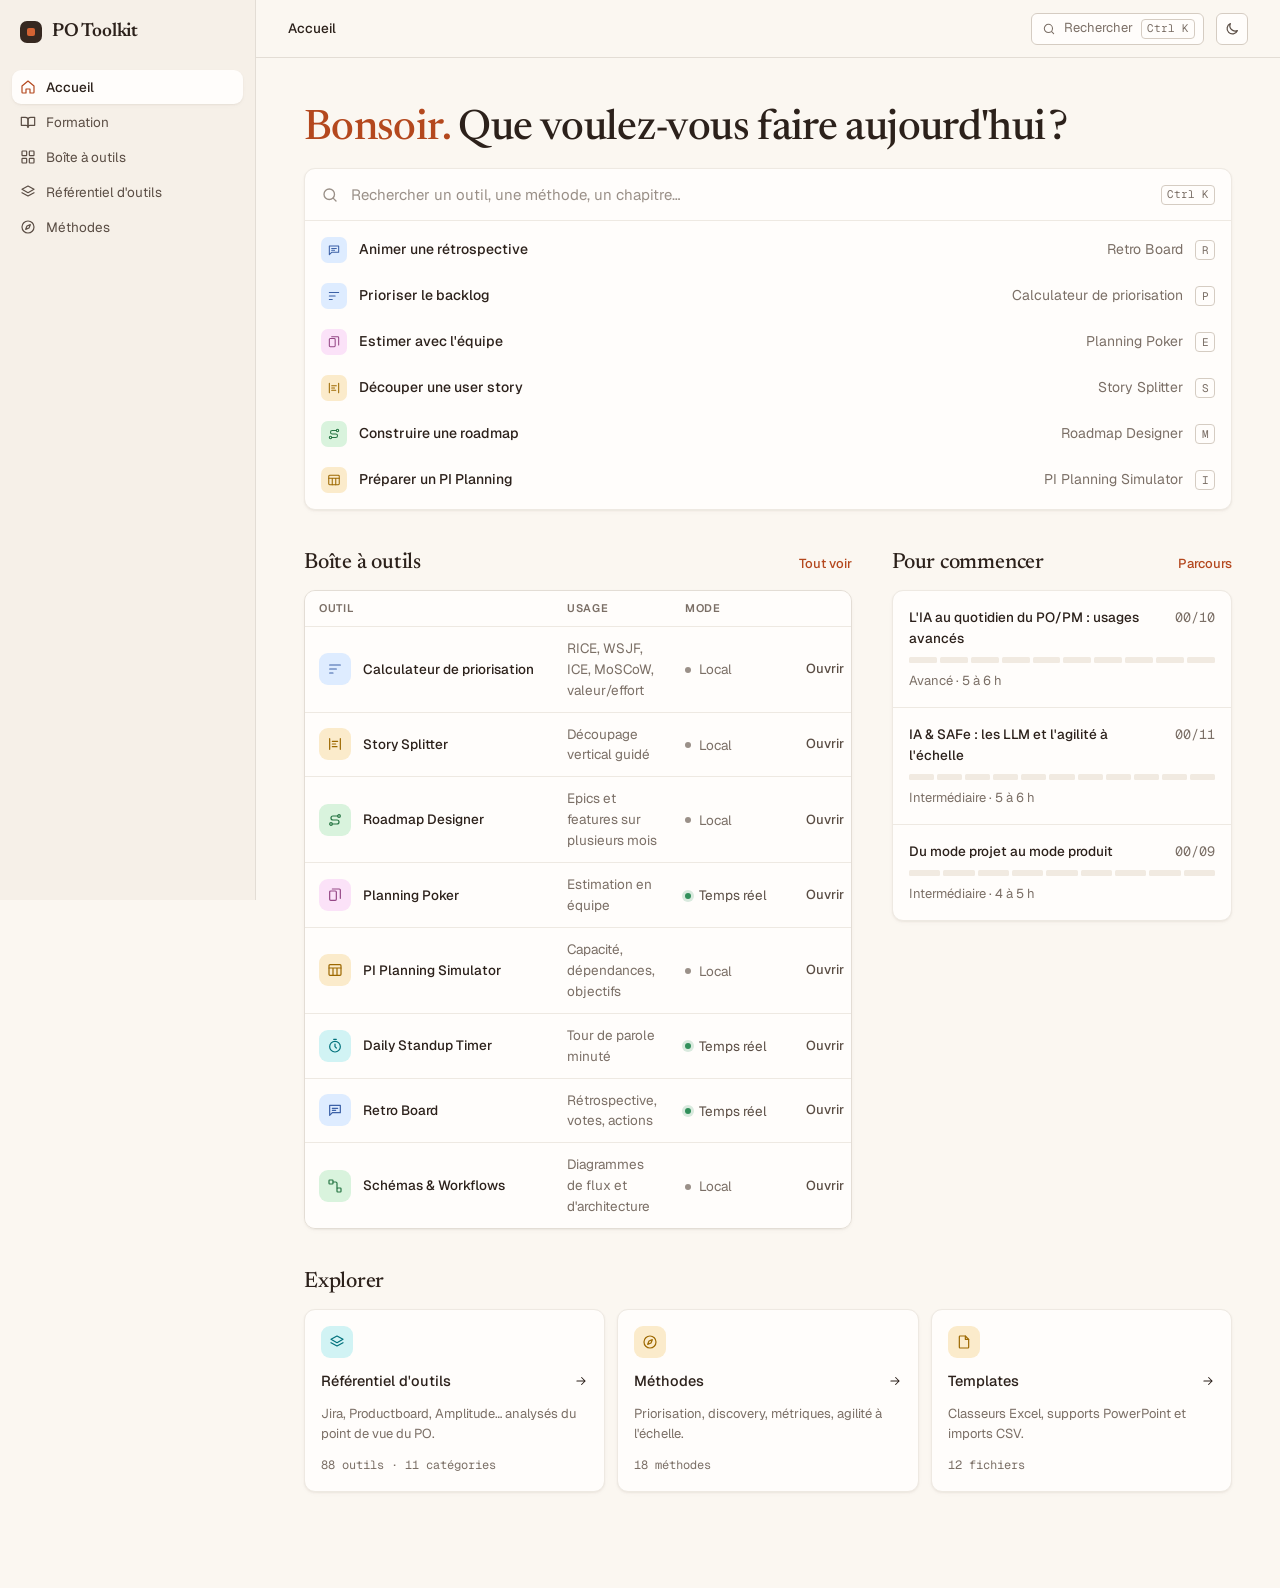
==== commit dcd3ab85: "feat: warmer UI, outcome tree template, accent fixes - Warm redesign: cream neutrals, terracotta acc" ====
--- a/site/index.html
+++ b/site/index.html
@@ -15,9 +15,9 @@
   </script>
   <link rel="preconnect" href="https://fonts.googleapis.com">
   <link rel="preconnect" href="https://fonts.gstatic.com" crossorigin>
-  <link href="https://fonts.googleapis.com/css2?family=Geist:wght@400;500;600&family=Geist+Mono:wght@400;500&display=swap" rel="stylesheet">
+  <link href="https://fonts.googleapis.com/css2?family=Geist:wght@400;500;600&family=Geist+Mono:wght@400;500&family=Newsreader:opsz,wght@6..72,500;6..72,600&display=swap" rel="stylesheet">
   <link rel="stylesheet" href="style.css">
-  <link rel="icon" href="data:image/svg+xml,%3Csvg xmlns='http://www.w3.org/2000/svg' viewBox='0 0 32 32'%3E%3Crect width='32' height='32' rx='7' fill='%23222530'/%3E%3Crect x='11' y='11' width='10' height='10' rx='2.5' fill='%23e8663d'/%3E%3C/svg%3E">
+  <link rel="icon" href="data:image/svg+xml,%3Csvg xmlns='http://www.w3.org/2000/svg' viewBox='0 0 32 32'%3E%3Crect width='32' height='32' rx='7' fill='%23352a24'/%3E%3Crect x='11' y='11' width='10' height='10' rx='2.5' fill='%23d95f36'/%3E%3C/svg%3E">
 </head>
 <body>
   <a class="skip-link" href="#main-content">Aller au contenu</a>
--- a/site/style.css
+++ b/site/style.css
@@ -1,82 +1,102 @@
 /* ============================================================
-   PO Toolkit — design system « Atelier »
-   Geist + Geist Mono, gris froids, un accent vermillon.
+   PO Toolkit — design system « Atelier chaleureux »
+   Neutres crème, accent terracotta, titres en serif (Newsreader),
+   interface en Geist, touches de couleur douces par thème.
    ============================================================ */
 
 /* ---------- Tokens ---------- */
 :root {
   color-scheme: light;
-  --bg: oklch(0.985 0.003 250);
-  --surface: oklch(1 0 0);
-  --surface-2: oklch(0.97 0.004 255);
-  --surface-3: oklch(0.945 0.005 255);
-  --border: oklch(0.91 0.005 255);
-  --border-soft: oklch(0.94 0.004 255);
-  --border-strong: oklch(0.86 0.006 255);
-  --text: oklch(0.21 0.012 255);
-  --text-2: oklch(0.42 0.012 255);
-  --text-3: oklch(0.55 0.01 255);
-  --text-4: oklch(0.66 0.008 255);
-  --accent: oklch(0.64 0.17 38);
-  --accent-text: oklch(0.55 0.17 38);
-  --accent-hover: oklch(0.49 0.16 38);
-  --accent-soft: oklch(0.965 0.02 45);
-  --accent-border: oklch(0.88 0.05 45);
-  --ink: oklch(0.21 0.012 255);
-  --on-ink: oklch(0.985 0.003 255);
-  --success: oklch(0.6 0.14 150);
-  --success-soft: oklch(0.965 0.03 150);
+  --bg: oklch(0.978 0.009 78);
+  --sidebar-bg: oklch(0.958 0.013 76);
+  --surface: oklch(0.996 0.004 80);
+  --surface-2: oklch(0.968 0.01 76);
+  --surface-3: oklch(0.94 0.014 74);
+  --border: oklch(0.9 0.013 72);
+  --border-soft: oklch(0.935 0.011 74);
+  --border-strong: oklch(0.85 0.017 70);
+  --text: oklch(0.26 0.02 52);
+  --text-2: oklch(0.43 0.022 55);
+  --text-3: oklch(0.55 0.02 58);
+  --text-4: oklch(0.66 0.017 62);
+  --accent: oklch(0.63 0.155 42);
+  --accent-text: oklch(0.54 0.15 40);
+  --accent-hover: oklch(0.56 0.155 40);
+  --accent-soft: oklch(0.955 0.03 55);
+  --accent-border: oklch(0.86 0.06 50);
+  --on-accent: oklch(0.99 0.006 60);
+  --ink: oklch(0.29 0.025 50);
+  --on-ink: oklch(0.985 0.006 80);
+  --success: oklch(0.58 0.12 155);
+  --success-soft: oklch(0.955 0.03 150);
   --warn: oklch(0.72 0.14 75);
-  --warn-soft: oklch(0.975 0.035 85);
+  --warn-soft: oklch(0.965 0.04 85);
   --warn-text: oklch(0.48 0.1 65);
-  --danger: oklch(0.58 0.19 25);
-  --danger-soft: oklch(0.965 0.02 25);
-  --shadow-sm: 0 1px 2px oklch(0.2 0.01 255 / 0.05);
-  --shadow-md: 0 4px 16px -4px oklch(0.2 0.02 255 / 0.12);
-  --shadow-lg: 0 24px 64px -16px oklch(0.2 0.02 255 / 0.32);
-  --overlay: oklch(0.2 0.01 255 / 0.32);
+  --danger: oklch(0.57 0.17 28);
+  --danger-soft: oklch(0.96 0.025 30);
+  --shadow-sm: 0 1px 2px oklch(0.35 0.04 55 / 0.06), 0 2px 8px -4px oklch(0.35 0.04 55 / 0.08);
+  --shadow-md: 0 8px 24px -10px oklch(0.35 0.05 55 / 0.2);
+  --shadow-lg: 0 24px 64px -16px oklch(0.3 0.05 50 / 0.3);
+  --overlay: oklch(0.25 0.03 55 / 0.3);
+
+  /* Teintes douces pour les pastilles (même clarté et chroma, teinte variable) */
+  --t1-bg: oklch(0.94 0.04 45);  --t1-fg: oklch(0.55 0.14 42);
+  --t2-bg: oklch(0.945 0.045 85); --t2-fg: oklch(0.56 0.12 75);
+  --t3-bg: oklch(0.94 0.04 150); --t3-fg: oklch(0.5 0.11 152);
+  --t4-bg: oklch(0.94 0.035 200); --t4-fg: oklch(0.5 0.09 205);
+  --t5-bg: oklch(0.94 0.035 260); --t5-fg: oklch(0.5 0.12 262);
+  --t6-bg: oklch(0.94 0.04 330); --t6-fg: oklch(0.52 0.13 335);
 
   --font-sans: 'Geist', ui-sans-serif, 'Segoe UI', system-ui, sans-serif;
+  --font-serif: 'Newsreader', 'Iowan Old Style', Georgia, 'Times New Roman', serif;
   --font-mono: 'Geist Mono', ui-monospace, 'Cascadia Mono', Consolas, monospace;
-  --radius-sm: 5px;
-  --radius: 8px;
-  --radius-lg: 12px;
-  --sidebar-w: 248px;
-  --topbar-h: 56px;
+  --radius-sm: 7px;
+  --radius: 11px;
+  --radius-lg: 16px;
+  --sidebar-w: 256px;
+  --topbar-h: 58px;
   --ease: cubic-bezier(0.2, 0, 0, 1);
 }
 
 [data-theme="dark"] {
   color-scheme: dark;
-  --bg: oklch(0.17 0.006 255);
-  --surface: oklch(0.205 0.007 255);
-  --surface-2: oklch(0.225 0.008 255);
-  --surface-3: oklch(0.255 0.008 255);
-  --border: oklch(0.29 0.008 255);
-  --border-soft: oklch(0.25 0.008 255);
-  --border-strong: oklch(0.36 0.01 255);
-  --text: oklch(0.955 0.004 255);
-  --text-2: oklch(0.8 0.008 255);
-  --text-3: oklch(0.66 0.01 255);
-  --text-4: oklch(0.52 0.01 255);
-  --accent: oklch(0.7 0.16 42);
-  --accent-text: oklch(0.77 0.13 45);
-  --accent-hover: oklch(0.82 0.11 48);
-  --accent-soft: oklch(0.26 0.04 40);
-  --accent-border: oklch(0.4 0.08 40);
-  --ink: oklch(0.955 0.004 255);
-  --on-ink: oklch(0.18 0.006 255);
-  --success: oklch(0.72 0.14 150);
-  --success-soft: oklch(0.25 0.04 150);
-  --warn: oklch(0.78 0.13 80);
-  --warn-soft: oklch(0.26 0.04 80);
-  --warn-text: oklch(0.84 0.1 82);
-  --danger: oklch(0.7 0.17 25);
-  --danger-soft: oklch(0.26 0.05 25);
+  --bg: oklch(0.2 0.012 55);
+  --sidebar-bg: oklch(0.18 0.012 55);
+  --surface: oklch(0.235 0.013 55);
+  --surface-2: oklch(0.255 0.014 55);
+  --surface-3: oklch(0.285 0.015 55);
+  --border: oklch(0.32 0.015 55);
+  --border-soft: oklch(0.28 0.014 55);
+  --border-strong: oklch(0.39 0.017 55);
+  --text: oklch(0.95 0.01 75);
+  --text-2: oklch(0.82 0.014 70);
+  --text-3: oklch(0.68 0.016 65);
+  --text-4: oklch(0.54 0.016 60);
+  --accent: oklch(0.7 0.15 45);
+  --accent-text: oklch(0.77 0.12 50);
+  --accent-hover: oklch(0.74 0.14 47);
+  --accent-soft: oklch(0.3 0.05 45);
+  --accent-border: oklch(0.44 0.08 45);
+  --on-accent: oklch(0.2 0.02 50);
+  --ink: oklch(0.93 0.012 75);
+  --on-ink: oklch(0.2 0.012 55);
+  --success: oklch(0.73 0.12 150);
+  --success-soft: oklch(0.29 0.04 150);
+  --warn: oklch(0.8 0.12 80);
+  --warn-soft: oklch(0.3 0.045 80);
+  --warn-text: oklch(0.86 0.09 82);
+  --danger: oklch(0.72 0.15 28);
+  --danger-soft: oklch(0.3 0.05 28);
   --shadow-sm: 0 1px 2px oklch(0 0 0 / 0.3);
-  --shadow-md: 0 6px 20px -6px oklch(0 0 0 / 0.5);
+  --shadow-md: 0 8px 24px -10px oklch(0 0 0 / 0.55);
   --shadow-lg: 0 24px 64px -16px oklch(0 0 0 / 0.7);
-  --overlay: oklch(0.1 0.01 255 / 0.6);
+  --overlay: oklch(0.12 0.01 55 / 0.6);
+  --t1-bg: oklch(0.32 0.06 42);  --t1-fg: oklch(0.82 0.1 48);
+  --t2-bg: oklch(0.33 0.05 80);  --t2-fg: oklch(0.85 0.1 85);
+  --t3-bg: oklch(0.32 0.05 152); --t3-fg: oklch(0.82 0.09 152);
+  --t4-bg: oklch(0.32 0.045 205); --t4-fg: oklch(0.82 0.07 205);
+  --t5-bg: oklch(0.32 0.05 262); --t5-fg: oklch(0.82 0.08 262);
+  --t6-bg: oklch(0.32 0.05 335); --t6-fg: oklch(0.83 0.09 335);
 }
 
 /* ---------- Base ---------- */
@@ -644,3 +664,64 @@
   .content { padding: 0; }
   .panel { box-shadow: none; }
 }
+
+/* ============================================================
+   Ambiance chaleureuse : titres en serif, étiquettes en sans-serif,
+   pastilles colorées, états actifs doux.
+   ============================================================ */
+.brand-name { font-family: var(--font-serif); font-size: 19px; font-weight: 600; letter-spacing: -0.01em; }
+.brand-mark { border-radius: 7px; }
+
+.sidebar { background: var(--sidebar-bg); }
+.nav-link { height: 34px; border-radius: 9px; }
+.nav-link:hover { background: color-mix(in oklch, var(--surface) 70%, transparent); }
+.nav-link.is-active { background: var(--surface); box-shadow: var(--shadow-sm); color: var(--text); }
+.nav-link.is-active .icon { color: var(--accent-text); }
+.side-item { border-radius: 8px; }
+.side-item:hover { background: color-mix(in oklch, var(--surface) 70%, transparent); }
+.side-item.is-active { background: var(--surface); box-shadow: var(--shadow-sm); }
+.side-title { font-family: var(--font-serif); font-size: 17px; font-weight: 600; }
+.topbar { background: color-mix(in oklch, var(--bg) 84%, transparent); }
+
+.eyebrow, .table th, .course-table th, .pattern-tag, .course-sources strong, .palette-group {
+  font-family: var(--font-sans); font-size: 11px; font-weight: 600; letter-spacing: 0.06em;
+}
+.kicker { font-family: var(--font-sans); font-size: 13px; font-weight: 600; letter-spacing: 0.01em; }
+.row-link .meta, .pager .l, .course-progress, .plan-item .status { font-family: var(--font-sans); }
+
+.page-head h1, .home-title, .chapter-head h1 { font-family: var(--font-serif); font-weight: 500; letter-spacing: -0.015em; }
+.page-head h1 { font-size: 40px; line-height: 1.1; }
+.home-title { font-size: 42px; line-height: 1.1; }
+.home-title .hello { color: var(--accent-text); }
+.chapter-head h1 { font-size: 44px; line-height: 1.08; }
+.chapter-head .lead, .page-head .lead { font-size: 17.5px; }
+.section-bar h2 { font-family: var(--font-serif); font-size: 22px; font-weight: 500; letter-spacing: -0.01em; }
+.prose h4, .prose .section-title { font-family: var(--font-serif); font-size: 26px; font-weight: 500; letter-spacing: -0.01em; }
+.exercise-head h3, .method-intro h3 { font-family: var(--font-serif); font-size: 21px; font-weight: 500; }
+.tool-card-head .name { font-size: 16px; }
+
+.panel { border-color: var(--border-soft); }
+.btn-primary { border-color: var(--accent); background: var(--accent); color: var(--on-accent); }
+.btn-primary:hover { background: var(--accent-hover); border-color: var(--accent-hover); color: var(--on-accent); }
+.btn-primary .num { color: color-mix(in oklch, var(--on-accent) 75%, var(--accent)); }
+.chip { border-color: var(--border); }
+.chip.is-active { background: var(--accent-soft); border-color: var(--accent-border); color: var(--accent-text); font-weight: 500; }
+.score-bar span { background: var(--accent); }
+.segments span.on, .progress > span { background: var(--accent); }
+
+/* Pastilles colorées */
+.tile-icon { border: 0; border-radius: 9px; }
+.tile-sm { width: 26px; height: 26px; border-radius: 7px; }
+.tint-1 { background: var(--t1-bg); color: var(--t1-fg); }
+.tint-2 { background: var(--t2-bg); color: var(--t2-fg); }
+.tint-3 { background: var(--t3-bg); color: var(--t3-fg); }
+.tint-4 { background: var(--t4-bg); color: var(--t4-fg); }
+.tint-5 { background: var(--t5-bg); color: var(--t5-fg); }
+.tint-6 { background: var(--t6-bg); color: var(--t6-fg); }
+.command-item .tile-icon .icon, .command-item:hover .tile-icon .icon { color: inherit; }
+.command-item { height: 46px; }
+
+.explore a { gap: 12px; }
+.explore a:hover { transform: translateY(-2px); box-shadow: var(--shadow-md); }
+.row-link:hover, .table tbody tr.is-link:hover { background: color-mix(in oklch, var(--accent-soft) 55%, var(--surface)); }
+.learn-item:hover { background: color-mix(in oklch, var(--accent-soft) 55%, var(--surface)); }
